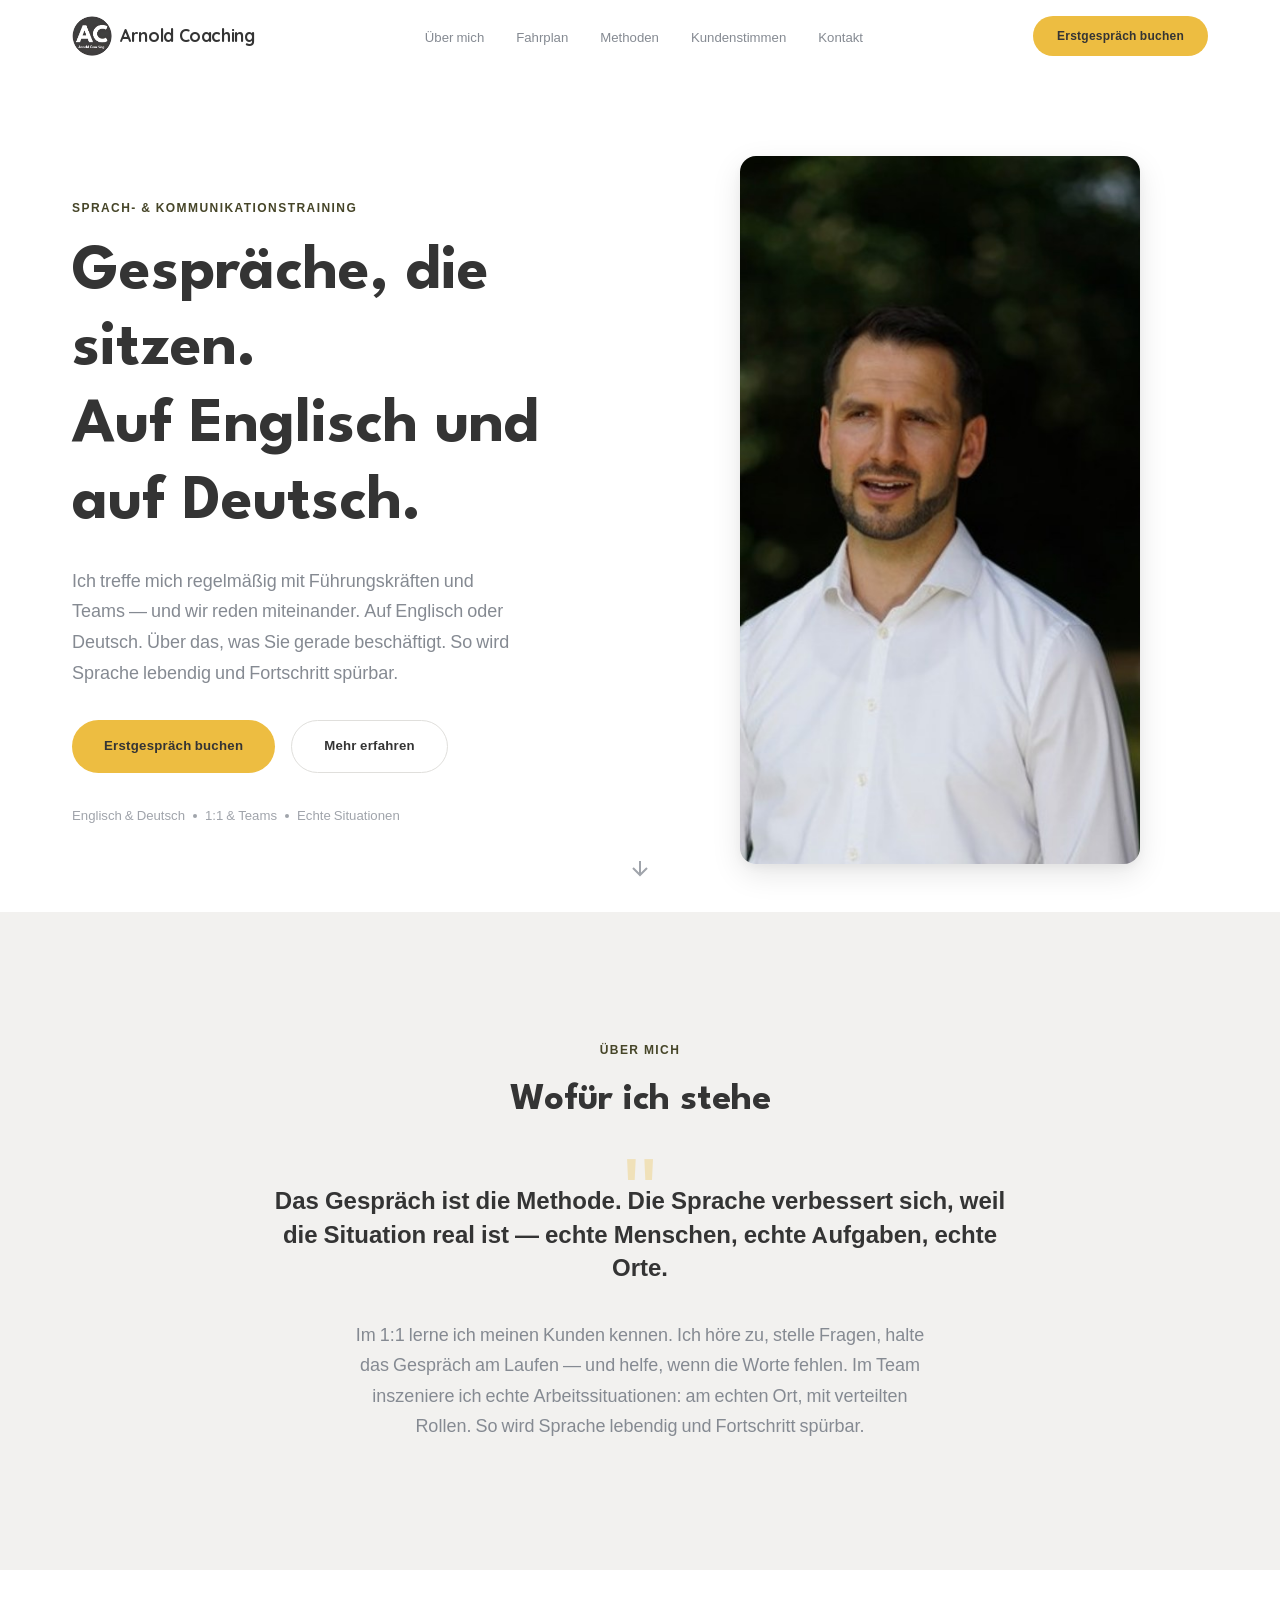
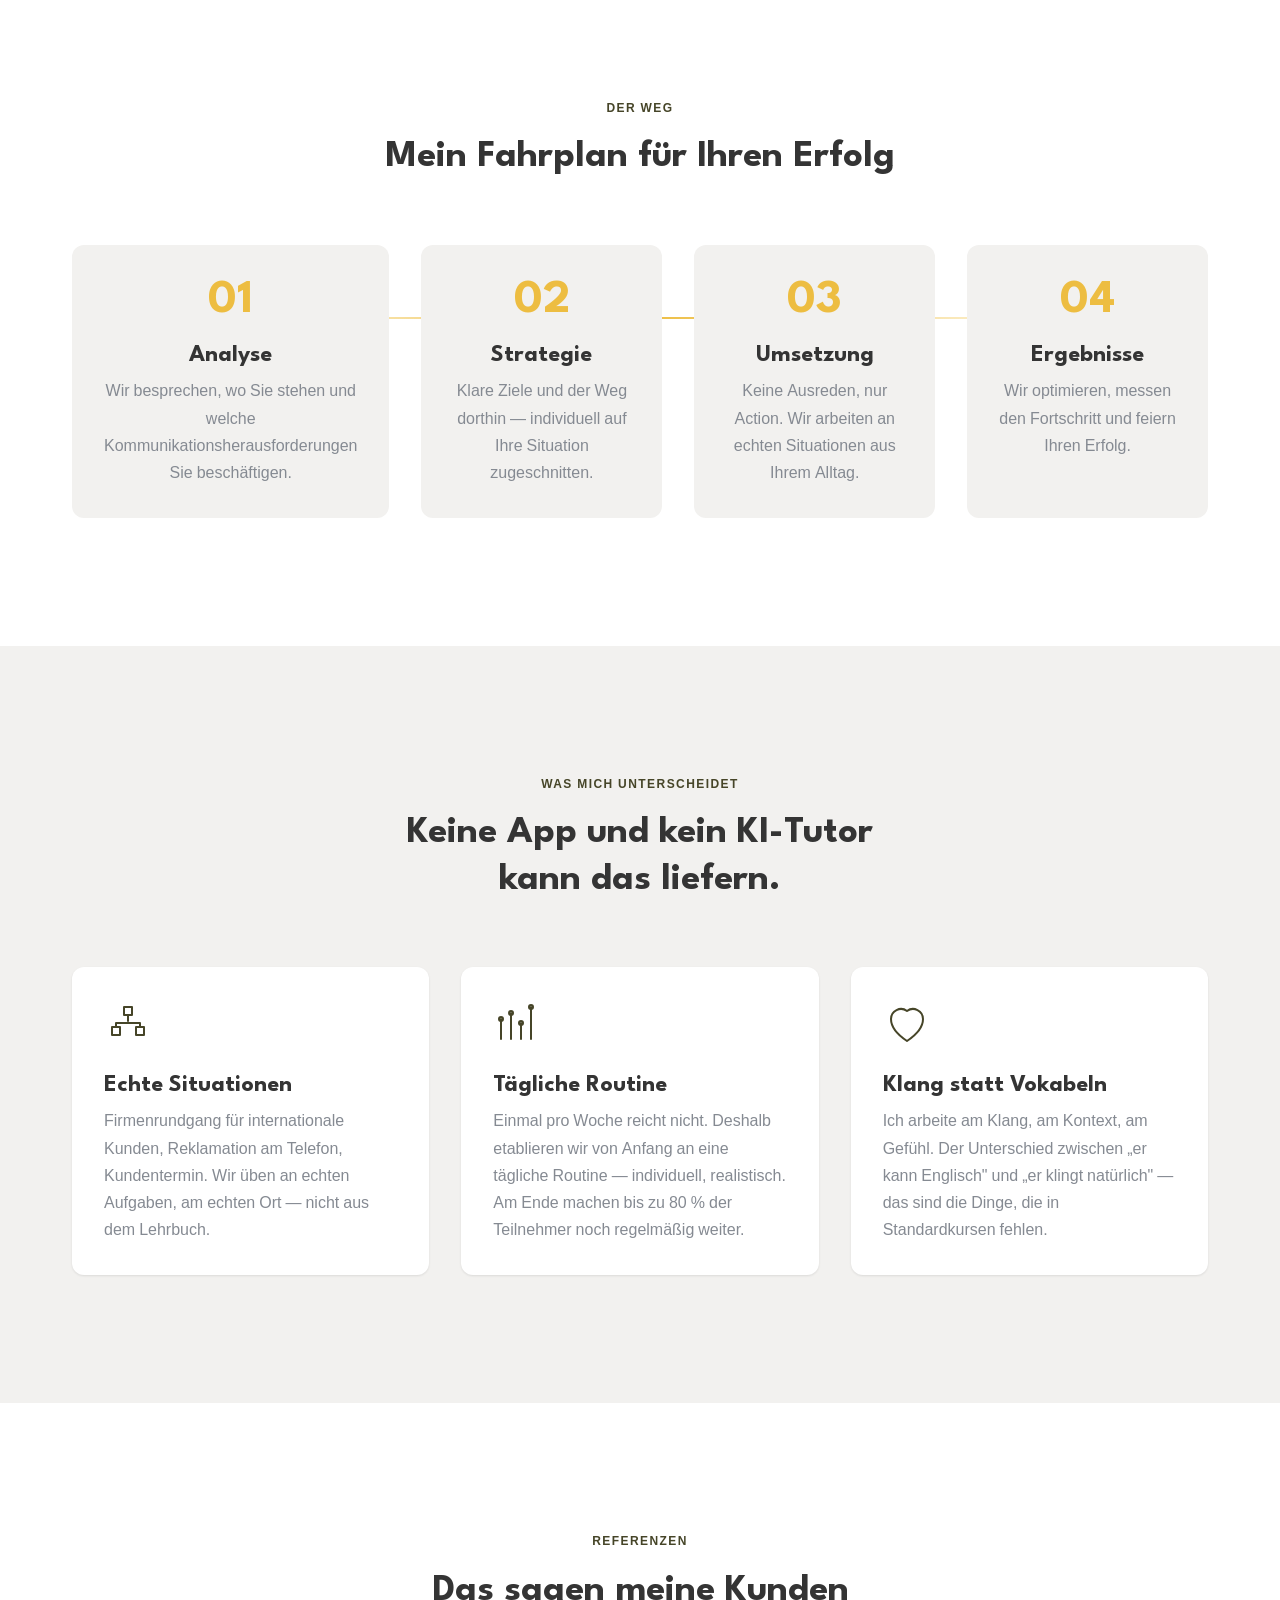
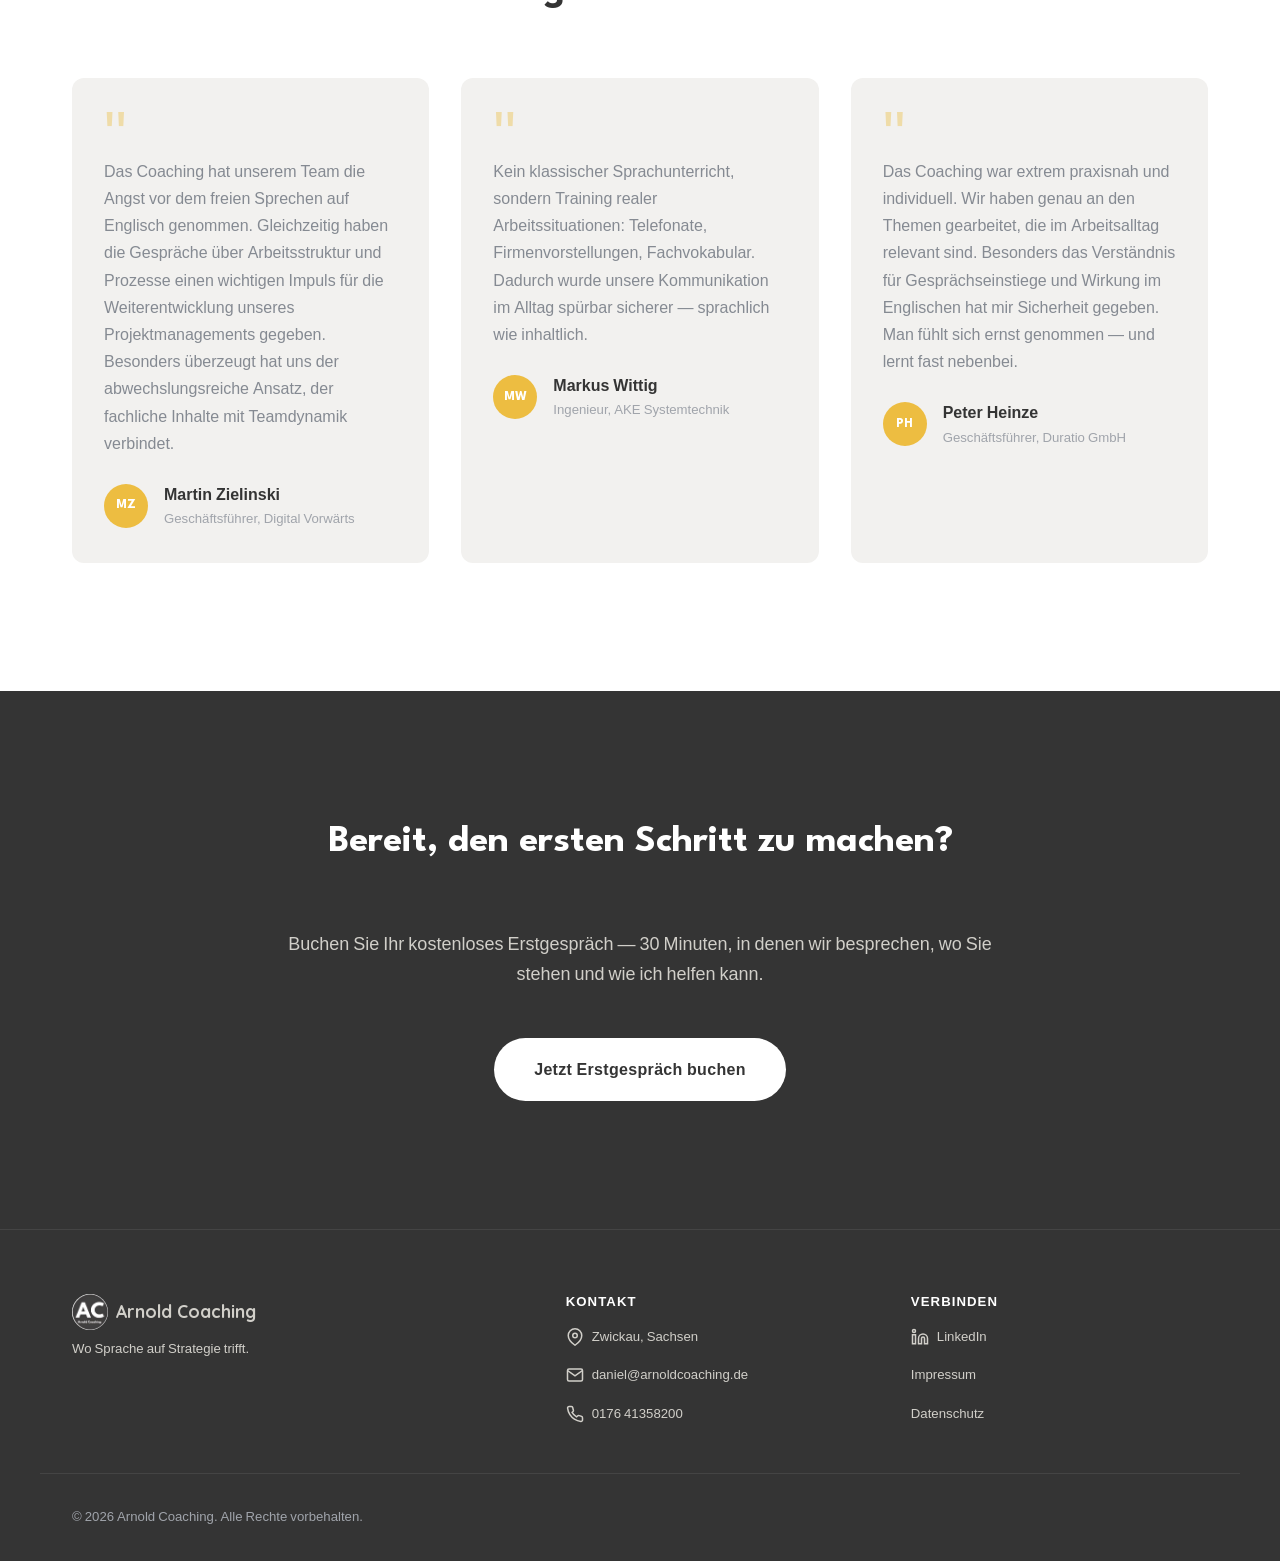
==== index.html @ 7dc81d6b "CTA-Link aktualisiert: 20-Minuten Erstgespräch Co-Authored-By: Claude Opus 4.6 <noreply@anthropic.co" ====
<!DOCTYPE html>
<html lang="de">
<head>
  <meta charset="UTF-8">
  <meta name="viewport" content="width=device-width, initial-scale=1.0">
  <title>Arnold Coaching | Sprach- und Kommunikationstraining | Zwickau</title>
  <meta name="description" content="Sprach- und Kommunikationstraining für Führungskräfte und Teams. Daniel Arnold arbeitet mit Ihnen an echten Situationen — auf Englisch und Deutsch. Zwickau.">
  <meta name="robots" content="index, follow">
  <link rel="canonical" href="https://arnoldcoaching.de/">

  <!-- Open Graph -->
  <meta property="og:title" content="Arnold Coaching — Gespräche, die sitzen. Auf Englisch und auf Deutsch.">
  <meta property="og:description" content="Sprach- und Kommunikationstraining für Führungskräfte und Teams mit Daniel Arnold. Echte Situationen, echte Ergebnisse.">
  <meta property="og:url" content="https://arnoldcoaching.de/">
  <meta property="og:type" content="website">
  <meta property="og:locale" content="de_DE">

  <!-- Favicon -->
  <link rel="icon" href="data:image/svg+xml,<svg xmlns='http://www.w3.org/2000/svg' viewBox='0 0 100 100'><text y='.9em' font-size='90'>💬</text></svg>">

  <!-- Stylesheets -->
  <link rel="stylesheet" href="css/variables.css">
  <link rel="stylesheet" href="css/reset.css">
  <link rel="stylesheet" href="css/base.css">
  <link rel="stylesheet" href="css/layout.css">
  <link rel="stylesheet" href="css/components.css">
  <link rel="stylesheet" href="css/sections.css">
  <link rel="stylesheet" href="css/animations.css">
  <link rel="stylesheet" href="css/responsive.css">

  <!-- Structured Data -->
  <script type="application/ld+json">
  {
    "@context": "https://schema.org",
    "@type": "ProfessionalService",
    "name": "Arnold Coaching",
    "description": "Sprach- und Kommunikationstraining für Führungskräfte und Teams",
    "url": "https://arnoldcoaching.de",
    "telephone": "+4917641358200",
    "email": "daniel@arnoldcoaching.de",
    "address": {
      "@type": "PostalAddress",
      "addressLocality": "Zwickau",
      "addressRegion": "Sachsen",
      "addressCountry": "DE"
    },
    "founder": {
      "@type": "Person",
      "name": "Daniel Arnold",
      "jobTitle": "Sprach- und Kommunikationstrainer"
    }
  }
  </script>
</head>
<body>

  <!-- ========== NAVIGATION ========== -->
  <header class="nav" id="nav">
    <div class="container nav__inner">
      <a href="#" class="nav__logo">
        <img src="assets/images/logo-arnold-coaching.jpg" alt="Arnold Coaching" width="40" height="40">
        <span>Arnold Coaching</span>
      </a>
      <nav class="nav__menu" id="navMenu" aria-label="Hauptnavigation">
        <ul class="nav__list">
          <li><a href="#ueber-mich" class="nav__link">Über mich</a></li>
          <li><a href="#fahrplan" class="nav__link">Fahrplan</a></li>
          <li><a href="#methoden" class="nav__link">Methoden</a></li>
          <li><a href="#stimmen" class="nav__link">Kundenstimmen</a></li>
          <li><a href="#kontakt" class="nav__link">Kontakt</a></li>
        </ul>
      </nav>
      <a href="https://app.reclaim.ai/m/daniel-arnold/daniel-20-minutes" class="btn btn--primary btn--sm nav__cta" target="_blank" rel="noopener">Erstgespräch buchen</a>
      <button class="nav__hamburger" id="navToggle" aria-label="Menü öffnen" aria-expanded="false">
        <span></span>
        <span></span>
        <span></span>
      </button>
    </div>
  </header>

  <!-- Mobile Overlay -->
  <div class="nav__overlay" id="navOverlay"></div>

  <main>

    <!-- ========== HERO ========== -->
    <section class="hero" id="hero">
      <div class="container hero__grid">
        <div class="hero__content" data-reveal>
          <span class="label">Sprach- & Kommunikationstraining</span>
          <h1>Gespräche, die sitzen.<br>Auf Englisch und auf Deutsch.</h1>
          <p class="hero__subtitle">Ich treffe mich regelmäßig mit Führungskräften und Teams — und wir reden miteinander. Auf Englisch oder Deutsch. Über das, was Sie gerade beschäftigt. So wird Sprache lebendig und Fortschritt spürbar.</p>
          <div class="hero__actions">
            <a href="https://app.reclaim.ai/m/daniel-arnold/daniel-20-minutes" class="btn btn--primary" target="_blank" rel="noopener">Erstgespräch buchen</a>
            <a href="#ueber-mich" class="btn btn--ghost">Mehr erfahren</a>
          </div>
          <div class="hero__trust">
            <span>Englisch & Deutsch</span>
            <span class="hero__trust-dot"></span>
            <span>1:1 & Teams</span>
            <span class="hero__trust-dot"></span>
            <span>Echte Situationen</span>
          </div>
        </div>
        <div class="hero__image" data-reveal data-reveal-delay="200">
          <img src="assets/images/daniel-arnold.jpg" alt="Daniel Arnold — Sprach- und Kommunikationstrainer" class="hero__photo" width="450" height="797" loading="eager">
        </div>
      </div>
      <div class="hero__scroll-hint" aria-hidden="true">
        <svg width="24" height="24" viewBox="0 0 24 24" fill="none" stroke="currentColor" stroke-width="2">
          <path d="M12 5v14M5 12l7 7 7-7"/>
        </svg>
      </div>
    </section>

    <!-- ========== ÜBER MICH ========== -->
    <section class="about section--warm" id="ueber-mich">
      <div class="container about__inner">
        <span class="label" data-reveal>Über mich</span>
        <h2 class="about__title" data-reveal>Wofür ich stehe</h2>
        <blockquote class="about__quote" data-reveal>
          <p>Das Gespräch ist die Methode. Die Sprache verbessert sich, weil die Situation real ist — echte Menschen, echte Aufgaben, echte Orte.</p>
        </blockquote>
        <p class="about__text" data-reveal>
          Im 1:1 lerne ich meinen Kunden kennen. Ich höre zu, stelle Fragen, halte das Gespräch am Laufen — und helfe, wenn die Worte fehlen. Im Team inszeniere ich echte Arbeitssituationen: am echten Ort, mit verteilten Rollen. So wird Sprache lebendig und Fortschritt spürbar.
        </p>
      </div>
    </section>

    <!-- ========== FAHRPLAN ========== -->
    <section class="fahrplan" id="fahrplan">
      <div class="container">
        <span class="label" data-reveal>Der Weg</span>
        <h2 data-reveal>Mein Fahrplan für Ihren Erfolg</h2>
        <div class="stepper">
          <div class="stepper__step" data-reveal data-reveal-delay="0">
            <span class="stepper__number">01</span>
            <h3 class="stepper__title">Analyse</h3>
            <p>Wir besprechen, wo Sie stehen und welche Kommunikationsherausforderungen Sie beschäftigen.</p>
          </div>
          <div class="stepper__step" data-reveal data-reveal-delay="150">
            <span class="stepper__number">02</span>
            <h3 class="stepper__title">Strategie</h3>
            <p>Klare Ziele und der Weg dorthin — individuell auf Ihre Situation zugeschnitten.</p>
          </div>
          <div class="stepper__step" data-reveal data-reveal-delay="300">
            <span class="stepper__number">03</span>
            <h3 class="stepper__title">Umsetzung</h3>
            <p>Keine Ausreden, nur Action. Wir arbeiten an echten Situationen aus Ihrem Alltag.</p>
          </div>
          <div class="stepper__step" data-reveal data-reveal-delay="450">
            <span class="stepper__number">04</span>
            <h3 class="stepper__title">Ergebnisse</h3>
            <p>Wir optimieren, messen den Fortschritt und feiern Ihren Erfolg.</p>
          </div>
        </div>
      </div>
    </section>

    <!-- ========== USPs / METHODEN ========== -->
    <section class="methods section--warm" id="methoden">
      <div class="container">
        <span class="label" data-reveal>Was mich unterscheidet</span>
        <h2 data-reveal>Keine App und kein KI-Tutor<br>kann das liefern.</h2>
        <div class="cards">
          <div class="card" data-reveal data-reveal-delay="0">
            <div class="card__icon">
              <svg viewBox="0 0 48 48" fill="none" stroke="currentColor" stroke-width="2" stroke-linecap="round" stroke-linejoin="round">
                <path d="M20 8h8v8h-8z"/>
                <path d="M8 28h8v8H8z"/>
                <path d="M32 28h8v8h-8z"/>
                <path d="M24 16v6"/>
                <path d="M12 28v-4h24v4"/>
              </svg>
            </div>
            <h3>Echte Situationen</h3>
            <p>Firmenrundgang für internationale Kunden, Reklamation am Telefon, Kundentermin. Wir üben an echten Aufgaben, am echten Ort — nicht aus dem Lehrbuch.</p>
          </div>
          <div class="card" data-reveal data-reveal-delay="150">
            <div class="card__icon">
              <svg viewBox="0 0 48 48" fill="none" stroke="currentColor" stroke-width="2" stroke-linecap="round" stroke-linejoin="round">
                <path d="M8 40V20"/>
                <path d="M18 40V14"/>
                <path d="M28 40V24"/>
                <path d="M38 40V8"/>
                <circle cx="8" cy="20" r="2"/>
                <circle cx="18" cy="14" r="2"/>
                <circle cx="28" cy="24" r="2"/>
                <circle cx="38" cy="8" r="2"/>
              </svg>
            </div>
            <h3>Tägliche Routine</h3>
            <p>Einmal pro Woche reicht nicht. Deshalb etablieren wir von Anfang an eine tägliche Routine — individuell, realistisch. Am Ende machen bis zu 80 % der Teilnehmer noch regelmäßig weiter.</p>
          </div>
          <div class="card" data-reveal data-reveal-delay="300">
            <div class="card__icon">
              <svg viewBox="0 0 48 48" fill="none" stroke="currentColor" stroke-width="2" stroke-linecap="round" stroke-linejoin="round">
                <path d="M24 42c-6-4-16-12-16-22a10 10 0 0 1 16-8 10 10 0 0 1 16 8c0 10-10 18-16 22z"/>
              </svg>
            </div>
            <h3>Klang statt Vokabeln</h3>
            <p>Ich arbeite am Klang, am Kontext, am Gefühl. Der Unterschied zwischen „er kann Englisch" und „er klingt natürlich" — das sind die Dinge, die in Standardkursen fehlen.</p>
          </div>
        </div>
      </div>
    </section>

    <!-- ========== TESTIMONIALS ========== -->
    <section class="testimonials" id="stimmen">
      <div class="container">
        <span class="label" data-reveal>Referenzen</span>
        <h2 data-reveal>Das sagen meine Kunden</h2>
        <div class="testimonials__grid">
          <div class="testimonial" data-reveal data-reveal-delay="0">
            <div class="testimonial__quote" aria-hidden="true">"</div>
            <p class="testimonial__text">Das Coaching hat unserem Team die Angst vor dem freien Sprechen auf Englisch genommen. Gleichzeitig haben die Gespräche über Arbeitsstruktur und Prozesse einen wichtigen Impuls für die Weiterentwicklung unseres Projektmanagements gegeben. Besonders überzeugt hat uns der abwechslungsreiche Ansatz, der fachliche Inhalte mit Teamdynamik verbindet.</p>
            <div class="testimonial__author">
              <div class="testimonial__avatar">MZ</div>
              <div>
                <strong class="testimonial__name">Martin Zielinski</strong>
                <span class="testimonial__role">Geschäftsführer, Digital Vorwärts</span>
              </div>
            </div>
          </div>
          <div class="testimonial" data-reveal data-reveal-delay="150">
            <div class="testimonial__quote" aria-hidden="true">"</div>
            <p class="testimonial__text">Kein klassischer Sprachunterricht, sondern Training realer Arbeitssituationen: Telefonate, Firmenvorstellungen, Fachvokabular. Dadurch wurde unsere Kommunikation im Alltag spürbar sicherer — sprachlich wie inhaltlich.</p>
            <div class="testimonial__author">
              <div class="testimonial__avatar">MW</div>
              <div>
                <strong class="testimonial__name">Markus Wittig</strong>
                <span class="testimonial__role">Ingenieur, AKE Systemtechnik</span>
              </div>
            </div>
          </div>
          <div class="testimonial" data-reveal data-reveal-delay="300">
            <div class="testimonial__quote" aria-hidden="true">"</div>
            <p class="testimonial__text">Das Coaching war extrem praxisnah und individuell. Wir haben genau an den Themen gearbeitet, die im Arbeitsalltag relevant sind. Besonders das Verständnis für Gesprächseinstiege und Wirkung im Englischen hat mir Sicherheit gegeben. Man fühlt sich ernst genommen — und lernt fast nebenbei.</p>
            <div class="testimonial__author">
              <div class="testimonial__avatar">PH</div>
              <div>
                <strong class="testimonial__name">Peter Heinze</strong>
                <span class="testimonial__role">Geschäftsführer, Duratio GmbH</span>
              </div>
            </div>
          </div>
        </div>
      </div>
    </section>

    <!-- ========== FINAL CTA ========== -->
    <section class="cta-section" id="kontakt">
      <div class="container cta-section__inner">
        <h2 class="cta-section__title" data-reveal>Bereit, den ersten Schritt zu machen?</h2>
        <p class="cta-section__text" data-reveal>Buchen Sie Ihr kostenloses Erstgespräch — 30 Minuten, in denen wir besprechen, wo Sie stehen und wie ich helfen kann.</p>
        <a href="https://app.reclaim.ai/m/daniel-arnold/daniel-20-minutes" class="btn btn--white btn--lg" target="_blank" rel="noopener" data-reveal>Jetzt Erstgespräch buchen</a>
      </div>
    </section>

  </main>

  <!-- ========== FOOTER ========== -->
  <footer class="footer">
    <div class="container footer__grid">
      <div class="footer__brand">
        <a href="#" class="footer__logo">
          <img src="assets/images/logo-arnold-coaching.jpg" alt="Arnold Coaching" width="36" height="36">
          <span>Arnold Coaching</span>
        </a>
        <p class="footer__tagline">Wo Sprache auf Strategie trifft.</p>
      </div>
      <div class="footer__contact">
        <h4 class="footer__heading">Kontakt</h4>
        <ul class="footer__list">
          <li class="footer__item">
            <svg class="footer__icon" viewBox="0 0 24 24" fill="none" stroke="currentColor" stroke-width="2"><path d="M21 10c0 7-9 13-9 13s-9-6-9-13a9 9 0 0 1 18 0z"/><circle cx="12" cy="10" r="3"/></svg>
            Zwickau, Sachsen
          </li>
          <li class="footer__item">
            <svg class="footer__icon" viewBox="0 0 24 24" fill="none" stroke="currentColor" stroke-width="2"><path d="M4 4h16c1.1 0 2 .9 2 2v12c0 1.1-.9 2-2 2H4c-1.1 0-2-.9-2-2V6c0-1.1.9-2 2-2z"/><polyline points="22,6 12,13 2,6"/></svg>
            <a href="mailto:daniel@arnoldcoaching.de">daniel@arnoldcoaching.de</a>
          </li>
          <li class="footer__item">
            <svg class="footer__icon" viewBox="0 0 24 24" fill="none" stroke="currentColor" stroke-width="2"><path d="M22 16.92v3a2 2 0 0 1-2.18 2 19.79 19.79 0 0 1-8.63-3.07 19.5 19.5 0 0 1-6-6 19.79 19.79 0 0 1-3.07-8.67A2 2 0 0 1 4.11 2h3a2 2 0 0 1 2 1.72 12.84 12.84 0 0 0 .7 2.81 2 2 0 0 1-.45 2.11L8.09 9.91a16 16 0 0 0 6 6l1.27-1.27a2 2 0 0 1 2.11-.45 12.84 12.84 0 0 0 2.81.7A2 2 0 0 1 22 16.92z"/></svg>
            <a href="tel:+4917641358200">0176 41358200</a>
          </li>
        </ul>
      </div>
      <div class="footer__links">
        <h4 class="footer__heading">Verbinden</h4>
        <ul class="footer__list">
          <li class="footer__item">
            <svg class="footer__icon" viewBox="0 0 24 24" fill="none" stroke="currentColor" stroke-width="2"><path d="M16 8a6 6 0 0 1 6 6v7h-4v-7a2 2 0 0 0-2-2 2 2 0 0 0-2 2v7h-4v-7a6 6 0 0 1 6-6z"/><rect x="2" y="9" width="4" height="12"/><circle cx="4" cy="4" r="2"/></svg>
            <a href="https://linkedin.com/in/daniel-arnold-6a980792" target="_blank" rel="noopener">LinkedIn</a>
          </li>
          <li class="footer__item">
            <a href="impressum.html">Impressum</a>
          </li>
          <li class="footer__item">
            <a href="datenschutz.html">Datenschutz</a>
          </li>
        </ul>
      </div>
    </div>
    <div class="container footer__bottom">
      <p>&copy; 2026 Arnold Coaching. Alle Rechte vorbehalten.</p>
    </div>
  </footer>

  <!-- Scripts -->
  <script src="js/scroll-animations.js" defer></script>
  <script src="js/mobile-nav.js" defer></script>
  <script src="js/main.js" defer></script>

</body>
</html>
---- css/variables.css ----
/* ========================================
   Design Tokens — Arnold Coaching
   ======================================== */

:root {
  /* Colors — Brand Kit */
  --color-primary: #edbd41;          /* Senfgelb — Primärakzent */
  --color-primary-hover: #d4a82e;    /* Senfgelb dunkel — Hover */
  --color-primary-light: #fdf3d7;    /* Senfgelb hell — Subtle BG */

  --color-accent-green: #464528;     /* Dunkelgrün — Sekundär-Akzent */
  --color-accent-red: #cc0000;       /* Kirschrot — CTA sparsam */

  --color-bg-white: #ffffff;
  --color-bg-warm: #f2f1ef;          /* Hellgrau / Off-White */
  --color-bg-dark: #343434;          /* Dunkelgrau */
  --color-bg-dark-alt: #403d3f;      /* Anthrazit */

  --color-text-primary: #343434;     /* Dunkelgrau */
  --color-text-secondary: #858a92;   /* Grau */
  --color-text-light: #a0a4ab;
  --color-text-on-dark: #ffffff;
  --color-text-on-dark-muted: #d1cfc9;

  --color-border: #e0dfdc;
  --color-border-light: #f2f1ef;

  /* Typography — Fluid Scale */
  --fs-hero: clamp(2.5rem, 5vw, 4.5rem);
  --fs-h2: clamp(1.75rem, 3vw, 2.75rem);
  --fs-h3: clamp(1.25rem, 2vw, 1.5rem);
  --fs-body: clamp(1rem, 1.1vw, 1.125rem);
  --fs-body-lg: clamp(1.125rem, 1.3vw, 1.25rem);
  --fs-small: clamp(0.825rem, 1vw, 0.9rem);
  --fs-label: clamp(0.75rem, 0.9vw, 0.825rem);

  --ff-heading: 'League Spartan', sans-serif;   /* Überschriften */
  --ff-title: 'Quicksand', sans-serif;          /* Logo / Titel-Akzent */
  --ff-body: 'Poppins', sans-serif;             /* Fließtext */

  --fw-regular: 400;
  --fw-medium: 500;
  --fw-semibold: 600;
  --fw-bold: 700;

  --lh-heading: 1.2;
  --lh-body: 1.7;
  --lh-tight: 1.4;

  /* Spacing — 8px base */
  --space-2xs: 0.25rem;   /* 4px */
  --space-xs: 0.5rem;     /* 8px */
  --space-sm: 1rem;       /* 16px */
  --space-md: 1.5rem;     /* 24px */
  --space-lg: 2rem;       /* 32px */
  --space-xl: 3rem;       /* 48px */
  --space-2xl: 4rem;      /* 64px */
  --space-3xl: 6rem;      /* 96px */
  --space-4xl: 8rem;      /* 128px */

  /* Layout */
  --container-max: 1200px;
  --container-narrow: 800px;
  --container-padding: var(--space-sm);
  --section-padding: var(--space-3xl);
  --text-max-width: 65ch;

  /* Borders & Radius */
  --radius-sm: 6px;
  --radius-md: 12px;
  --radius-lg: 16px;
  --radius-full: 9999px;

  /* Shadows */
  --shadow-sm: 0 1px 3px rgba(0, 0, 0, 0.06), 0 1px 2px rgba(0, 0, 0, 0.04);
  --shadow-md: 0 4px 12px rgba(0, 0, 0, 0.08), 0 2px 4px rgba(0, 0, 0, 0.04);
  --shadow-lg: 0 10px 30px rgba(0, 0, 0, 0.1), 0 4px 8px rgba(0, 0, 0, 0.04);
  --shadow-hover: 0 14px 36px rgba(0, 0, 0, 0.12), 0 6px 12px rgba(0, 0, 0, 0.06);

  /* Transitions */
  --transition-fast: 150ms ease;
  --transition-base: 300ms ease;
  --transition-slow: 600ms ease-out;

  /* Z-Index Scale */
  --z-nav: 100;
  --z-overlay: 200;
  --z-modal: 300;
}
---- css/base.css ----
/* ========================================
   Base Styles — Typography & Globals
   ======================================== */

/* Local Font Faces */

/* League Spartan — Headings */
@font-face {
  font-family: 'League Spartan';
  src: url('../assets/fonts/LeagueSpartan-SemiBold.woff2') format('woff2');
  font-weight: 600;
  font-style: normal;
  font-display: swap;
}

@font-face {
  font-family: 'League Spartan';
  src: url('../assets/fonts/LeagueSpartan-Bold.woff2') format('woff2');
  font-weight: 700;
  font-style: normal;
  font-display: swap;
}

/* Quicksand — Logo / Title Accent */
@font-face {
  font-family: 'Quicksand';
  src: url('../assets/fonts/Quicksand-Bold.woff2') format('woff2');
  font-weight: 700;
  font-style: normal;
  font-display: swap;
}

/* Poppins — Body Text */
@font-face {
  font-family: 'Poppins';
  src: url('../assets/fonts/Poppins-SemiBold.woff2') format('woff2');
  font-weight: 600;
  font-style: normal;
  font-display: swap;
}

@font-face {
  font-family: 'Poppins';
  src: url('../assets/fonts/Poppins-Bold.woff2') format('woff2');
  font-weight: 700;
  font-style: normal;
  font-display: swap;
}

/* Body */
body {
  font-family: var(--ff-body);
  font-size: var(--fs-body);
  font-weight: var(--fw-regular);
  color: var(--color-text-primary);
  background-color: var(--color-bg-white);
}

/* Headings */
h1, h2, h3, h4, h5, h6 {
  font-family: var(--ff-heading);
  font-weight: var(--fw-bold);
  line-height: var(--lh-heading);
  color: var(--color-text-primary);
}

h1 { font-size: var(--fs-hero); }
h2 { font-size: var(--fs-h2); }
h3 { font-size: var(--fs-h3); }

/* Paragraphs */
p {
  max-width: var(--text-max-width);
  color: var(--color-text-secondary);
  line-height: var(--lh-body);
}

/* Links */
a {
  transition: color var(--transition-fast);
}

a:hover {
  color: var(--color-primary);
}

/* Selection */
::selection {
  background-color: var(--color-primary-light);
  color: var(--color-text-primary);
}

/* Focus visible */
:focus-visible {
  outline: 2px solid var(--color-primary);
  outline-offset: 2px;
  border-radius: var(--radius-sm);
}

/* Screen reader only */
.sr-only {
  position: absolute;
  width: 1px;
  height: 1px;
  padding: 0;
  margin: -1px;
  overflow: hidden;
  clip: rect(0, 0, 0, 0);
  white-space: nowrap;
  border-width: 0;
}
---- css/layout.css ----
/* ========================================
   Layout — Container & Grid
   ======================================== */

.container {
  width: 100%;
  max-width: var(--container-max);
  margin-inline: auto;
  padding-inline: var(--container-padding);
}

.container--narrow {
  max-width: var(--container-narrow);
}

/* Section spacing */
section {
  padding-block: var(--section-padding);
}

.section--warm {
  background-color: var(--color-bg-warm);
}

/* Section header pattern */
section > .container > .label {
  display: block;
  margin-bottom: var(--space-sm);
}

section > .container > h2 {
  margin-bottom: var(--space-2xl);
}
---- css/components.css ----
/* ========================================
   Components — Buttons, Cards, Labels
   ======================================== */

/* ---------- Labels ---------- */
.label {
  display: inline-block;
  font-family: var(--ff-body);
  font-size: var(--fs-label);
  font-weight: var(--fw-semibold);
  letter-spacing: 0.12em;
  text-transform: uppercase;
  color: var(--color-accent-green);
}

/* ---------- Buttons ---------- */
.btn {
  display: inline-flex;
  align-items: center;
  justify-content: center;
  gap: var(--space-xs);
  padding: 0.875rem 2rem;
  font-family: var(--ff-body);
  font-size: var(--fs-small);
  font-weight: var(--fw-semibold);
  letter-spacing: 0.02em;
  border-radius: var(--radius-full);
  transition: all var(--transition-base);
  white-space: nowrap;
  cursor: pointer;
}

.btn--primary {
  background-color: var(--color-primary);
  color: var(--color-text-primary);
}

.btn--primary:hover {
  background-color: var(--color-primary-hover);
  color: var(--color-text-primary);
  transform: translateY(-2px);
  box-shadow: var(--shadow-md);
}

.btn--ghost {
  background-color: transparent;
  color: var(--color-text-primary);
  border: 1.5px solid var(--color-border);
}

.btn--ghost:hover {
  border-color: var(--color-text-primary);
  color: var(--color-text-primary);
  transform: translateY(-2px);
}

.btn--white {
  background-color: var(--color-bg-white);
  color: var(--color-bg-dark);
}

.btn--white:hover {
  background-color: var(--color-bg-warm);
  color: var(--color-bg-dark);
  transform: translateY(-2px);
  box-shadow: var(--shadow-lg);
}

.btn--sm {
  padding: 0.625rem 1.5rem;
  font-size: var(--fs-label);
}

.btn--lg {
  padding: 1.125rem 2.5rem;
  font-size: var(--fs-body);
}

/* ---------- Cards ---------- */
.card {
  background-color: var(--color-bg-white);
  border-radius: var(--radius-md);
  padding: var(--space-lg);
  box-shadow: var(--shadow-sm);
  transition: all var(--transition-base);
}

.card:hover {
  transform: translateY(-4px);
  box-shadow: var(--shadow-hover);
}

.card__icon {
  width: 48px;
  height: 48px;
  margin-bottom: var(--space-md);
  color: var(--color-accent-green);
}

.card__icon svg {
  width: 100%;
  height: 100%;
}

.card h3 {
  margin-bottom: var(--space-xs);
  font-size: var(--fs-h3);
}

.card p {
  font-size: var(--fs-body);
  color: var(--color-text-secondary);
}
---- css/sections.css ----
/* ========================================
   Sections — All page sections
   ======================================== */

/* ========== NAVIGATION ========== */
.nav {
  position: fixed;
  top: 0;
  left: 0;
  right: 0;
  z-index: var(--z-nav);
  padding: var(--space-sm) 0;
  transition: all var(--transition-base);
}

.nav--scrolled {
  background-color: rgba(255, 255, 255, 0.85);
  backdrop-filter: blur(12px);
  -webkit-backdrop-filter: blur(12px);
  box-shadow: var(--shadow-sm);
}

.nav__inner {
  display: flex;
  align-items: center;
  justify-content: space-between;
  gap: var(--space-lg);
}

.nav__logo {
  display: flex;
  align-items: center;
  gap: var(--space-xs);
  font-family: var(--ff-title);
  font-size: 1.1rem;
  font-weight: var(--fw-bold);
  color: var(--color-text-primary);
  letter-spacing: -0.02em;
}

.nav__logo img {
  width: 40px;
  height: 40px;
  border-radius: 50%;
  object-fit: cover;
}

.nav__logo span {
  font-weight: var(--fw-bold);
  color: var(--color-text-primary);
}

.nav__logo:hover {
  color: var(--color-text-primary);
}

.nav__menu {
  display: none;
}

.nav__list {
  display: flex;
  align-items: center;
  gap: var(--space-lg);
}

.nav__link {
  font-size: var(--fs-small);
  font-weight: var(--fw-medium);
  color: var(--color-text-secondary);
  transition: color var(--transition-fast);
  position: relative;
}

.nav__link::after {
  content: '';
  position: absolute;
  bottom: -4px;
  left: 0;
  width: 0;
  height: 2px;
  background-color: var(--color-primary);
  transition: width var(--transition-base);
}

.nav__link:hover,
.nav__link--active {
  color: var(--color-text-primary);
}

.nav__link:hover::after,
.nav__link--active::after {
  width: 100%;
}

.nav__cta {
  display: none;
}

/* Hamburger */
.nav__hamburger {
  display: flex;
  flex-direction: column;
  justify-content: center;
  gap: 5px;
  width: 32px;
  height: 32px;
  padding: 4px;
}

.nav__hamburger span {
  display: block;
  width: 100%;
  height: 2px;
  background-color: var(--color-text-primary);
  border-radius: 2px;
  transition: all var(--transition-base);
  transform-origin: center;
}

.nav__hamburger--open span:nth-child(1) {
  transform: translateY(7px) rotate(45deg);
}

.nav__hamburger--open span:nth-child(2) {
  opacity: 0;
}

.nav__hamburger--open span:nth-child(3) {
  transform: translateY(-7px) rotate(-45deg);
}

/* Mobile overlay */
.nav__overlay {
  position: fixed;
  inset: 0;
  background-color: rgba(0, 0, 0, 0.5);
  z-index: calc(var(--z-nav) - 1);
  opacity: 0;
  pointer-events: none;
  transition: opacity var(--transition-base);
}

.nav__overlay--visible {
  opacity: 1;
  pointer-events: all;
}

/* ========== HERO ========== */
.hero {
  min-height: 100vh;
  display: flex;
  flex-direction: column;
  justify-content: center;
  padding-top: calc(var(--space-3xl) + 60px);
  padding-bottom: var(--space-xl);
  position: relative;
}

.hero__grid {
  display: grid;
  gap: var(--space-2xl);
  align-items: center;
}

.hero__content .label {
  margin-bottom: var(--space-sm);
}

.hero__content h1 {
  margin-bottom: var(--space-md);
}

.hero__subtitle {
  font-size: var(--fs-body-lg);
  margin-bottom: var(--space-lg);
  max-width: 50ch;
}

.hero__actions {
  display: flex;
  flex-wrap: wrap;
  gap: var(--space-sm);
  margin-bottom: var(--space-lg);
}

.hero__trust {
  display: flex;
  flex-wrap: wrap;
  align-items: center;
  gap: var(--space-xs);
  font-size: var(--fs-small);
  color: var(--color-text-light);
}

.hero__trust-dot {
  width: 4px;
  height: 4px;
  border-radius: 50%;
  background-color: var(--color-text-light);
}

.hero__photo {
  max-width: 400px;
  width: 100%;
  height: auto;
  margin-inline: auto;
  border-radius: var(--radius-lg);
  object-fit: cover;
  box-shadow: var(--shadow-lg);
}

.hero__scroll-hint {
  position: absolute;
  bottom: var(--space-lg);
  left: 50%;
  transform: translateX(-50%);
  color: var(--color-text-light);
  animation: bounce 2s ease-in-out infinite;
}

@keyframes bounce {
  0%, 20%, 50%, 80%, 100% { transform: translateX(-50%) translateY(0); }
  40% { transform: translateX(-50%) translateY(-8px); }
  60% { transform: translateX(-50%) translateY(-4px); }
}

/* ========== ABOUT ========== */
.about__inner {
  text-align: center;
  max-width: var(--container-narrow);
  margin-inline: auto;
}

.about__title {
  margin-bottom: var(--space-xl);
}

.about__quote {
  position: relative;
  margin-bottom: var(--space-lg);
}

.about__quote p {
  font-family: var(--ff-heading);
  font-size: var(--fs-h3);
  font-weight: var(--fw-semibold);
  line-height: var(--lh-tight);
  color: var(--color-text-primary);
  max-width: none;
  margin-inline: auto;
}

.about__quote::before {
  content: '"';
  position: absolute;
  top: -2rem;
  left: 50%;
  transform: translateX(-50%);
  font-family: var(--ff-heading);
  font-size: 6rem;
  line-height: 1;
  color: var(--color-primary);
  opacity: 0.3;
  pointer-events: none;
}

.about__text {
  margin-inline: auto;
  font-size: var(--fs-body-lg);
}

/* ========== FAHRPLAN / STEPPER ========== */
.fahrplan > .container > h2 {
  text-align: center;
}

.fahrplan > .container > .label {
  text-align: center;
  display: block;
}

.stepper {
  display: grid;
  gap: var(--space-lg);
  margin-top: var(--space-xl);
}

.stepper__step {
  position: relative;
  padding: var(--space-lg);
  background-color: var(--color-bg-warm);
  border-radius: var(--radius-md);
  transition: all var(--transition-base);
}

.stepper__step:hover {
  transform: translateY(-2px);
  box-shadow: var(--shadow-md);
}

.stepper__number {
  display: block;
  font-family: var(--ff-heading);
  font-size: 3rem;
  font-weight: var(--fw-bold);
  color: var(--color-primary);
  line-height: 1;
  margin-bottom: var(--space-sm);
}

.stepper__title {
  margin-bottom: var(--space-xs);
}

.stepper__step p {
  font-size: var(--fs-body);
}

/* ========== METHODS / USPs ========== */
.methods > .container > h2 {
  text-align: center;
}

.methods > .container > .label {
  text-align: center;
  display: block;
}

.cards {
  display: grid;
  gap: var(--space-lg);
  margin-top: var(--space-xl);
}

/* ========== TESTIMONIALS ========== */
.testimonials > .container > h2 {
  text-align: center;
}

.testimonials > .container > .label {
  text-align: center;
  display: block;
}

.testimonials__grid {
  display: grid;
  gap: var(--space-lg);
  margin-top: var(--space-xl);
}

.testimonial {
  background-color: var(--color-bg-warm);
  border-radius: var(--radius-md);
  padding: var(--space-lg);
  position: relative;
  transition: all var(--transition-base);
}

.testimonial:hover {
  transform: translateY(-2px);
  box-shadow: var(--shadow-md);
}

.testimonial__quote {
  font-family: var(--ff-heading);
  font-size: 4rem;
  line-height: 1;
  color: var(--color-primary);
  opacity: 0.4;
  margin-bottom: calc(var(--space-sm) * -1);
}

.testimonial__text {
  font-size: var(--fs-body);
  color: var(--color-text-secondary);
  line-height: var(--lh-body);
  margin-bottom: var(--space-md);
  max-width: none;
}

.testimonial__author {
  display: flex;
  align-items: center;
  gap: var(--space-sm);
}

.testimonial__avatar {
  width: 44px;
  height: 44px;
  border-radius: 50%;
  background-color: var(--color-primary);
  color: var(--color-text-on-dark);
  display: flex;
  align-items: center;
  justify-content: center;
  font-family: var(--ff-heading);
  font-size: var(--fs-small);
  font-weight: var(--fw-bold);
  flex-shrink: 0;
}

.testimonial__name {
  display: block;
  font-size: var(--fs-body);
  font-weight: var(--fw-semibold);
  color: var(--color-text-primary);
}

.testimonial__role {
  display: block;
  font-size: var(--fs-small);
  color: var(--color-text-light);
}

/* ========== FINAL CTA ========== */
.cta-section {
  background-color: var(--color-bg-dark);
  text-align: center;
}

.cta-section__inner {
  max-width: var(--container-narrow);
  margin-inline: auto;
}

.cta-section__title {
  color: var(--color-text-on-dark);
  margin-bottom: var(--space-md);
}

.cta-section__text {
  color: var(--color-text-on-dark-muted);
  font-size: var(--fs-body-lg);
  margin-inline: auto;
  margin-bottom: var(--space-xl);
  max-width: none;
}

/* ========== FOOTER ========== */
.footer {
  background-color: var(--color-bg-dark);
  border-top: 1px solid rgba(255, 255, 255, 0.08);
  padding-top: var(--space-2xl);
  padding-bottom: var(--space-lg);
}

.footer__grid {
  display: grid;
  gap: var(--space-xl);
  padding-bottom: var(--space-xl);
  border-bottom: 1px solid rgba(255, 255, 255, 0.08);
}

.footer__logo {
  display: flex;
  align-items: center;
  gap: var(--space-xs);
  font-family: var(--ff-title);
  font-size: 1.1rem;
  font-weight: var(--fw-bold);
  color: var(--color-text-on-dark);
  margin-bottom: var(--space-xs);
}

.footer__logo img {
  width: 36px;
  height: 36px;
  border-radius: 50%;
  object-fit: cover;
}

.footer__logo span {
  font-weight: var(--fw-bold);
  color: var(--color-text-on-dark-muted);
}

.footer__logo:hover {
  color: var(--color-text-on-dark);
}

.footer__tagline {
  color: var(--color-text-on-dark-muted);
  font-size: var(--fs-small);
  max-width: none;
}

.footer__heading {
  font-family: var(--ff-body);
  font-size: var(--fs-small);
  font-weight: var(--fw-semibold);
  color: var(--color-text-on-dark);
  text-transform: uppercase;
  letter-spacing: 0.08em;
  margin-bottom: var(--space-sm);
}

.footer__list {
  display: flex;
  flex-direction: column;
  gap: var(--space-sm);
}

.footer__item {
  display: flex;
  align-items: center;
  gap: var(--space-xs);
  font-size: var(--fs-small);
  color: var(--color-text-on-dark-muted);
}

.footer__item a {
  color: var(--color-text-on-dark-muted);
  transition: color var(--transition-fast);
}

.footer__item a:hover {
  color: var(--color-text-on-dark);
}

.footer__icon {
  width: 18px;
  height: 18px;
  flex-shrink: 0;
  stroke: var(--color-text-on-dark-muted);
}

.footer__bottom {
  padding-top: var(--space-lg);
}

.footer__bottom p {
  font-size: var(--fs-small);
  color: var(--color-text-light);
  max-width: none;
}
---- css/animations.css ----
/* ========================================
   Animations — Scroll Reveals & Transitions
   ======================================== */

/* Scroll reveal base state */
[data-reveal] {
  opacity: 0;
  transform: translateY(30px);
  transition:
    opacity var(--transition-slow),
    transform var(--transition-slow);
}

/* Visible state */
[data-reveal].is-visible {
  opacity: 1;
  transform: translateY(0);
}

/* Staggered delays via data attribute */
[data-reveal-delay="150"] { transition-delay: 150ms; }
[data-reveal-delay="200"] { transition-delay: 200ms; }
[data-reveal-delay="300"] { transition-delay: 300ms; }
[data-reveal-delay="450"] { transition-delay: 450ms; }

/* Reduced motion */
@media (prefers-reduced-motion: reduce) {
  [data-reveal] {
    opacity: 1;
    transform: none;
    transition: none;
  }

  .hero__scroll-hint {
    animation: none;
  }

  *, *::before, *::after {
    animation-duration: 0.01ms !important;
    transition-duration: 0.01ms !important;
    scroll-behavior: auto !important;
  }
}
---- css/responsive.css ----
/* ========================================
   Responsive — Mobile-first Breakpoints
   ======================================== */

/* ========== TABLET (640px+) ========== */
@media (min-width: 640px) {
  :root {
    --container-padding: var(--space-md);
  }

  /* Stepper: 2x2 grid */
  .stepper {
    grid-template-columns: 1fr 1fr;
  }

  /* Cards: 2 columns */
  .cards {
    grid-template-columns: 1fr 1fr;
  }

  /* Testimonials: 2 visible */
  .testimonials__grid {
    grid-template-columns: 1fr 1fr;
  }

  .testimonials__grid .testimonial:last-child {
    grid-column: 1 / -1;
    max-width: 50%;
    justify-self: center;
  }

  /* Footer: 2 columns */
  .footer__grid {
    grid-template-columns: 1fr 1fr;
  }
}

/* ========== DESKTOP (1024px+) ========== */
@media (min-width: 1024px) {
  :root {
    --container-padding: var(--space-lg);
    --section-padding: var(--space-4xl);
  }

  /* Navigation: Full desktop menu */
  .nav__menu {
    display: block;
  }

  .nav__cta {
    display: inline-flex;
  }

  .nav__hamburger {
    display: none;
  }

  /* Hero: 2-column split (when image present) */
  .hero__grid {
    grid-template-columns: 1fr 1fr;
  }

  /* Stepper: 4 columns horizontal */
  .stepper {
    grid-template-columns: repeat(4, 1fr);
    position: relative;
  }

  /* Connecting line between steps */
  .stepper::before {
    content: '';
    position: absolute;
    top: 4.5rem;
    left: calc(12.5% + var(--space-lg));
    right: calc(12.5% + var(--space-lg));
    height: 2px;
    background: linear-gradient(
      to right,
      var(--color-primary-light),
      var(--color-primary),
      var(--color-primary-light)
    );
    z-index: 0;
  }

  .stepper__step {
    text-align: center;
    z-index: 1;
  }

  /* Cards: 3 columns */
  .cards {
    grid-template-columns: repeat(3, 1fr);
  }

  /* Testimonials: 3 columns */
  .testimonials__grid {
    grid-template-columns: repeat(3, 1fr);
  }

  .testimonials__grid .testimonial:last-child {
    grid-column: auto;
    max-width: none;
    justify-self: auto;
  }

  /* Footer: 3 columns */
  .footer__grid {
    grid-template-columns: 1.5fr 1fr 1fr;
  }

  /* Mobile nav overlay: never visible on desktop */
  .nav__overlay {
    display: none;
  }
}

/* ========== LARGE DESKTOP (1280px+) ========== */
@media (min-width: 1280px) {
  .hero__content h1 {
    max-width: 14ch;
  }
}

/* ========== MOBILE NAV MENU (below 1024px) ========== */
@media (max-width: 1023px) {
  .nav__menu {
    position: fixed;
    top: 0;
    right: 0;
    width: min(320px, 85vw);
    height: 100vh;
    background-color: var(--color-bg-white);
    padding: var(--space-3xl) var(--space-lg) var(--space-lg);
    transform: translateX(100%);
    transition: transform var(--transition-base);
    z-index: var(--z-overlay);
    box-shadow: var(--shadow-lg);
  }

  .nav__menu--open {
    display: block;
    transform: translateX(0);
  }

  .nav__list {
    flex-direction: column;
    align-items: flex-start;
    gap: var(--space-md);
  }

  .nav__link {
    font-size: var(--fs-body-lg);
  }
}
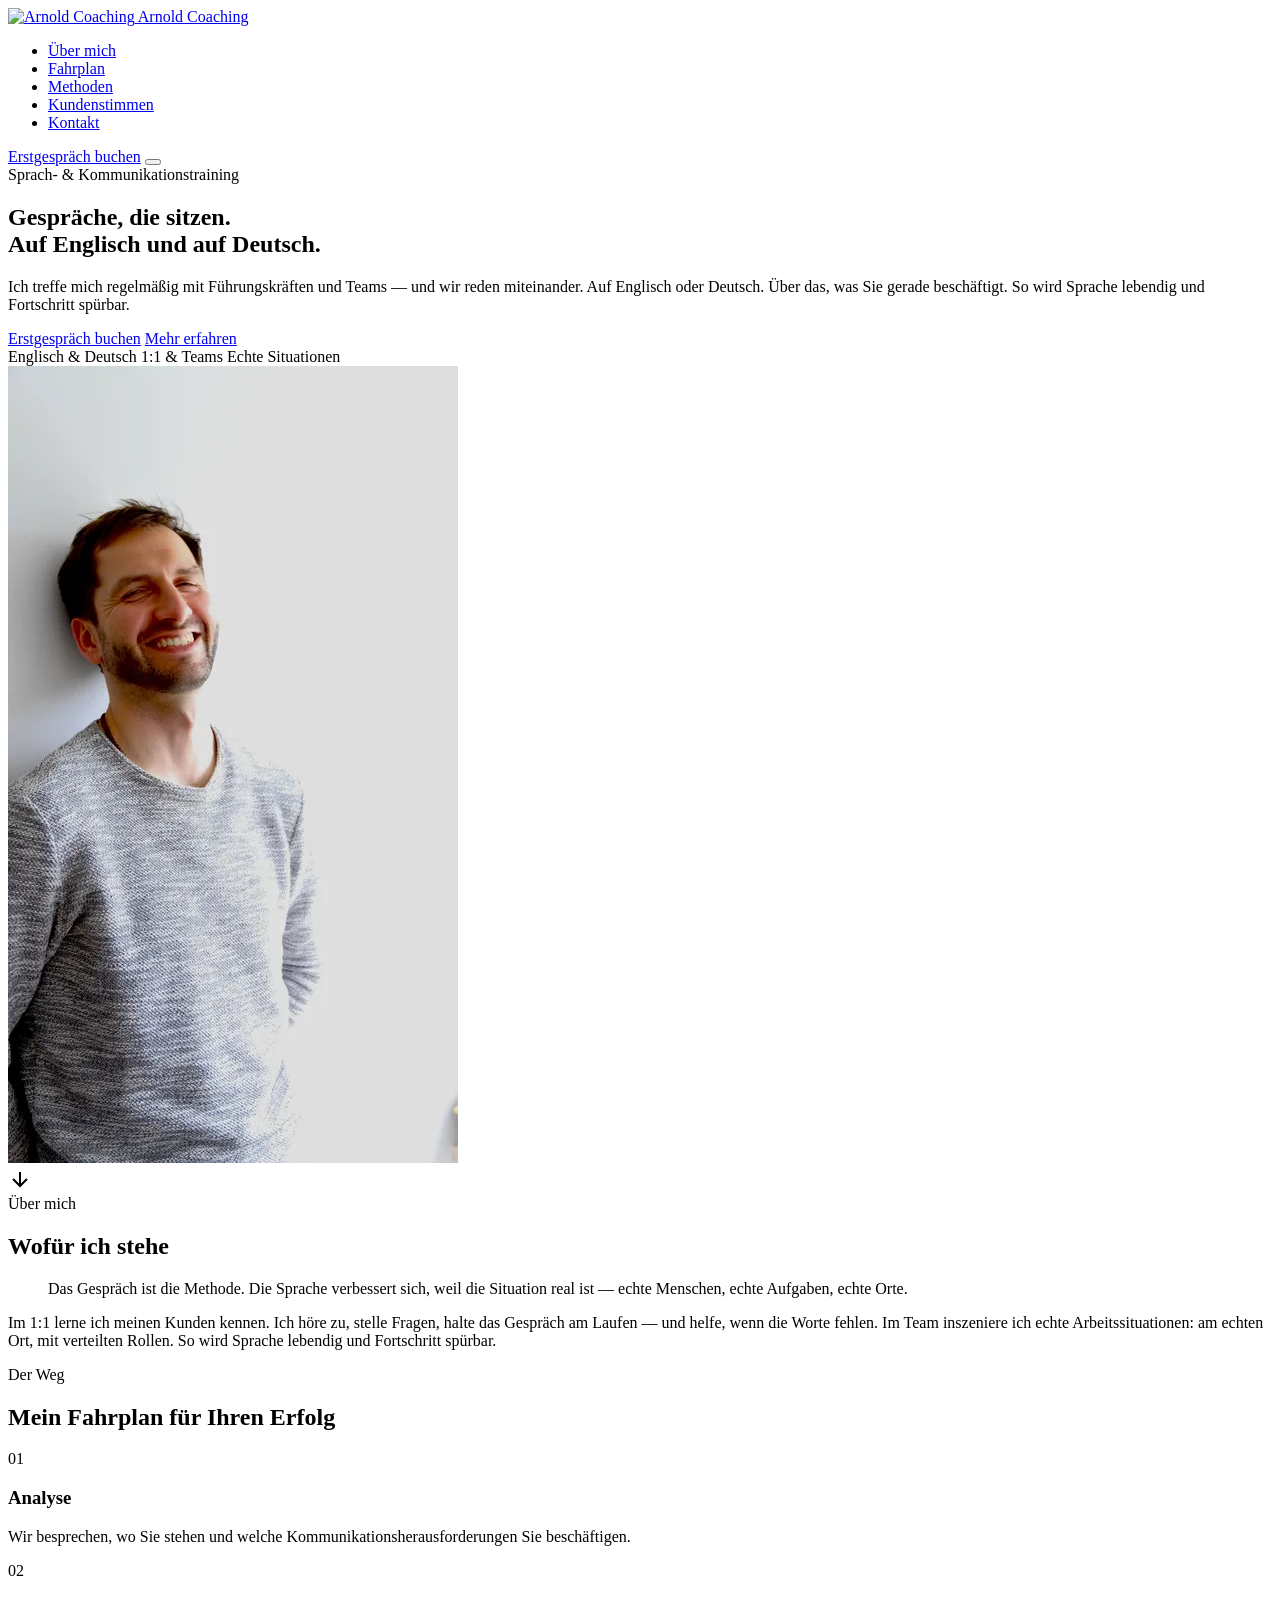
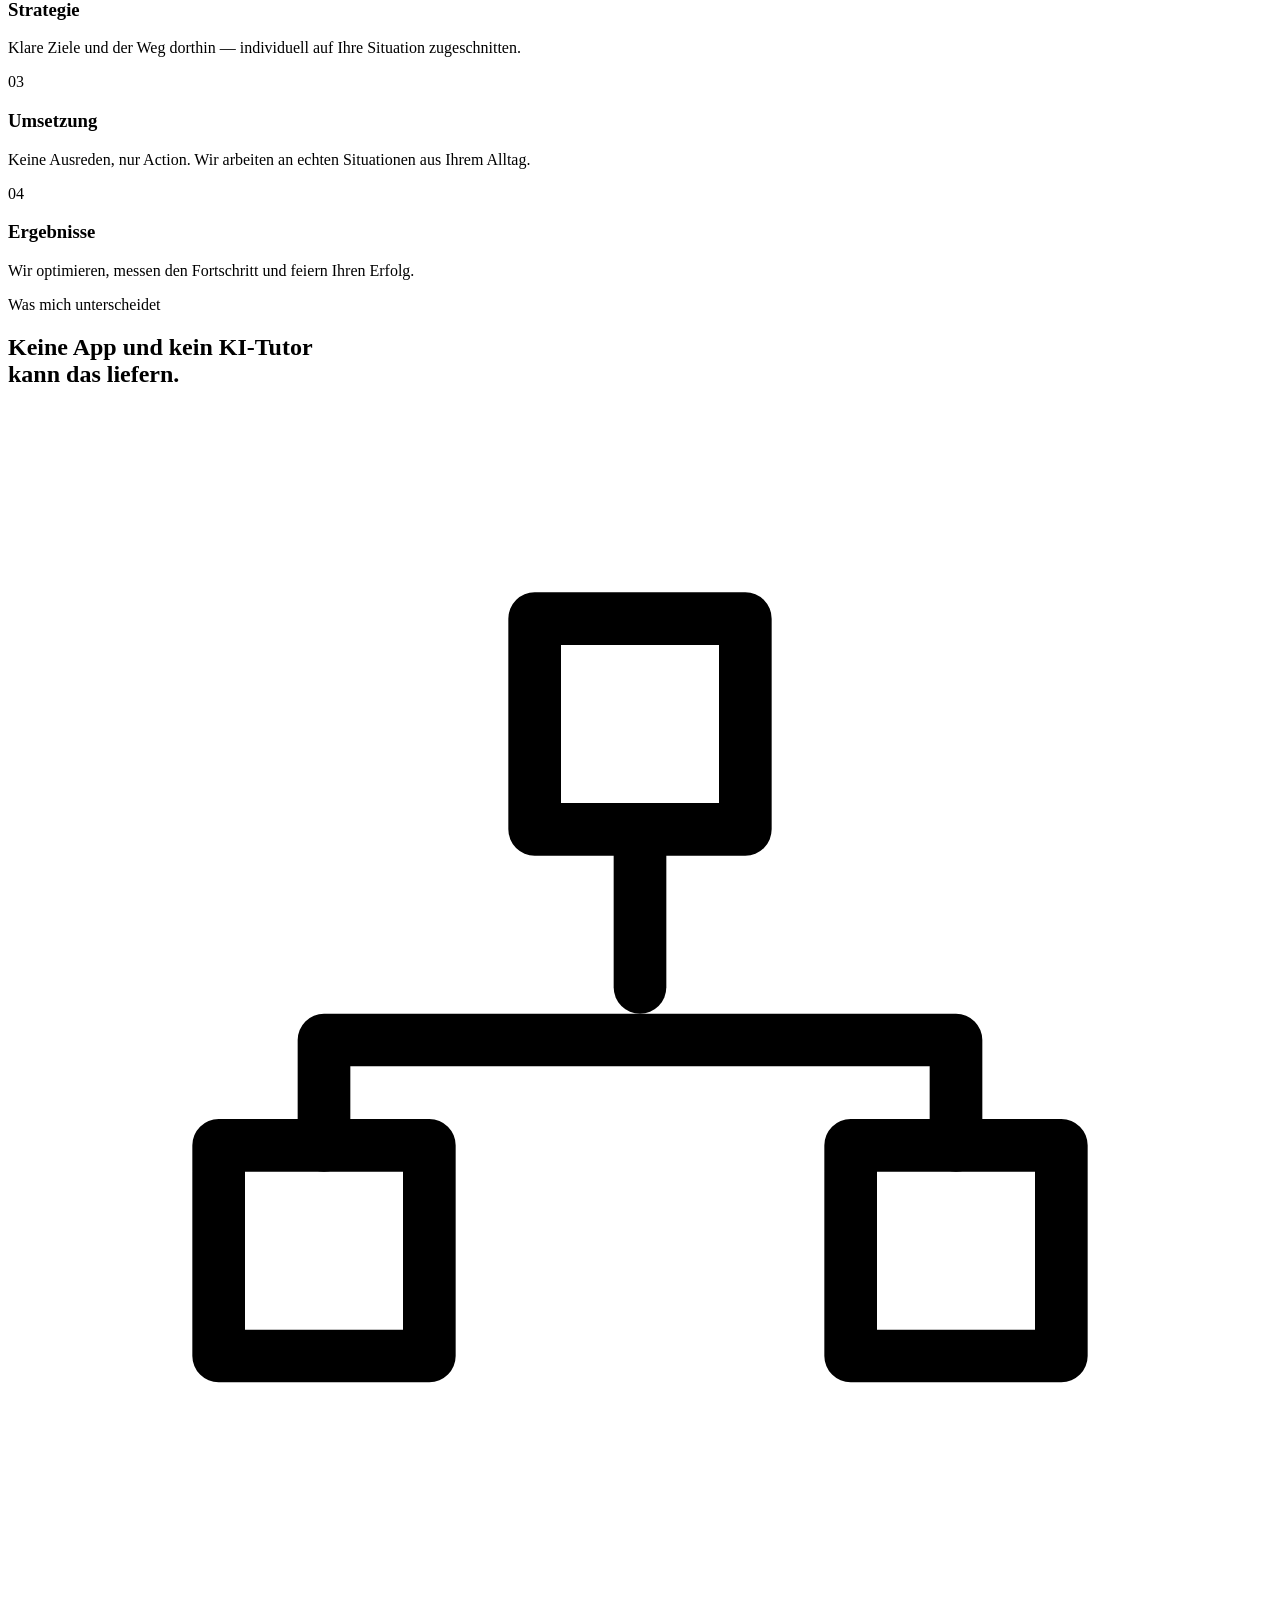
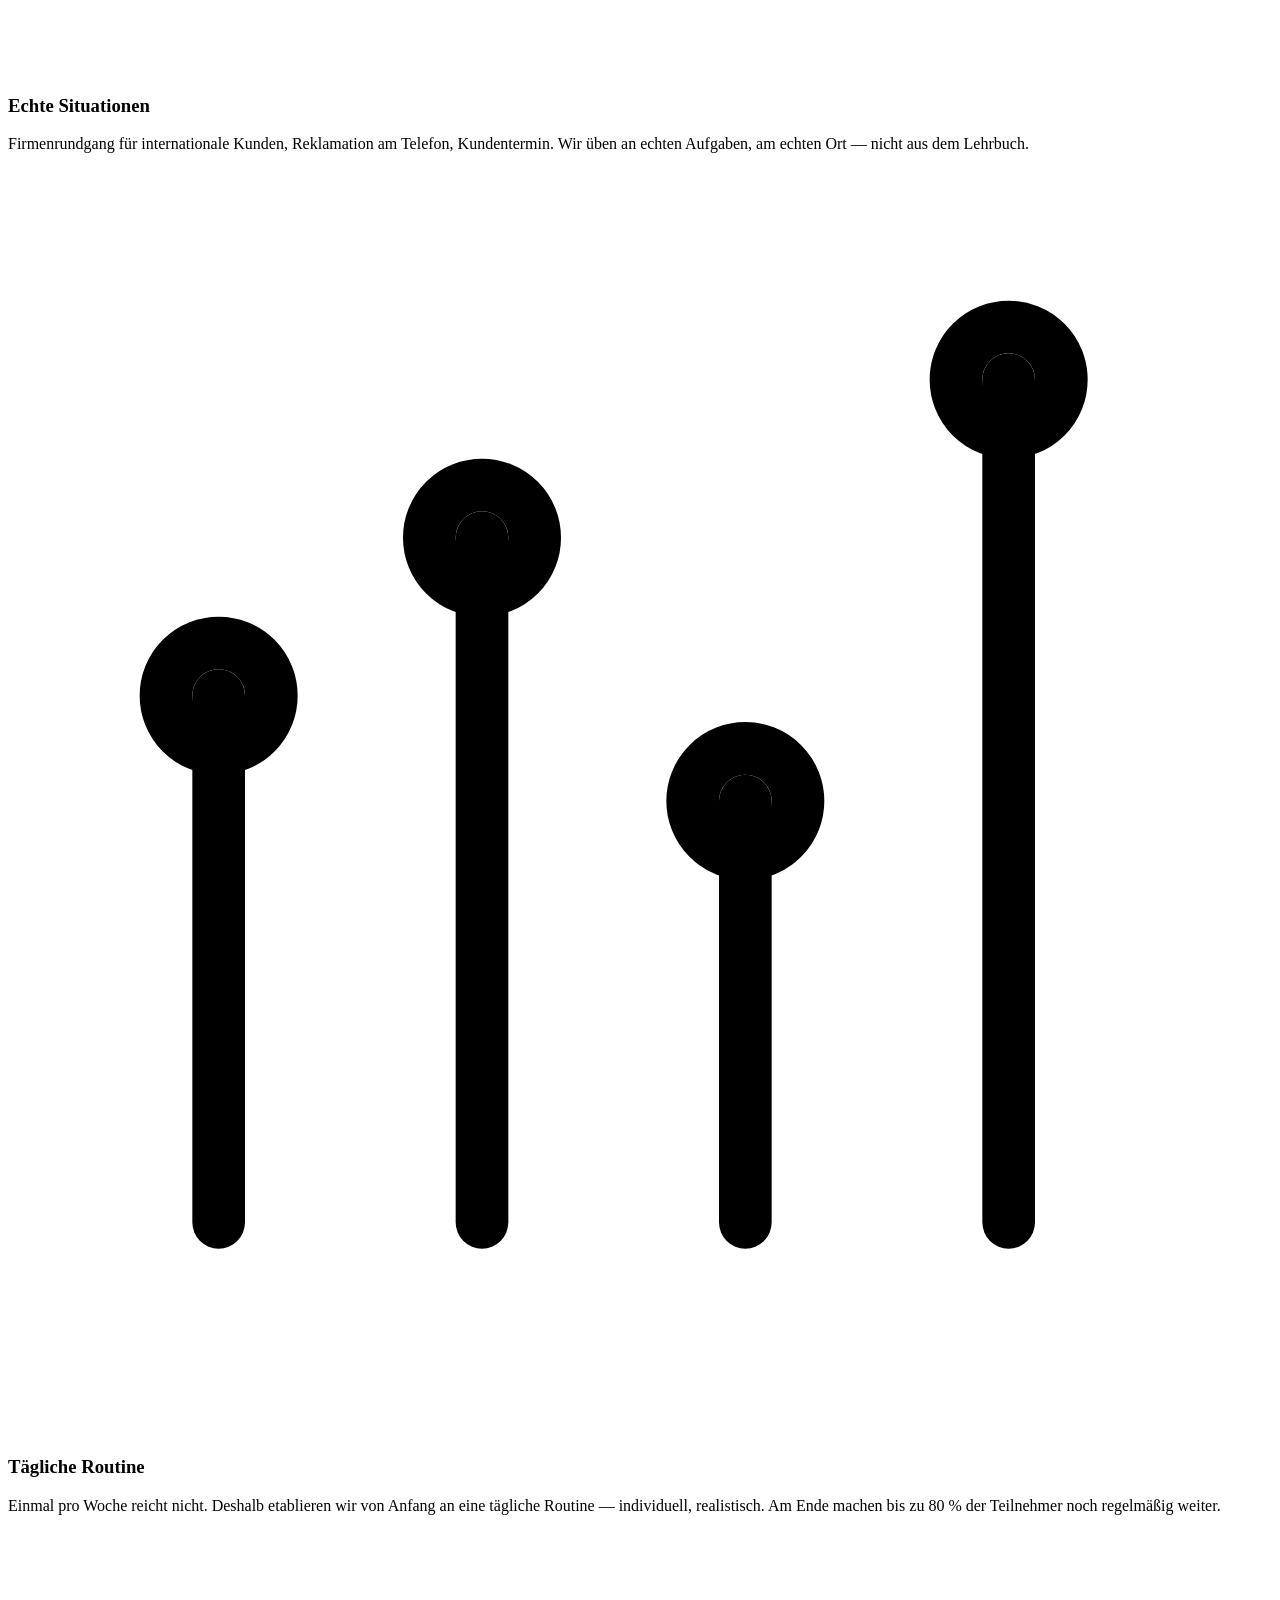
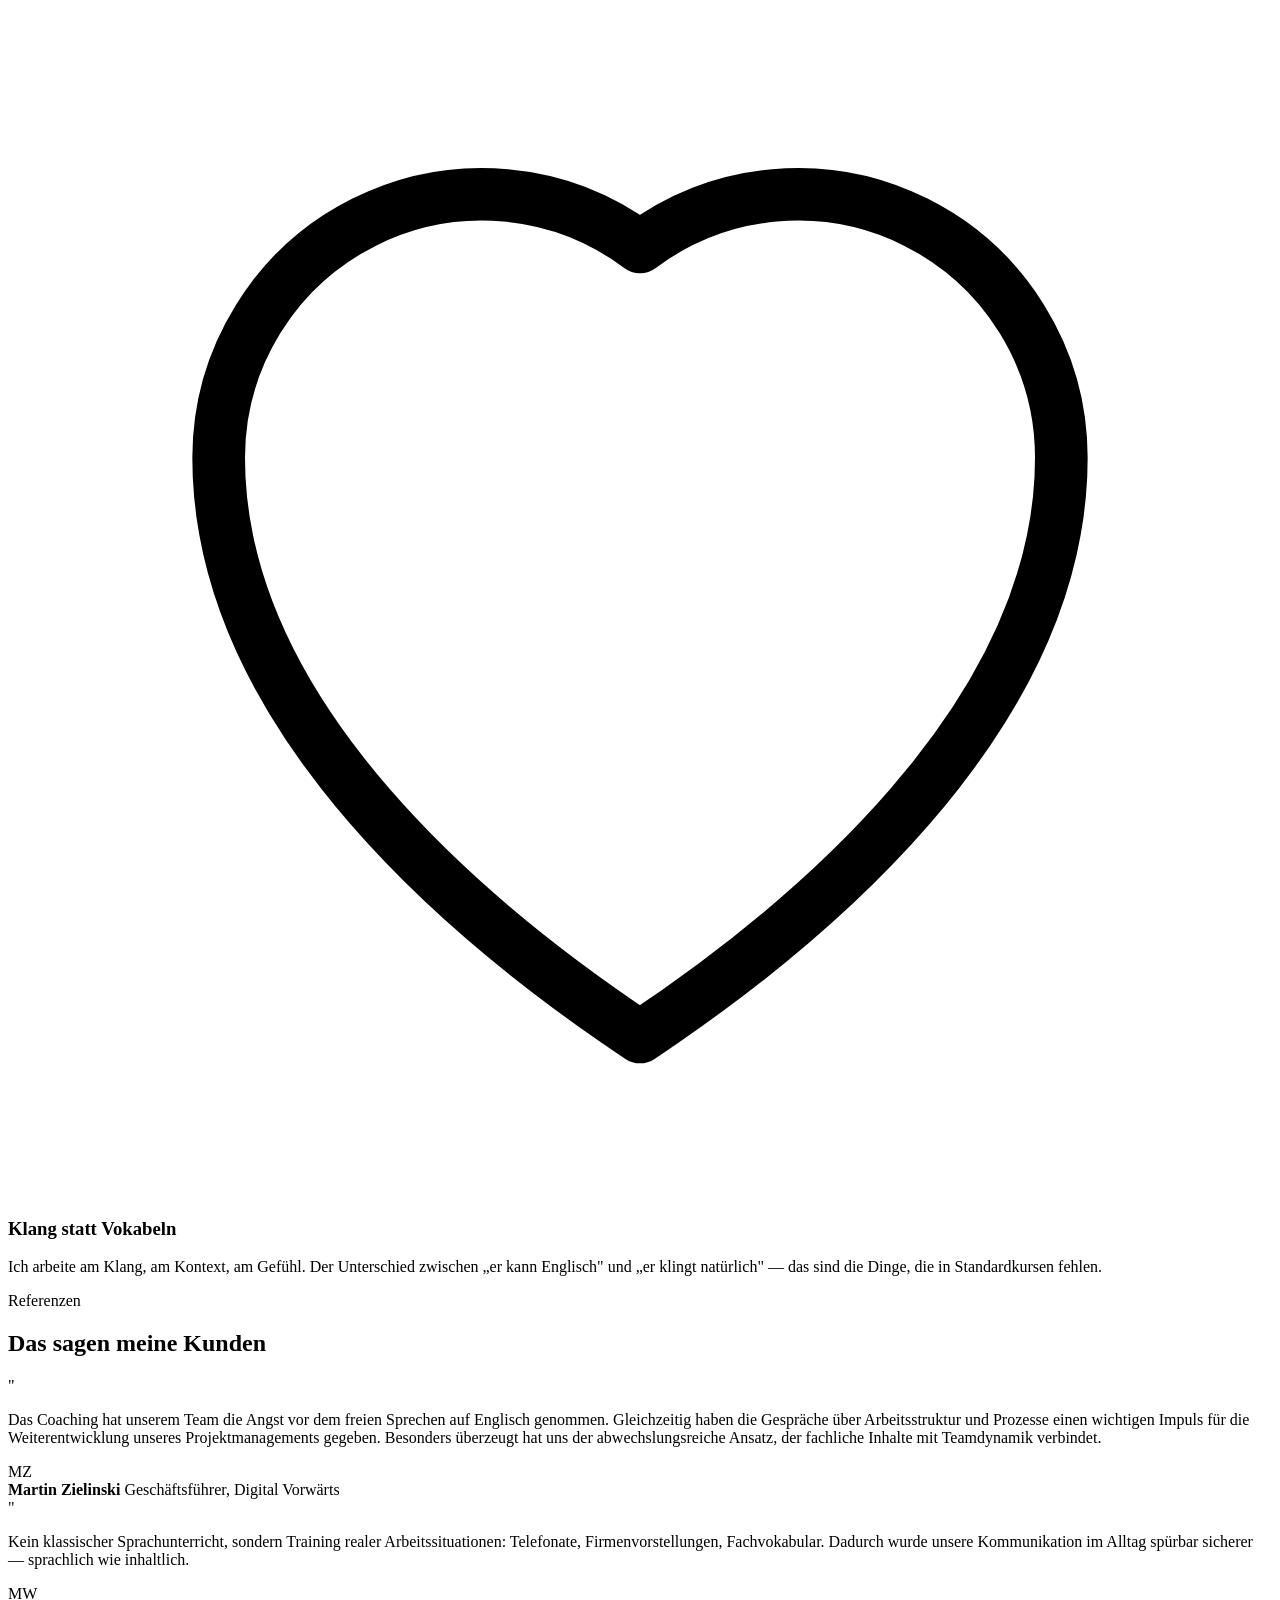
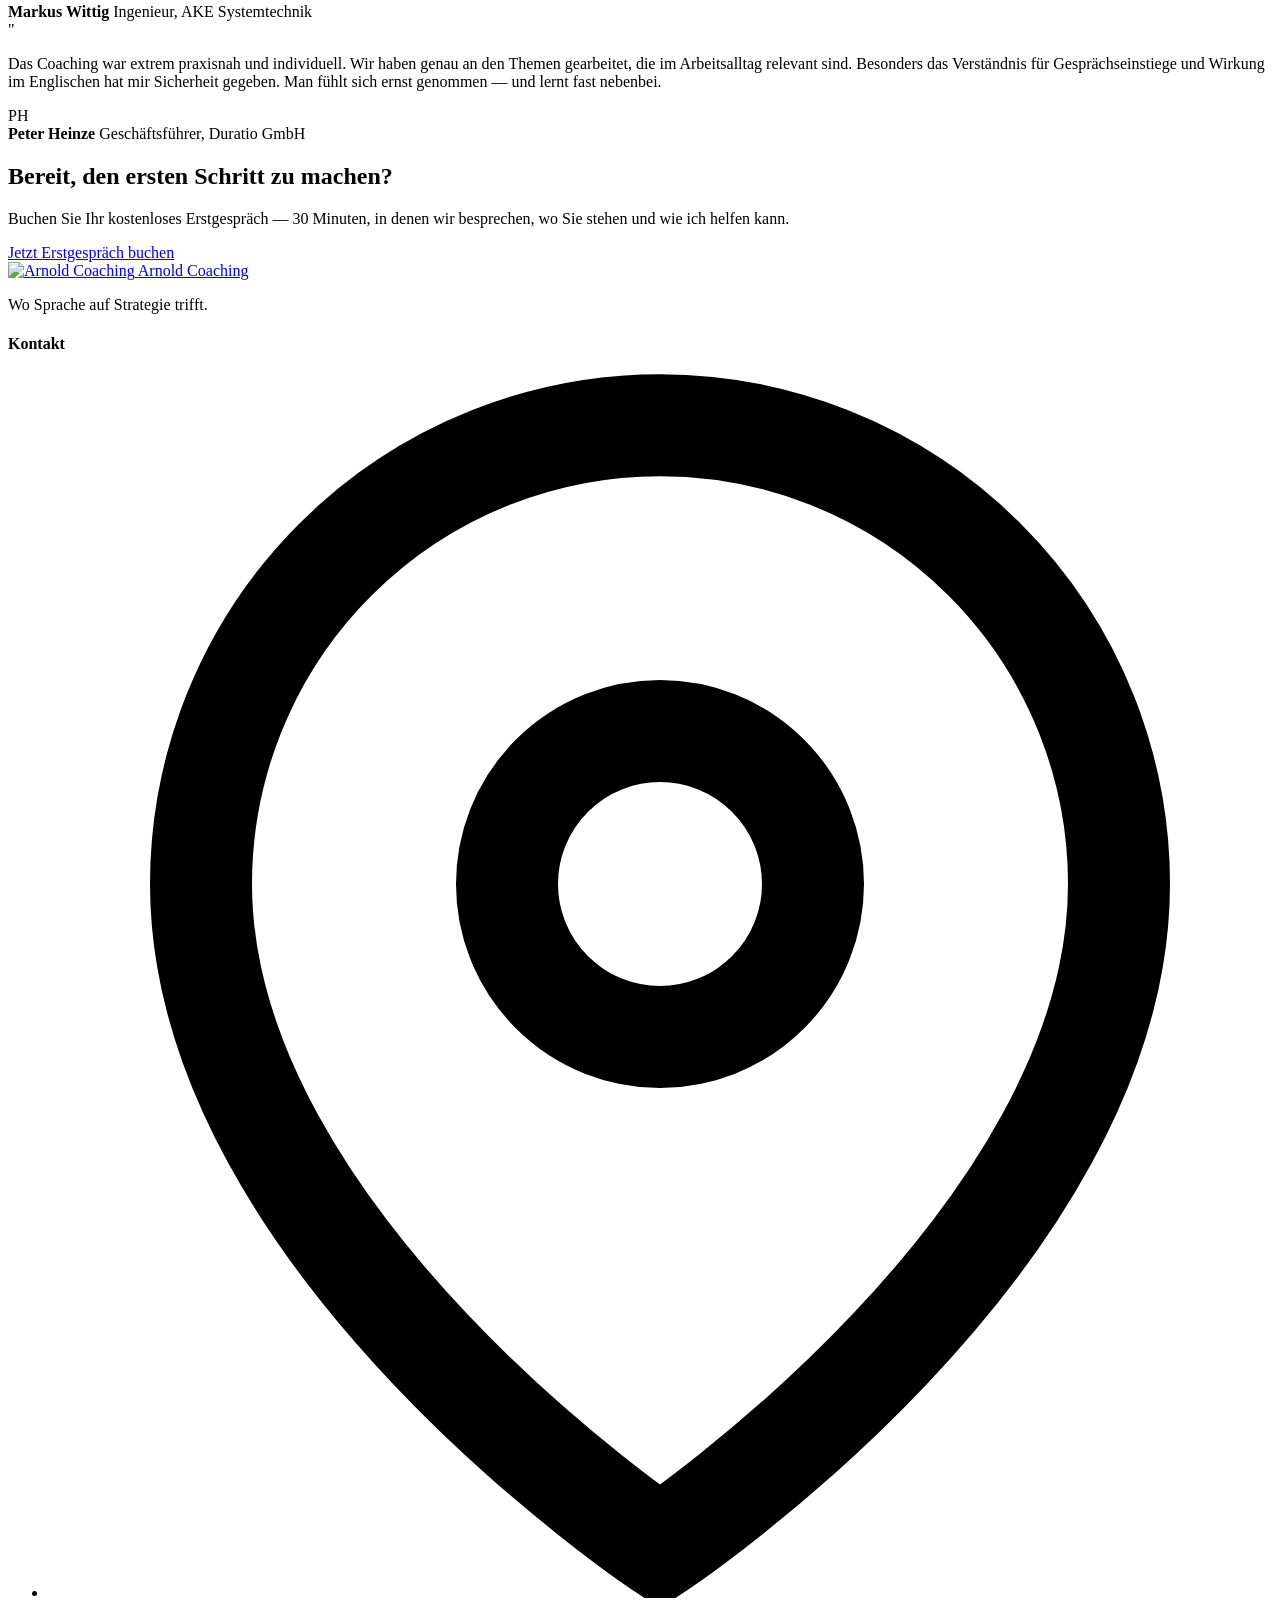
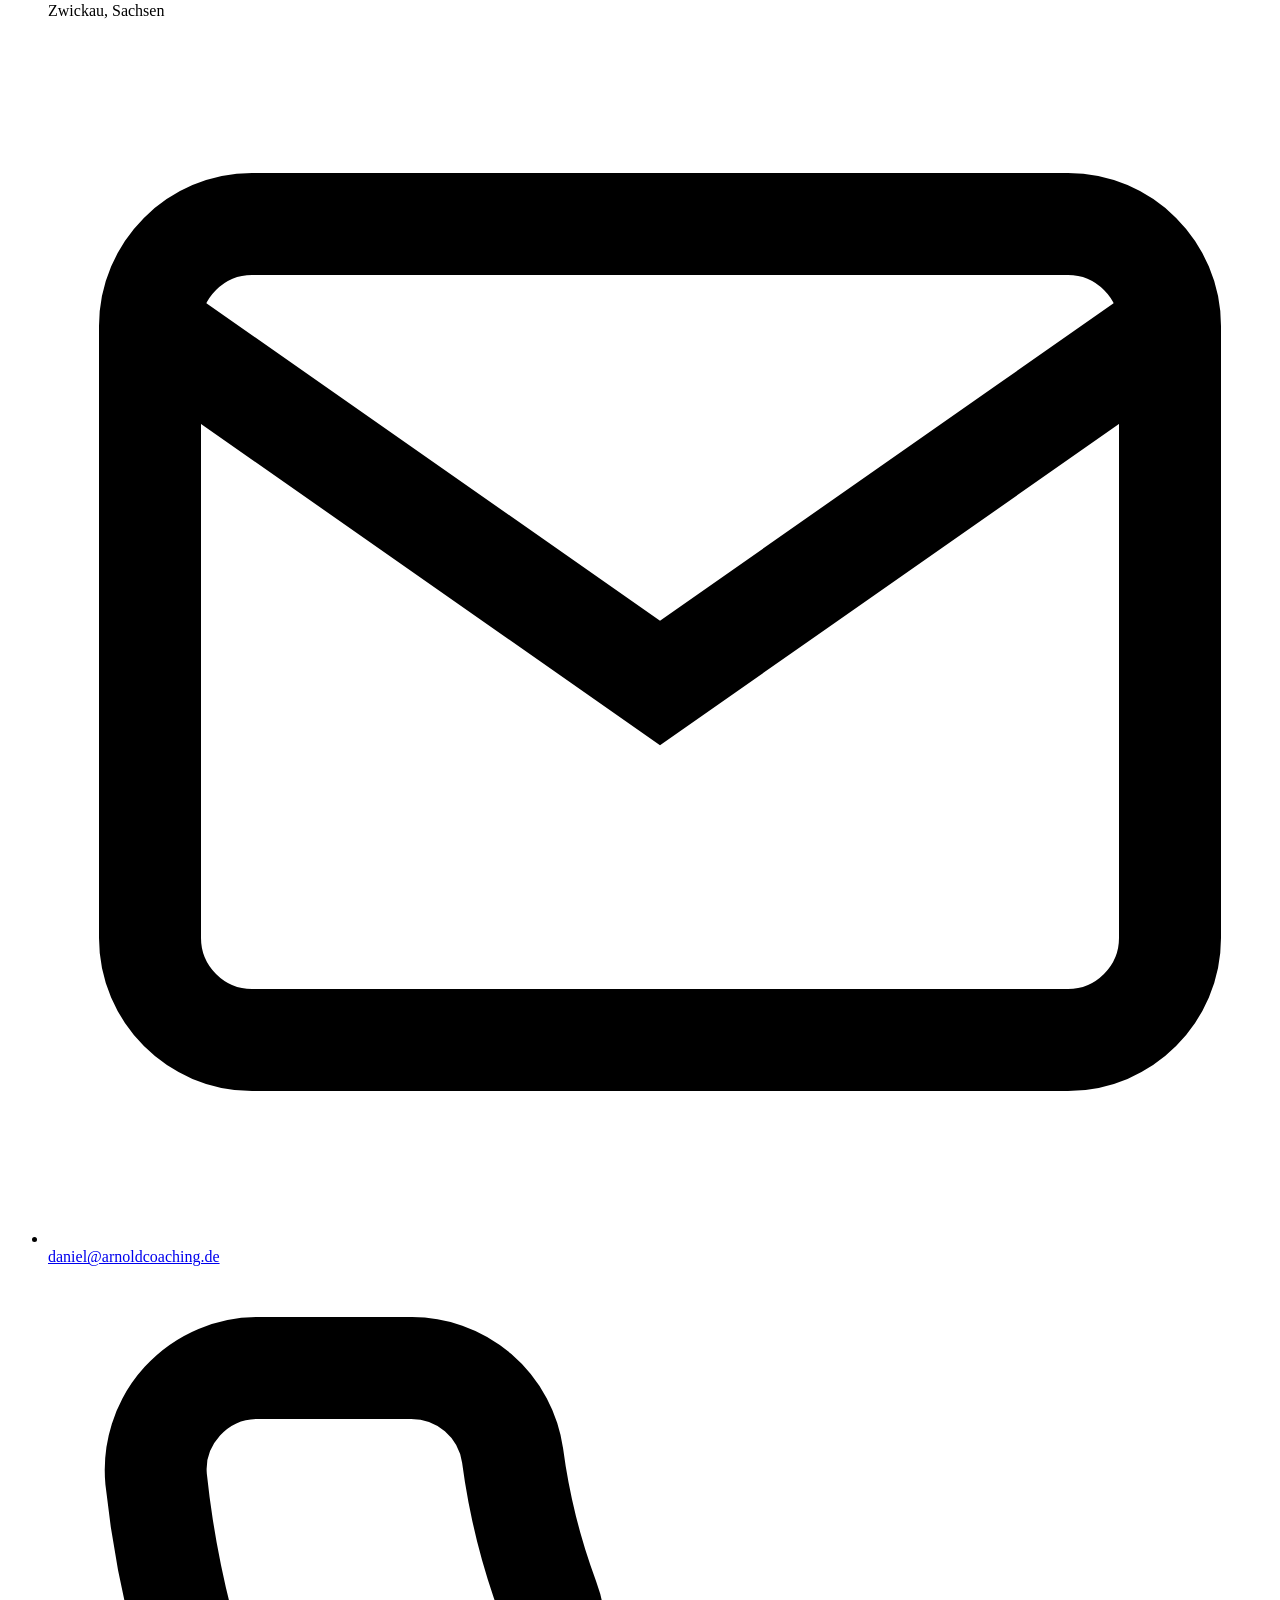
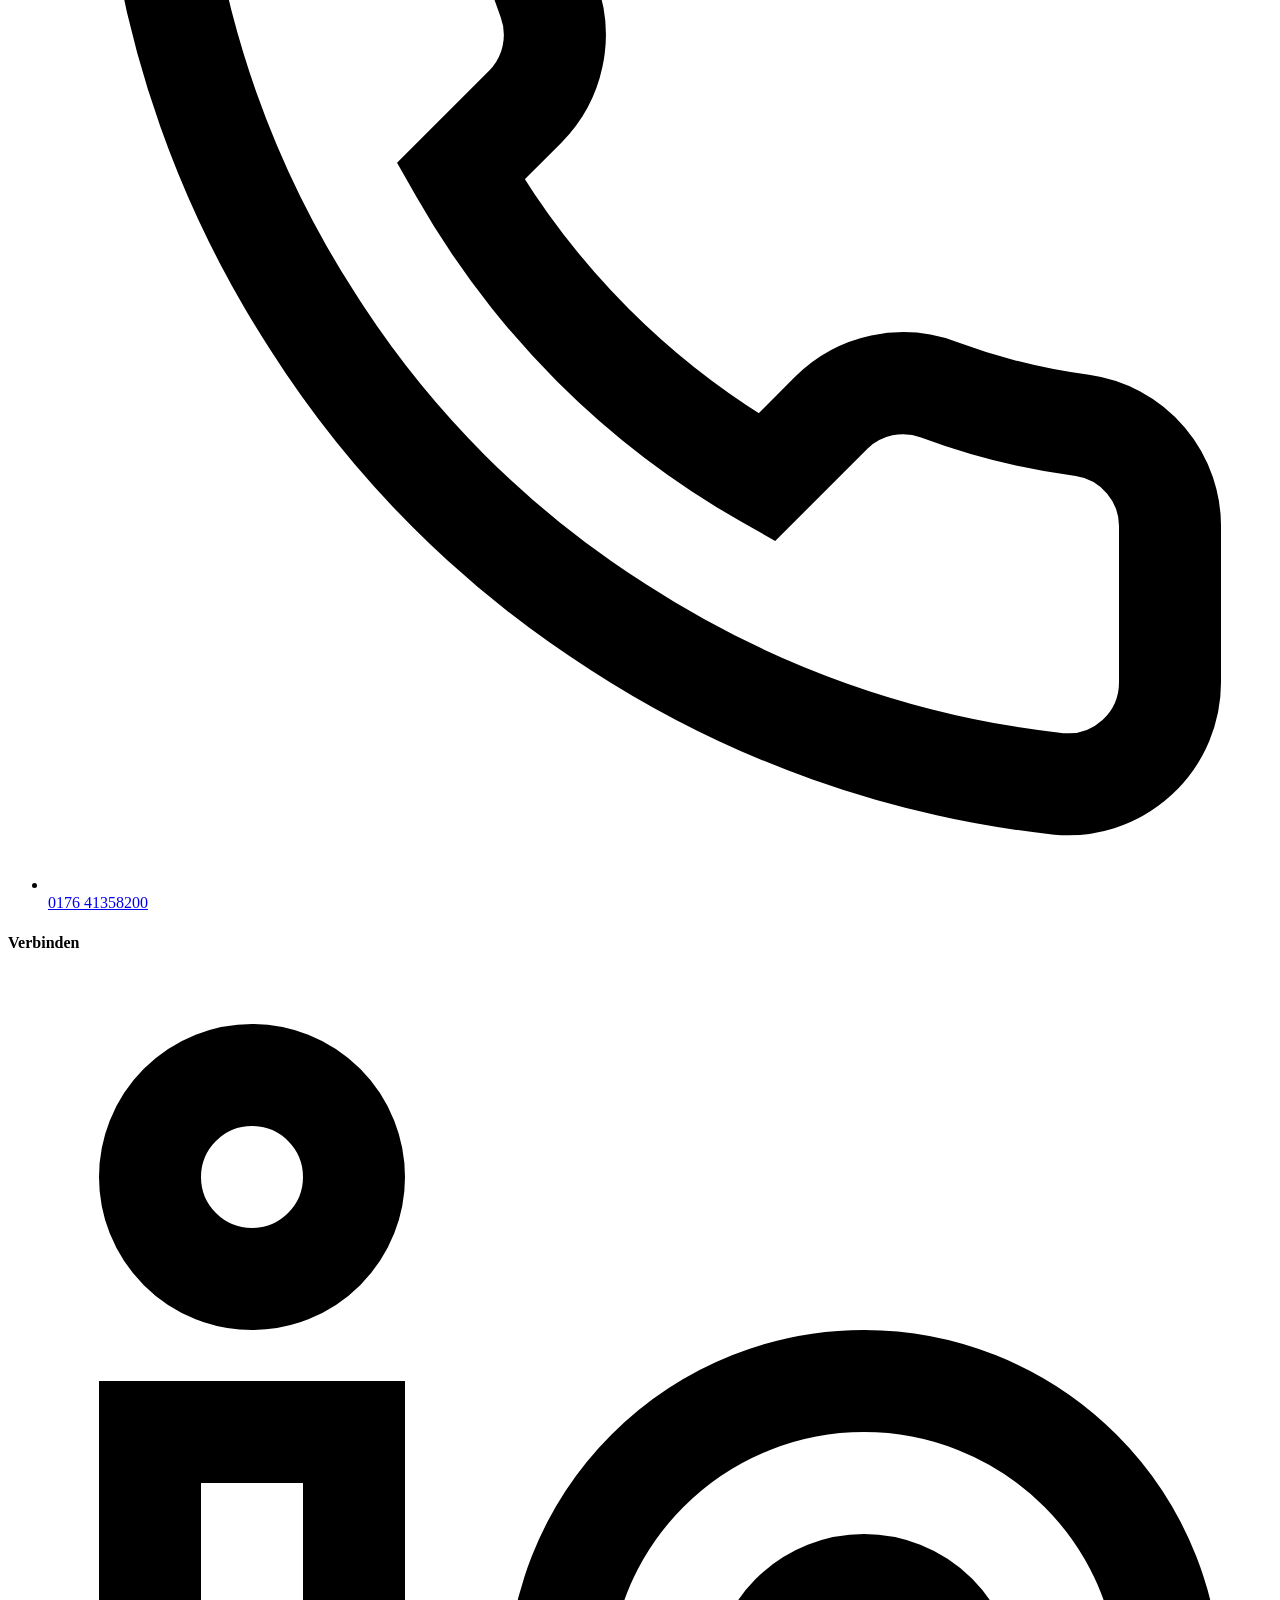
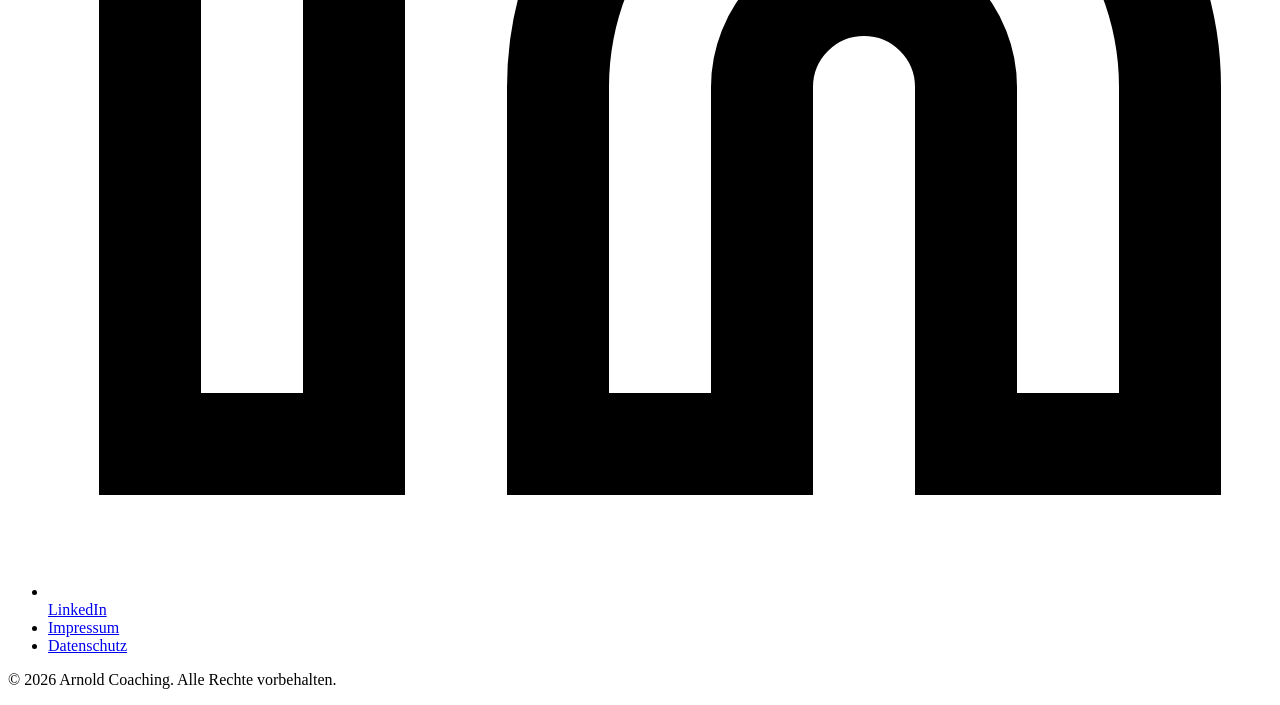
==== commit 7607510b: "feat(website): Buchungslink auf /kennenlern-gespraech (3 CTAs)" ====
--- a/index.html
+++ b/index.html
@@ -16,17 +16,16 @@
   <meta property="og:locale" content="de_DE">
 
   <!-- Favicon -->
-  <link rel="icon" href="data:image/svg+xml,<svg xmlns='http://www.w3.org/2000/svg' viewBox='0 0 100 100'><text y='.9em' font-size='90'>💬</text></svg>">
-
-  <!-- Stylesheets -->
-  <link rel="stylesheet" href="css/variables.css">
-  <link rel="stylesheet" href="css/reset.css">
-  <link rel="stylesheet" href="css/base.css">
-  <link rel="stylesheet" href="css/layout.css">
-  <link rel="stylesheet" href="css/components.css">
-  <link rel="stylesheet" href="css/sections.css">
-  <link rel="stylesheet" href="css/animations.css">
-  <link rel="stylesheet" href="css/responsive.css">
+  <link rel="icon" type="image/png" sizes="32x32" href="/favicon-32x32.png">
+  <link rel="icon" type="image/png" sizes="16x16" href="/favicon-16x16.png">
+  <link rel="apple-touch-icon" sizes="180x180" href="/apple-touch-icon.png">
+
+  <!-- Critical font preloads -->
+  <link rel="preload" href="assets/fonts/LeagueSpartan-Bold.woff2" as="font" type="font/woff2" crossorigin>
+  <link rel="preload" href="assets/fonts/Poppins-SemiBold.woff2" as="font" type="font/woff2" crossorigin>
+
+  <!-- Stylesheet (merged) -->
+  <link rel="stylesheet" href="css/style.css">
 
   <!-- Structured Data -->
   <script type="application/ld+json">
@@ -58,7 +57,10 @@
   <header class="nav" id="nav">
     <div class="container nav__inner">
       <a href="#" class="nav__logo">
-        <img src="assets/images/logo-arnold-coaching.jpg" alt="Arnold Coaching" width="40" height="40">
+        <picture>
+          <source srcset="assets/images/logo-arnold-coaching.webp" type="image/webp">
+          <img src="assets/images/logo-arnold-coaching.jpg" alt="Arnold Coaching" width="40" height="40">
+        </picture>
         <span>Arnold Coaching</span>
       </a>
       <nav class="nav__menu" id="navMenu" aria-label="Hauptnavigation">
@@ -70,7 +72,7 @@
           <li><a href="#kontakt" class="nav__link">Kontakt</a></li>
         </ul>
       </nav>
-      <a href="https://app.reclaim.ai/m/daniel-arnold/daniel-20-minutes" class="btn btn--primary btn--sm nav__cta" target="_blank" rel="noopener">Erstgespräch buchen</a>
+      <a href="https://app.reclaim.ai/m/daniel-arnold/kennenlern-gespraech" class="btn btn--primary btn--sm nav__cta" target="_blank" rel="noopener">Erstgespräch buchen</a>
       <button class="nav__hamburger" id="navToggle" aria-label="Menü öffnen" aria-expanded="false">
         <span></span>
         <span></span>
@@ -92,7 +94,7 @@
           <h1>Gespräche, die sitzen.<br>Auf Englisch und auf Deutsch.</h1>
           <p class="hero__subtitle">Ich treffe mich regelmäßig mit Führungskräften und Teams — und wir reden miteinander. Auf Englisch oder Deutsch. Über das, was Sie gerade beschäftigt. So wird Sprache lebendig und Fortschritt spürbar.</p>
           <div class="hero__actions">
-            <a href="https://app.reclaim.ai/m/daniel-arnold/daniel-20-minutes" class="btn btn--primary" target="_blank" rel="noopener">Erstgespräch buchen</a>
+            <a href="https://app.reclaim.ai/m/daniel-arnold/kennenlern-gespraech" class="btn btn--primary" target="_blank" rel="noopener">Erstgespräch buchen</a>
             <a href="#ueber-mich" class="btn btn--ghost">Mehr erfahren</a>
           </div>
           <div class="hero__trust">
@@ -104,7 +106,10 @@
           </div>
         </div>
         <div class="hero__image" data-reveal data-reveal-delay="200">
-          <img src="assets/images/daniel-arnold.jpg" alt="Daniel Arnold — Sprach- und Kommunikationstrainer" class="hero__photo" width="450" height="797" loading="eager">
+          <picture>
+            <source srcset="assets/images/daniel-arnold.webp" type="image/webp">
+            <img src="assets/images/daniel-arnold.jpg" alt="Daniel Arnold — Sprach- und Kommunikationstrainer" class="hero__photo" width="450" height="797" loading="eager" fetchpriority="high">
+          </picture>
         </div>
       </div>
       <div class="hero__scroll-hint" aria-hidden="true">
@@ -254,7 +259,7 @@
       <div class="container cta-section__inner">
         <h2 class="cta-section__title" data-reveal>Bereit, den ersten Schritt zu machen?</h2>
         <p class="cta-section__text" data-reveal>Buchen Sie Ihr kostenloses Erstgespräch — 30 Minuten, in denen wir besprechen, wo Sie stehen und wie ich helfen kann.</p>
-        <a href="https://app.reclaim.ai/m/daniel-arnold/daniel-20-minutes" class="btn btn--white btn--lg" target="_blank" rel="noopener" data-reveal>Jetzt Erstgespräch buchen</a>
+        <a href="https://app.reclaim.ai/m/daniel-arnold/kennenlern-gespraech" class="btn btn--white btn--lg" target="_blank" rel="noopener" data-reveal>Jetzt Erstgespräch buchen</a>
       </div>
     </section>
 
@@ -265,7 +270,10 @@
     <div class="container footer__grid">
       <div class="footer__brand">
         <a href="#" class="footer__logo">
-          <img src="assets/images/logo-arnold-coaching.jpg" alt="Arnold Coaching" width="36" height="36">
+          <picture>
+            <source srcset="assets/images/logo-arnold-coaching.webp" type="image/webp">
+            <img src="assets/images/logo-arnold-coaching.jpg" alt="Arnold Coaching" width="36" height="36" loading="lazy">
+          </picture>
           <span>Arnold Coaching</span>
         </a>
         <p class="footer__tagline">Wo Sprache auf Strategie trifft.</p>
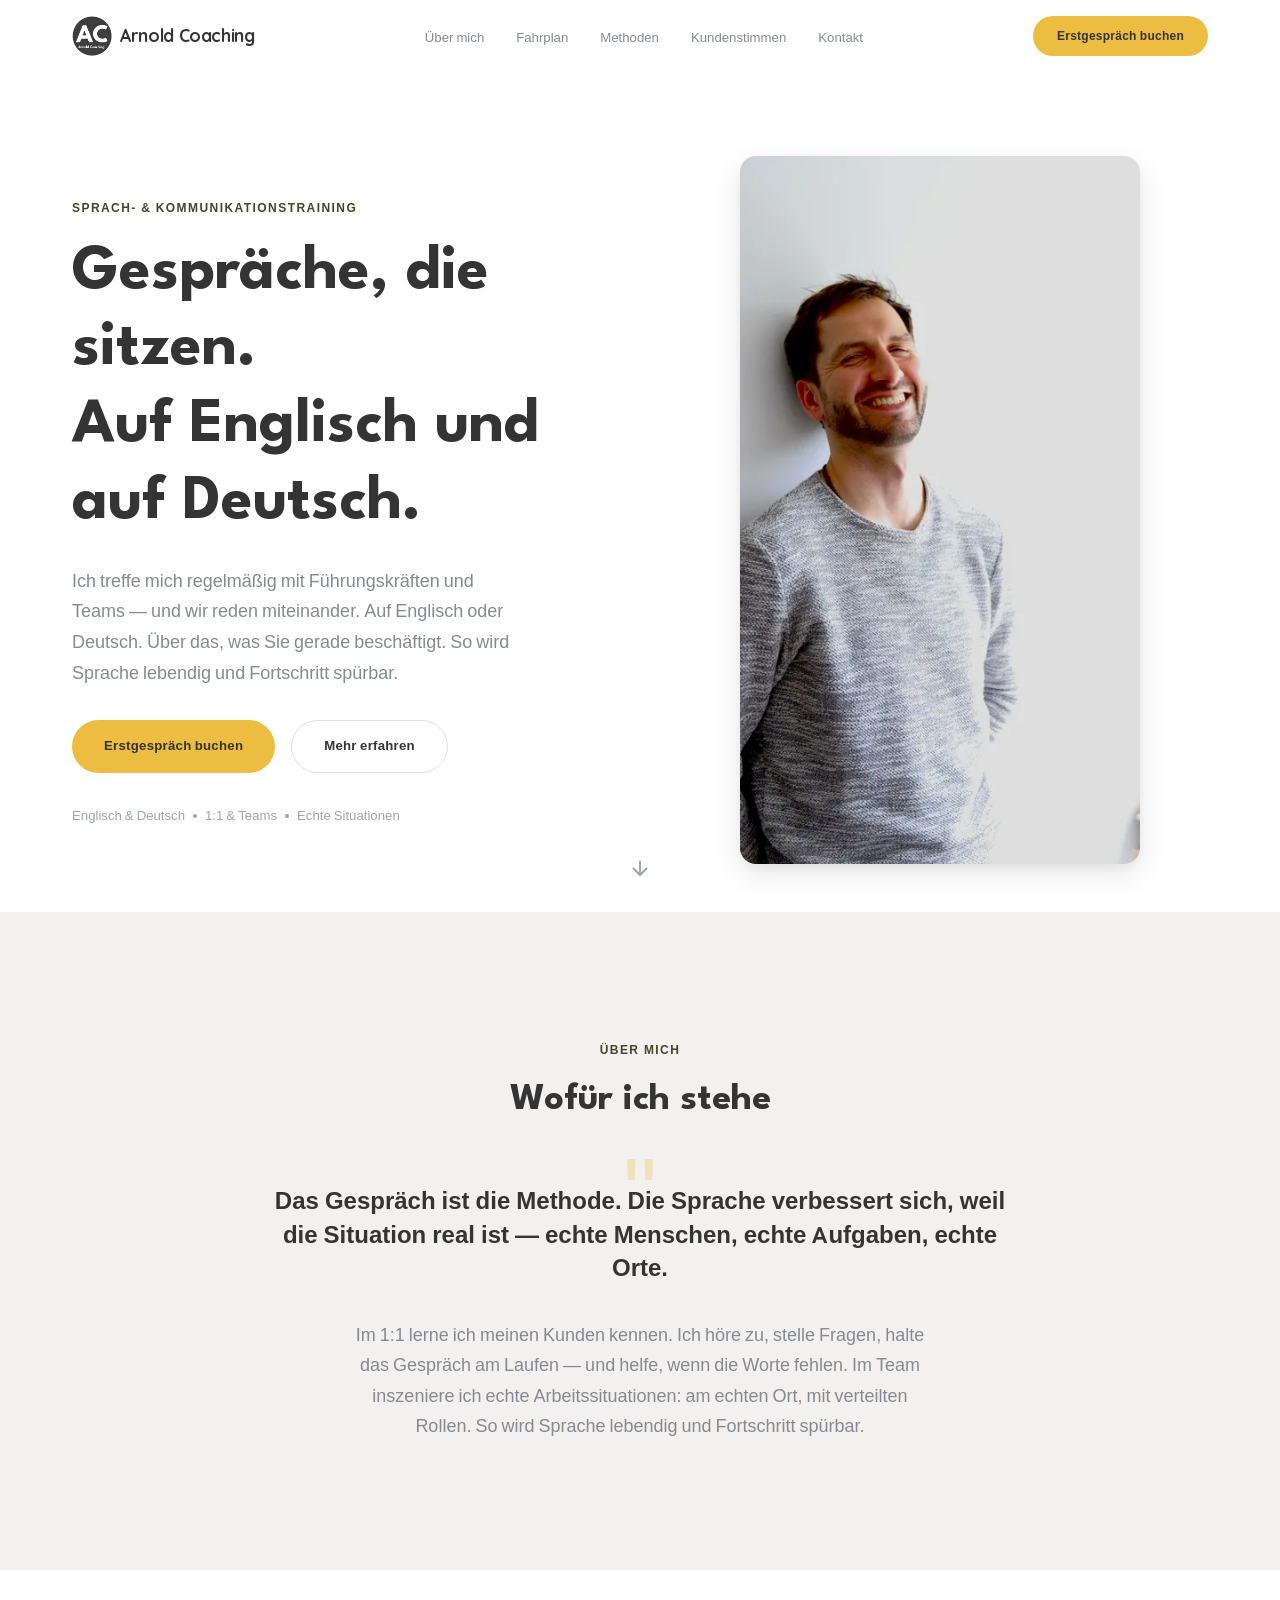
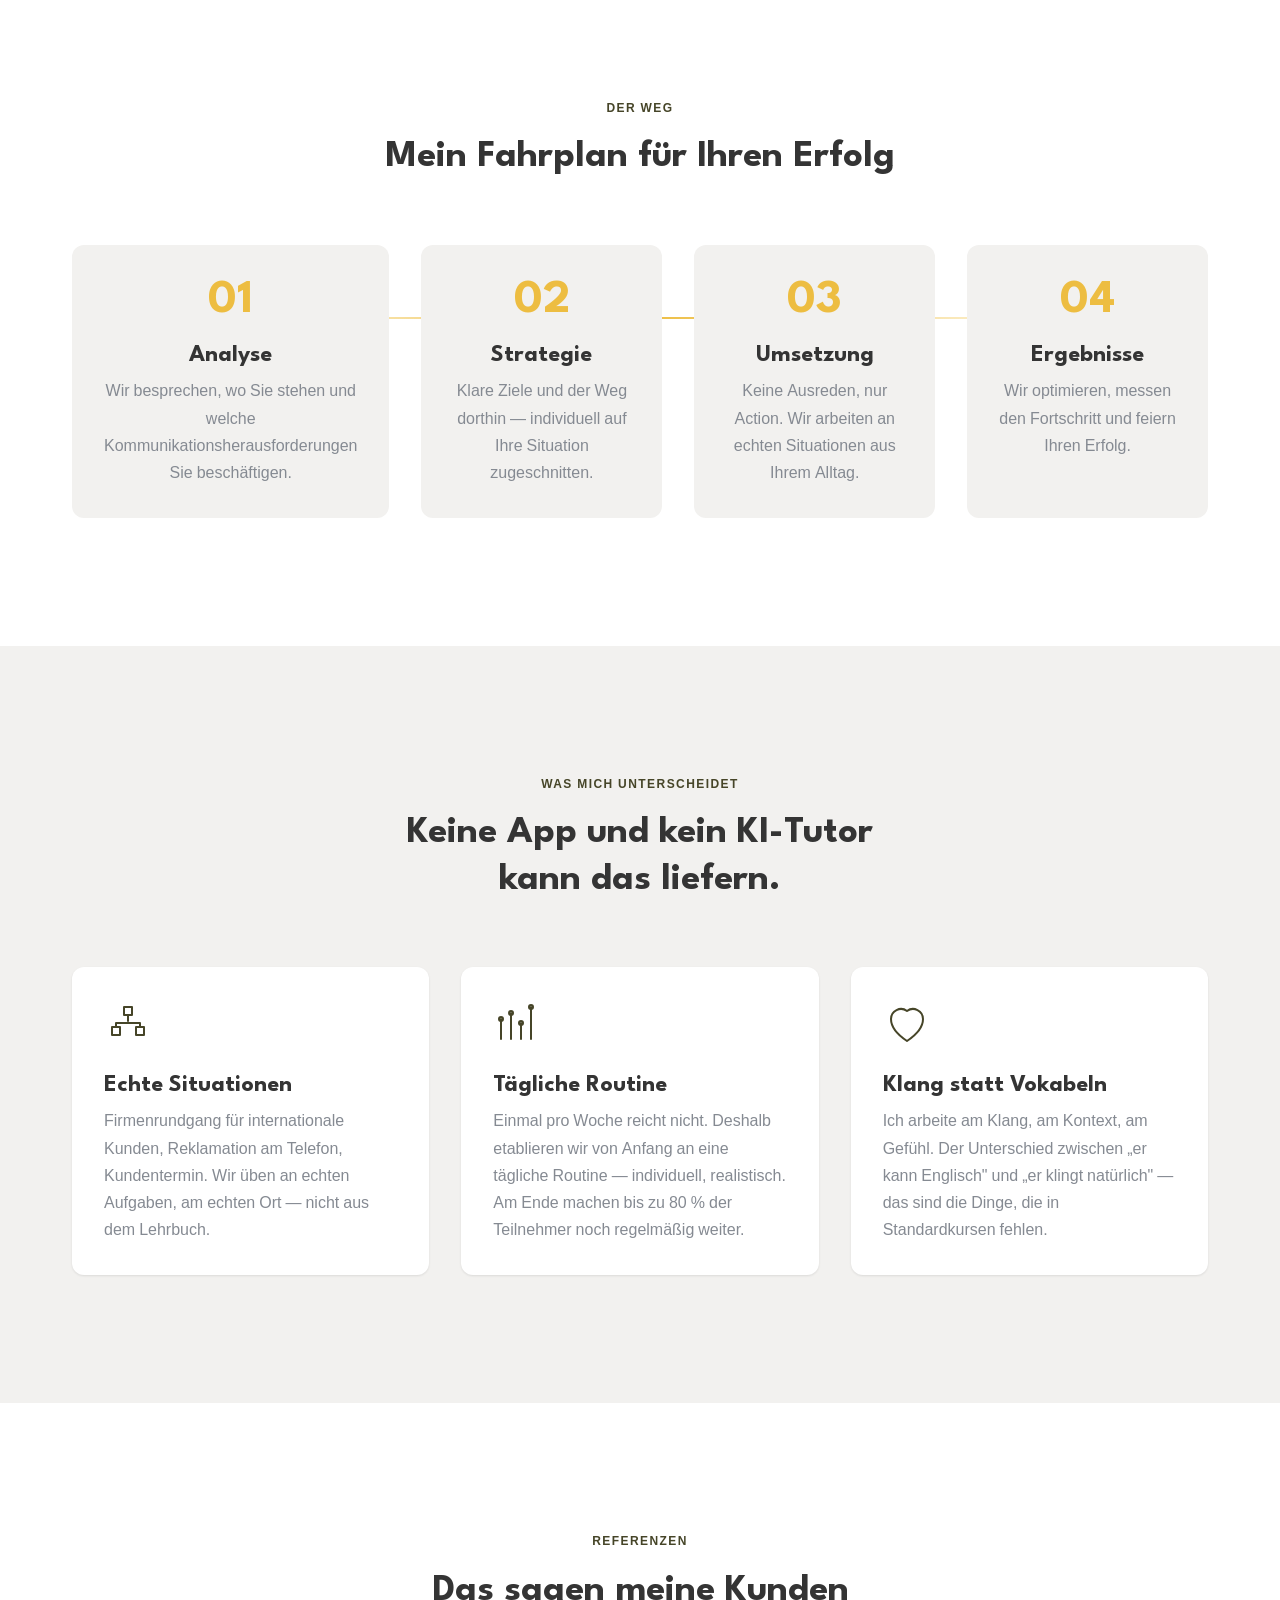
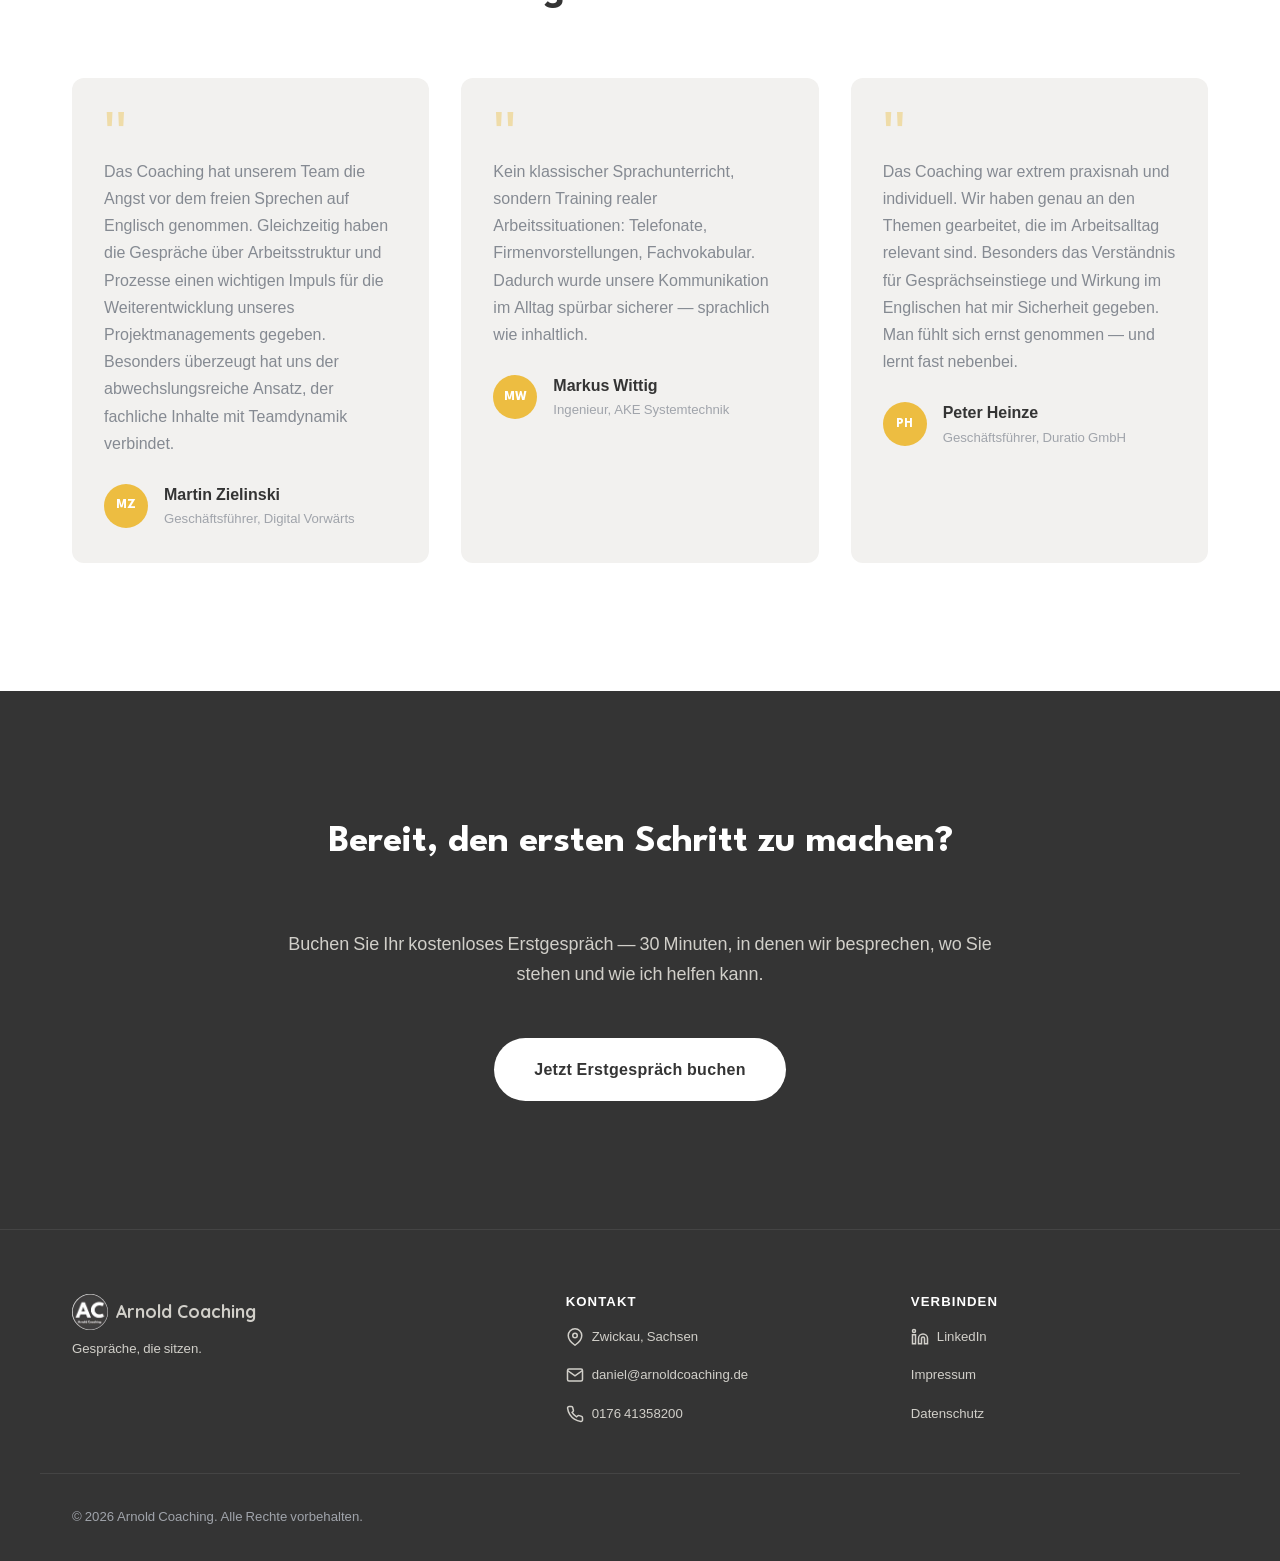
==== commit c4ce1179: "fix(footer): tagline auf offiziellen Stand "Gespräche, die sitzen." Der Footer trug noch die alte Ta" ====
--- a/index.html
+++ b/index.html
@@ -276,7 +276,7 @@
           </picture>
           <span>Arnold Coaching</span>
         </a>
-        <p class="footer__tagline">Wo Sprache auf Strategie trifft.</p>
+        <p class="footer__tagline">Gespräche, die sitzen.</p>
       </div>
       <div class="footer__contact">
         <h4 class="footer__heading">Kontakt</h4>
--- a/css/style.css
+++ b/css/style.css
@@ -0,0 +1,1102 @@
+/* ========================================
+   Arnold Coaching — Compiled Stylesheet
+   Generated: 2026-04-19
+   (Merged from: variables, reset, base,
+    layout, components, sections,
+    animations, responsive)
+   ======================================== */
+
+/* ========================================
+   1. DESIGN TOKENS
+   ======================================== */
+
+:root {
+  /* Colors — Brand Kit */
+  --color-primary: #edbd41;
+  --color-primary-hover: #d4a82e;
+  --color-primary-light: #fdf3d7;
+
+  --color-accent-green: #464528;
+  --color-accent-red: #cc0000;
+
+  --color-bg-white: #ffffff;
+  --color-bg-warm: #f2f1ef;
+  --color-bg-dark: #343434;
+  --color-bg-dark-alt: #403d3f;
+
+  --color-text-primary: #343434;
+  --color-text-secondary: #858a92;
+  --color-text-light: #a0a4ab;
+  --color-text-on-dark: #ffffff;
+  --color-text-on-dark-muted: #d1cfc9;
+
+  --color-border: #e0dfdc;
+  --color-border-light: #f2f1ef;
+
+  /* Typography — Fluid Scale */
+  --fs-hero: clamp(2.5rem, 5vw, 4.5rem);
+  --fs-h2: clamp(1.75rem, 3vw, 2.75rem);
+  --fs-h3: clamp(1.25rem, 2vw, 1.5rem);
+  --fs-body: clamp(1rem, 1.1vw, 1.125rem);
+  --fs-body-lg: clamp(1.125rem, 1.3vw, 1.25rem);
+  --fs-small: clamp(0.825rem, 1vw, 0.9rem);
+  --fs-label: clamp(0.75rem, 0.9vw, 0.825rem);
+
+  --ff-heading: 'League Spartan', sans-serif;
+  --ff-title: 'Quicksand', sans-serif;
+  --ff-body: 'Poppins', sans-serif;
+
+  --fw-regular: 400;
+  --fw-medium: 500;
+  --fw-semibold: 600;
+  --fw-bold: 700;
+
+  --lh-heading: 1.2;
+  --lh-body: 1.7;
+  --lh-tight: 1.4;
+
+  /* Spacing — 8px base */
+  --space-2xs: 0.25rem;
+  --space-xs: 0.5rem;
+  --space-sm: 1rem;
+  --space-md: 1.5rem;
+  --space-lg: 2rem;
+  --space-xl: 3rem;
+  --space-2xl: 4rem;
+  --space-3xl: 6rem;
+  --space-4xl: 8rem;
+
+  /* Layout */
+  --container-max: 1200px;
+  --container-narrow: 800px;
+  --container-padding: var(--space-sm);
+  --section-padding: var(--space-3xl);
+  --text-max-width: 65ch;
+
+  /* Borders & Radius */
+  --radius-sm: 6px;
+  --radius-md: 12px;
+  --radius-lg: 16px;
+  --radius-full: 9999px;
+
+  /* Shadows */
+  --shadow-sm: 0 1px 3px rgba(0,0,0,0.06), 0 1px 2px rgba(0,0,0,0.04);
+  --shadow-md: 0 4px 12px rgba(0,0,0,0.08), 0 2px 4px rgba(0,0,0,0.04);
+  --shadow-lg: 0 10px 30px rgba(0,0,0,0.1), 0 4px 8px rgba(0,0,0,0.04);
+  --shadow-hover: 0 14px 36px rgba(0,0,0,0.12), 0 6px 12px rgba(0,0,0,0.06);
+
+  /* Transitions */
+  --transition-fast: 150ms ease;
+  --transition-base: 300ms ease;
+  --transition-slow: 600ms ease-out;
+
+  /* Z-Index */
+  --z-nav: 100;
+  --z-overlay: 200;
+  --z-modal: 300;
+}
+
+/* ========================================
+   2. RESET
+   ======================================== */
+
+*, *::before, *::after {
+  box-sizing: border-box;
+  margin: 0;
+  padding: 0;
+}
+
+html {
+  scroll-behavior: smooth;
+  -webkit-text-size-adjust: 100%;
+  text-size-adjust: 100%;
+}
+
+body {
+  min-height: 100vh;
+  line-height: var(--lh-body);
+  -webkit-font-smoothing: antialiased;
+  -moz-osx-font-smoothing: grayscale;
+  text-rendering: optimizeLegibility;
+}
+
+img, picture, video, canvas, svg {
+  display: block;
+  max-width: 100%;
+}
+
+input, button, textarea, select {
+  font: inherit;
+  color: inherit;
+}
+
+p, h1, h2, h3, h4, h5, h6 {
+  overflow-wrap: break-word;
+}
+
+a {
+  color: inherit;
+  text-decoration: none;
+}
+
+ul, ol {
+  list-style: none;
+}
+
+button {
+  background: none;
+  border: none;
+  cursor: pointer;
+}
+
+/* ========================================
+   3. FONTS & BASE TYPOGRAPHY
+   ======================================== */
+
+@font-face {
+  font-family: 'League Spartan';
+  src: url('../assets/fonts/LeagueSpartan-SemiBold.woff2') format('woff2');
+  font-weight: 600;
+  font-style: normal;
+  font-display: swap;
+}
+
+@font-face {
+  font-family: 'League Spartan';
+  src: url('../assets/fonts/LeagueSpartan-Bold.woff2') format('woff2');
+  font-weight: 700;
+  font-style: normal;
+  font-display: swap;
+}
+
+@font-face {
+  font-family: 'Quicksand';
+  src: url('../assets/fonts/Quicksand-Bold.woff2') format('woff2');
+  font-weight: 700;
+  font-style: normal;
+  font-display: swap;
+}
+
+@font-face {
+  font-family: 'Poppins';
+  src: url('../assets/fonts/Poppins-SemiBold.woff2') format('woff2');
+  font-weight: 600;
+  font-style: normal;
+  font-display: swap;
+}
+
+@font-face {
+  font-family: 'Poppins';
+  src: url('../assets/fonts/Poppins-Bold.woff2') format('woff2');
+  font-weight: 700;
+  font-style: normal;
+  font-display: swap;
+}
+
+body {
+  font-family: var(--ff-body);
+  font-size: var(--fs-body);
+  font-weight: var(--fw-regular);
+  color: var(--color-text-primary);
+  background-color: var(--color-bg-white);
+}
+
+h1, h2, h3, h4, h5, h6 {
+  font-family: var(--ff-heading);
+  font-weight: var(--fw-bold);
+  line-height: var(--lh-heading);
+  color: var(--color-text-primary);
+}
+
+h1 { font-size: var(--fs-hero); }
+h2 { font-size: var(--fs-h2); }
+h3 { font-size: var(--fs-h3); }
+
+p {
+  max-width: var(--text-max-width);
+  color: var(--color-text-secondary);
+  line-height: var(--lh-body);
+}
+
+a {
+  transition: color var(--transition-fast);
+}
+
+a:hover {
+  color: var(--color-primary);
+}
+
+::selection {
+  background-color: var(--color-primary-light);
+  color: var(--color-text-primary);
+}
+
+:focus-visible {
+  outline: 2px solid var(--color-primary);
+  outline-offset: 2px;
+  border-radius: var(--radius-sm);
+}
+
+.sr-only {
+  position: absolute;
+  width: 1px;
+  height: 1px;
+  padding: 0;
+  margin: -1px;
+  overflow: hidden;
+  clip: rect(0,0,0,0);
+  white-space: nowrap;
+  border-width: 0;
+}
+
+/* ========================================
+   4. LAYOUT
+   ======================================== */
+
+.container {
+  width: 100%;
+  max-width: var(--container-max);
+  margin-inline: auto;
+  padding-inline: var(--container-padding);
+}
+
+.container--narrow {
+  max-width: var(--container-narrow);
+}
+
+section {
+  padding-block: var(--section-padding);
+}
+
+.section--warm {
+  background-color: var(--color-bg-warm);
+}
+
+section > .container > .label {
+  display: block;
+  margin-bottom: var(--space-sm);
+}
+
+section > .container > h2 {
+  margin-bottom: var(--space-2xl);
+}
+
+/* ========================================
+   5. COMPONENTS
+   ======================================== */
+
+/* Labels */
+.label {
+  display: inline-block;
+  font-family: var(--ff-body);
+  font-size: var(--fs-label);
+  font-weight: var(--fw-semibold);
+  letter-spacing: 0.12em;
+  text-transform: uppercase;
+  color: var(--color-accent-green);
+}
+
+/* Buttons */
+.btn {
+  display: inline-flex;
+  align-items: center;
+  justify-content: center;
+  gap: var(--space-xs);
+  padding: 0.875rem 2rem;
+  font-family: var(--ff-body);
+  font-size: var(--fs-small);
+  font-weight: var(--fw-semibold);
+  letter-spacing: 0.02em;
+  border-radius: var(--radius-full);
+  transition: all var(--transition-base);
+  white-space: nowrap;
+  cursor: pointer;
+}
+
+.btn--primary {
+  background-color: var(--color-primary);
+  color: var(--color-text-primary);
+}
+
+.btn--primary:hover {
+  background-color: var(--color-primary-hover);
+  color: var(--color-text-primary);
+  transform: translateY(-2px);
+  box-shadow: var(--shadow-md);
+}
+
+.btn--ghost {
+  background-color: transparent;
+  color: var(--color-text-primary);
+  border: 1.5px solid var(--color-border);
+}
+
+.btn--ghost:hover {
+  border-color: var(--color-text-primary);
+  color: var(--color-text-primary);
+  transform: translateY(-2px);
+}
+
+.btn--white {
+  background-color: var(--color-bg-white);
+  color: var(--color-bg-dark);
+}
+
+.btn--white:hover {
+  background-color: var(--color-bg-warm);
+  color: var(--color-bg-dark);
+  transform: translateY(-2px);
+  box-shadow: var(--shadow-lg);
+}
+
+.btn--sm {
+  padding: 0.625rem 1.5rem;
+  font-size: var(--fs-label);
+}
+
+.btn--lg {
+  padding: 1.125rem 2.5rem;
+  font-size: var(--fs-body);
+}
+
+/* Cards */
+.card {
+  background-color: var(--color-bg-white);
+  border-radius: var(--radius-md);
+  padding: var(--space-lg);
+  box-shadow: var(--shadow-sm);
+  transition: all var(--transition-base);
+}
+
+.card:hover {
+  transform: translateY(-4px);
+  box-shadow: var(--shadow-hover);
+}
+
+.card__icon {
+  width: 48px;
+  height: 48px;
+  margin-bottom: var(--space-md);
+  color: var(--color-accent-green);
+}
+
+.card__icon svg {
+  width: 100%;
+  height: 100%;
+}
+
+.card h3 {
+  margin-bottom: var(--space-xs);
+  font-size: var(--fs-h3);
+}
+
+.card p {
+  font-size: var(--fs-body);
+  color: var(--color-text-secondary);
+}
+
+/* ========================================
+   6. SECTIONS
+   ======================================== */
+
+/* Navigation */
+.nav {
+  position: fixed;
+  top: 0;
+  left: 0;
+  right: 0;
+  z-index: var(--z-nav);
+  padding: var(--space-sm) 0;
+  transition: all var(--transition-base);
+}
+
+.nav--scrolled {
+  background-color: rgba(255,255,255,0.85);
+  backdrop-filter: blur(12px);
+  -webkit-backdrop-filter: blur(12px);
+  box-shadow: var(--shadow-sm);
+}
+
+.nav__inner {
+  display: flex;
+  align-items: center;
+  justify-content: space-between;
+  gap: var(--space-lg);
+}
+
+.nav__logo {
+  display: flex;
+  align-items: center;
+  gap: var(--space-xs);
+  font-family: var(--ff-title);
+  font-size: 1.1rem;
+  font-weight: var(--fw-bold);
+  color: var(--color-text-primary);
+  letter-spacing: -0.02em;
+}
+
+.nav__logo img {
+  width: 40px;
+  height: 40px;
+  border-radius: 50%;
+  object-fit: cover;
+}
+
+.nav__logo span {
+  font-weight: var(--fw-bold);
+  color: var(--color-text-primary);
+}
+
+.nav__logo:hover {
+  color: var(--color-text-primary);
+}
+
+.nav__menu {
+  display: none;
+}
+
+.nav__list {
+  display: flex;
+  align-items: center;
+  gap: var(--space-lg);
+}
+
+.nav__link {
+  font-size: var(--fs-small);
+  font-weight: var(--fw-medium);
+  color: var(--color-text-secondary);
+  transition: color var(--transition-fast);
+  position: relative;
+}
+
+.nav__link::after {
+  content: '';
+  position: absolute;
+  bottom: -4px;
+  left: 0;
+  width: 0;
+  height: 2px;
+  background-color: var(--color-primary);
+  transition: width var(--transition-base);
+}
+
+.nav__link:hover,
+.nav__link--active {
+  color: var(--color-text-primary);
+}
+
+.nav__link:hover::after,
+.nav__link--active::after {
+  width: 100%;
+}
+
+.nav__cta {
+  display: none;
+}
+
+.nav__hamburger {
+  display: flex;
+  flex-direction: column;
+  justify-content: center;
+  gap: 5px;
+  width: 32px;
+  height: 32px;
+  padding: 4px;
+}
+
+.nav__hamburger span {
+  display: block;
+  width: 100%;
+  height: 2px;
+  background-color: var(--color-text-primary);
+  border-radius: 2px;
+  transition: all var(--transition-base);
+  transform-origin: center;
+}
+
+.nav__hamburger--open span:nth-child(1) {
+  transform: translateY(7px) rotate(45deg);
+}
+
+.nav__hamburger--open span:nth-child(2) {
+  opacity: 0;
+}
+
+.nav__hamburger--open span:nth-child(3) {
+  transform: translateY(-7px) rotate(-45deg);
+}
+
+.nav__overlay {
+  position: fixed;
+  inset: 0;
+  background-color: rgba(0,0,0,0.5);
+  z-index: calc(var(--z-nav) - 1);
+  opacity: 0;
+  pointer-events: none;
+  transition: opacity var(--transition-base);
+}
+
+.nav__overlay--visible {
+  opacity: 1;
+  pointer-events: all;
+}
+
+/* Hero */
+.hero {
+  min-height: 100vh;
+  display: flex;
+  flex-direction: column;
+  justify-content: center;
+  padding-top: calc(var(--space-3xl) + 60px);
+  padding-bottom: var(--space-xl);
+  position: relative;
+}
+
+.hero__grid {
+  display: grid;
+  gap: var(--space-2xl);
+  align-items: center;
+}
+
+.hero__content .label {
+  margin-bottom: var(--space-sm);
+}
+
+.hero__content h1 {
+  margin-bottom: var(--space-md);
+}
+
+.hero__subtitle {
+  font-size: var(--fs-body-lg);
+  margin-bottom: var(--space-lg);
+  max-width: 50ch;
+}
+
+.hero__actions {
+  display: flex;
+  flex-wrap: wrap;
+  gap: var(--space-sm);
+  margin-bottom: var(--space-lg);
+}
+
+.hero__trust {
+  display: flex;
+  flex-wrap: wrap;
+  align-items: center;
+  gap: var(--space-xs);
+  font-size: var(--fs-small);
+  color: var(--color-text-light);
+}
+
+.hero__trust-dot {
+  width: 4px;
+  height: 4px;
+  border-radius: 50%;
+  background-color: var(--color-text-light);
+}
+
+.hero__photo {
+  max-width: 400px;
+  width: 100%;
+  height: auto;
+  margin-inline: auto;
+  border-radius: var(--radius-lg);
+  object-fit: cover;
+  box-shadow: var(--shadow-lg);
+}
+
+.hero__scroll-hint {
+  position: absolute;
+  bottom: var(--space-lg);
+  left: 50%;
+  transform: translateX(-50%);
+  color: var(--color-text-light);
+  animation: bounce 2s ease-in-out infinite;
+}
+
+@keyframes bounce {
+  0%, 20%, 50%, 80%, 100% { transform: translateX(-50%) translateY(0); }
+  40% { transform: translateX(-50%) translateY(-8px); }
+  60% { transform: translateX(-50%) translateY(-4px); }
+}
+
+/* About */
+.about__inner {
+  text-align: center;
+  max-width: var(--container-narrow);
+  margin-inline: auto;
+}
+
+.about__title {
+  margin-bottom: var(--space-xl);
+}
+
+.about__quote {
+  position: relative;
+  margin-bottom: var(--space-lg);
+}
+
+.about__quote p {
+  font-family: var(--ff-heading);
+  font-size: var(--fs-h3);
+  font-weight: var(--fw-semibold);
+  line-height: var(--lh-tight);
+  color: var(--color-text-primary);
+  max-width: none;
+  margin-inline: auto;
+}
+
+.about__quote::before {
+  content: '"';
+  position: absolute;
+  top: -2rem;
+  left: 50%;
+  transform: translateX(-50%);
+  font-family: var(--ff-heading);
+  font-size: 6rem;
+  line-height: 1;
+  color: var(--color-primary);
+  opacity: 0.3;
+  pointer-events: none;
+}
+
+.about__text {
+  margin-inline: auto;
+  font-size: var(--fs-body-lg);
+}
+
+/* Fahrplan / Stepper */
+.fahrplan > .container > h2,
+.fahrplan > .container > .label {
+  text-align: center;
+  display: block;
+}
+
+.stepper {
+  display: grid;
+  gap: var(--space-lg);
+  margin-top: var(--space-xl);
+}
+
+.stepper__step {
+  position: relative;
+  padding: var(--space-lg);
+  background-color: var(--color-bg-warm);
+  border-radius: var(--radius-md);
+  transition: all var(--transition-base);
+}
+
+.stepper__step:hover {
+  transform: translateY(-2px);
+  box-shadow: var(--shadow-md);
+}
+
+.stepper__number {
+  display: block;
+  font-family: var(--ff-heading);
+  font-size: 3rem;
+  font-weight: var(--fw-bold);
+  color: var(--color-primary);
+  line-height: 1;
+  margin-bottom: var(--space-sm);
+}
+
+.stepper__title {
+  margin-bottom: var(--space-xs);
+}
+
+.stepper__step p {
+  font-size: var(--fs-body);
+}
+
+/* Methods / USPs */
+.methods > .container > h2,
+.methods > .container > .label {
+  text-align: center;
+  display: block;
+}
+
+.cards {
+  display: grid;
+  gap: var(--space-lg);
+  margin-top: var(--space-xl);
+}
+
+/* Testimonials */
+.testimonials > .container > h2,
+.testimonials > .container > .label {
+  text-align: center;
+  display: block;
+}
+
+.testimonials__grid {
+  display: grid;
+  gap: var(--space-lg);
+  margin-top: var(--space-xl);
+}
+
+.testimonial {
+  background-color: var(--color-bg-warm);
+  border-radius: var(--radius-md);
+  padding: var(--space-lg);
+  position: relative;
+  transition: all var(--transition-base);
+}
+
+.testimonial:hover {
+  transform: translateY(-2px);
+  box-shadow: var(--shadow-md);
+}
+
+.testimonial__quote {
+  font-family: var(--ff-heading);
+  font-size: 4rem;
+  line-height: 1;
+  color: var(--color-primary);
+  opacity: 0.4;
+  margin-bottom: calc(var(--space-sm) * -1);
+}
+
+.testimonial__text {
+  font-size: var(--fs-body);
+  color: var(--color-text-secondary);
+  line-height: var(--lh-body);
+  margin-bottom: var(--space-md);
+  max-width: none;
+}
+
+.testimonial__author {
+  display: flex;
+  align-items: center;
+  gap: var(--space-sm);
+}
+
+.testimonial__avatar {
+  width: 44px;
+  height: 44px;
+  border-radius: 50%;
+  background-color: var(--color-primary);
+  color: var(--color-text-on-dark);
+  display: flex;
+  align-items: center;
+  justify-content: center;
+  font-family: var(--ff-heading);
+  font-size: var(--fs-small);
+  font-weight: var(--fw-bold);
+  flex-shrink: 0;
+}
+
+.testimonial__name {
+  display: block;
+  font-size: var(--fs-body);
+  font-weight: var(--fw-semibold);
+  color: var(--color-text-primary);
+}
+
+.testimonial__role {
+  display: block;
+  font-size: var(--fs-small);
+  color: var(--color-text-light);
+}
+
+/* CTA Section */
+.cta-section {
+  background-color: var(--color-bg-dark);
+  text-align: center;
+}
+
+.cta-section__inner {
+  max-width: var(--container-narrow);
+  margin-inline: auto;
+}
+
+.cta-section__title {
+  color: var(--color-text-on-dark);
+  margin-bottom: var(--space-md);
+}
+
+.cta-section__text {
+  color: var(--color-text-on-dark-muted);
+  font-size: var(--fs-body-lg);
+  margin-inline: auto;
+  margin-bottom: var(--space-xl);
+  max-width: none;
+}
+
+/* Footer */
+.footer {
+  background-color: var(--color-bg-dark);
+  border-top: 1px solid rgba(255,255,255,0.08);
+  padding-top: var(--space-2xl);
+  padding-bottom: var(--space-lg);
+}
+
+.footer__grid {
+  display: grid;
+  gap: var(--space-xl);
+  padding-bottom: var(--space-xl);
+  border-bottom: 1px solid rgba(255,255,255,0.08);
+}
+
+.footer__logo {
+  display: flex;
+  align-items: center;
+  gap: var(--space-xs);
+  font-family: var(--ff-title);
+  font-size: 1.1rem;
+  font-weight: var(--fw-bold);
+  color: var(--color-text-on-dark);
+  margin-bottom: var(--space-xs);
+}
+
+.footer__logo img {
+  width: 36px;
+  height: 36px;
+  border-radius: 50%;
+  object-fit: cover;
+}
+
+.footer__logo span {
+  font-weight: var(--fw-bold);
+  color: var(--color-text-on-dark-muted);
+}
+
+.footer__logo:hover {
+  color: var(--color-text-on-dark);
+}
+
+.footer__tagline {
+  color: var(--color-text-on-dark-muted);
+  font-size: var(--fs-small);
+  max-width: none;
+}
+
+.footer__heading {
+  font-family: var(--ff-body);
+  font-size: var(--fs-small);
+  font-weight: var(--fw-semibold);
+  color: var(--color-text-on-dark);
+  text-transform: uppercase;
+  letter-spacing: 0.08em;
+  margin-bottom: var(--space-sm);
+}
+
+.footer__list {
+  display: flex;
+  flex-direction: column;
+  gap: var(--space-sm);
+}
+
+.footer__item {
+  display: flex;
+  align-items: center;
+  gap: var(--space-xs);
+  font-size: var(--fs-small);
+  color: var(--color-text-on-dark-muted);
+}
+
+.footer__item a {
+  color: var(--color-text-on-dark-muted);
+  transition: color var(--transition-fast);
+}
+
+.footer__item a:hover {
+  color: var(--color-text-on-dark);
+}
+
+.footer__icon {
+  width: 18px;
+  height: 18px;
+  flex-shrink: 0;
+  stroke: var(--color-text-on-dark-muted);
+}
+
+.footer__bottom {
+  padding-top: var(--space-lg);
+}
+
+.footer__bottom p {
+  font-size: var(--fs-small);
+  color: var(--color-text-light);
+  max-width: none;
+}
+
+/* ========================================
+   7. ANIMATIONS
+   ======================================== */
+
+[data-reveal] {
+  opacity: 0;
+  transform: translateY(30px);
+  transition:
+    opacity var(--transition-slow),
+    transform var(--transition-slow);
+}
+
+[data-reveal].is-visible {
+  opacity: 1;
+  transform: translateY(0);
+}
+
+[data-reveal-delay="150"] { transition-delay: 150ms; }
+[data-reveal-delay="200"] { transition-delay: 200ms; }
+[data-reveal-delay="300"] { transition-delay: 300ms; }
+[data-reveal-delay="450"] { transition-delay: 450ms; }
+
+@media (prefers-reduced-motion: reduce) {
+  [data-reveal] {
+    opacity: 1;
+    transform: none;
+    transition: none;
+  }
+
+  .hero__scroll-hint {
+    animation: none;
+  }
+
+  *, *::before, *::after {
+    animation-duration: 0.01ms !important;
+    transition-duration: 0.01ms !important;
+    scroll-behavior: auto !important;
+  }
+}
+
+/* ========================================
+   8. RESPONSIVE
+   ======================================== */
+
+@media (min-width: 640px) {
+  :root {
+    --container-padding: var(--space-md);
+  }
+
+  .stepper {
+    grid-template-columns: 1fr 1fr;
+  }
+
+  .cards {
+    grid-template-columns: 1fr 1fr;
+  }
+
+  .testimonials__grid {
+    grid-template-columns: 1fr 1fr;
+  }
+
+  .testimonials__grid .testimonial:last-child {
+    grid-column: 1 / -1;
+    max-width: 50%;
+    justify-self: center;
+  }
+
+  .footer__grid {
+    grid-template-columns: 1fr 1fr;
+  }
+}
+
+@media (min-width: 1024px) {
+  :root {
+    --container-padding: var(--space-lg);
+    --section-padding: var(--space-4xl);
+  }
+
+  .nav__menu {
+    display: block;
+  }
+
+  .nav__cta {
+    display: inline-flex;
+  }
+
+  .nav__hamburger {
+    display: none;
+  }
+
+  .hero__grid {
+    grid-template-columns: 1fr 1fr;
+  }
+
+  .stepper {
+    grid-template-columns: repeat(4, 1fr);
+    position: relative;
+  }
+
+  .stepper::before {
+    content: '';
+    position: absolute;
+    top: 4.5rem;
+    left: calc(12.5% + var(--space-lg));
+    right: calc(12.5% + var(--space-lg));
+    height: 2px;
+    background: linear-gradient(
+      to right,
+      var(--color-primary-light),
+      var(--color-primary),
+      var(--color-primary-light)
+    );
+    z-index: 0;
+  }
+
+  .stepper__step {
+    text-align: center;
+    z-index: 1;
+  }
+
+  .cards {
+    grid-template-columns: repeat(3, 1fr);
+  }
+
+  .testimonials__grid {
+    grid-template-columns: repeat(3, 1fr);
+  }
+
+  .testimonials__grid .testimonial:last-child {
+    grid-column: auto;
+    max-width: none;
+    justify-self: auto;
+  }
+
+  .footer__grid {
+    grid-template-columns: 1.5fr 1fr 1fr;
+  }
+
+  .nav__overlay {
+    display: none;
+  }
+}
+
+@media (min-width: 1280px) {
+  .hero__content h1 {
+    max-width: 14ch;
+  }
+}
+
+@media (max-width: 1023px) {
+  .nav__menu {
+    position: fixed;
+    top: 0;
+    right: 0;
+    width: min(320px, 85vw);
+    height: 100vh;
+    background-color: var(--color-bg-white);
+    padding: var(--space-3xl) var(--space-lg) var(--space-lg);
+    transform: translateX(100%);
+    transition: transform var(--transition-base);
+    z-index: var(--z-overlay);
+    box-shadow: var(--shadow-lg);
+  }
+
+  .nav__menu--open {
+    display: block;
+    transform: translateX(0);
+  }
+
+  .nav__list {
+    flex-direction: column;
+    align-items: flex-start;
+    gap: var(--space-md);
+  }
+
+  .nav__link {
+    font-size: var(--fs-body-lg);
+  }
+}
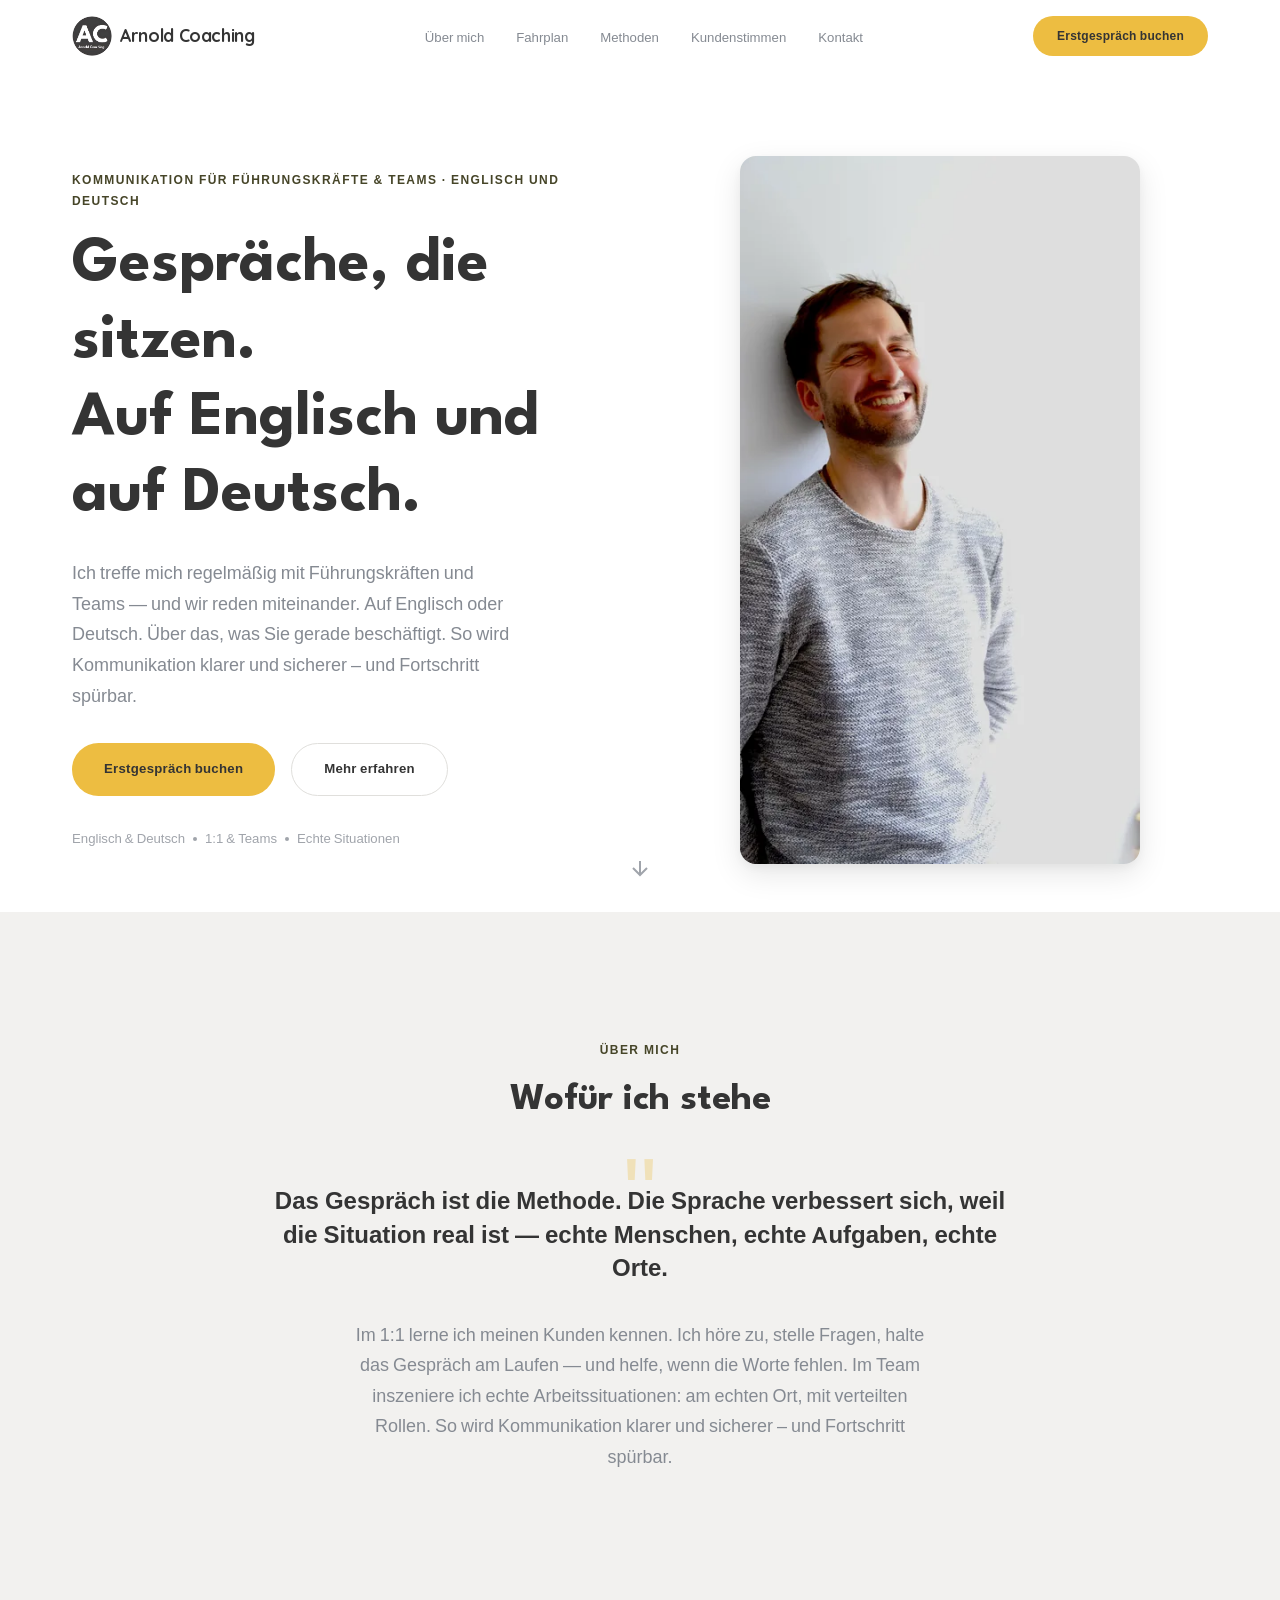
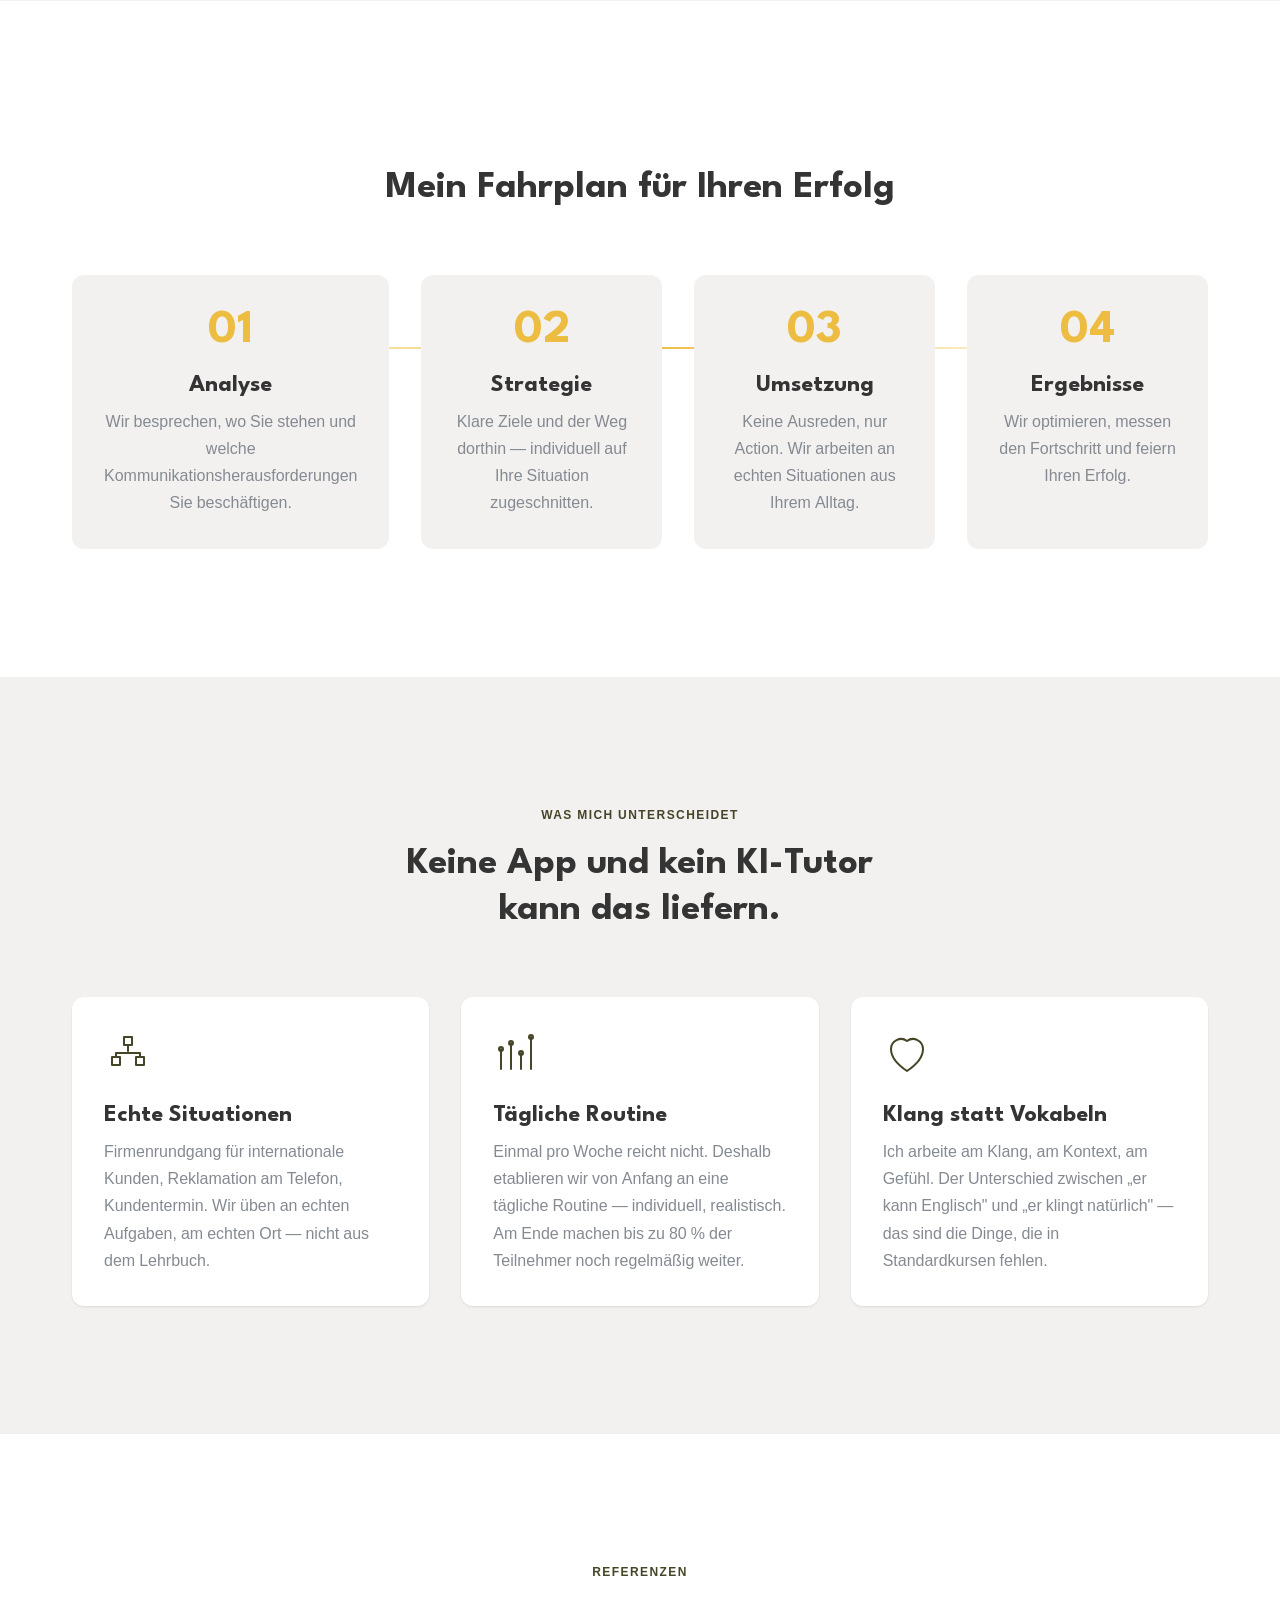
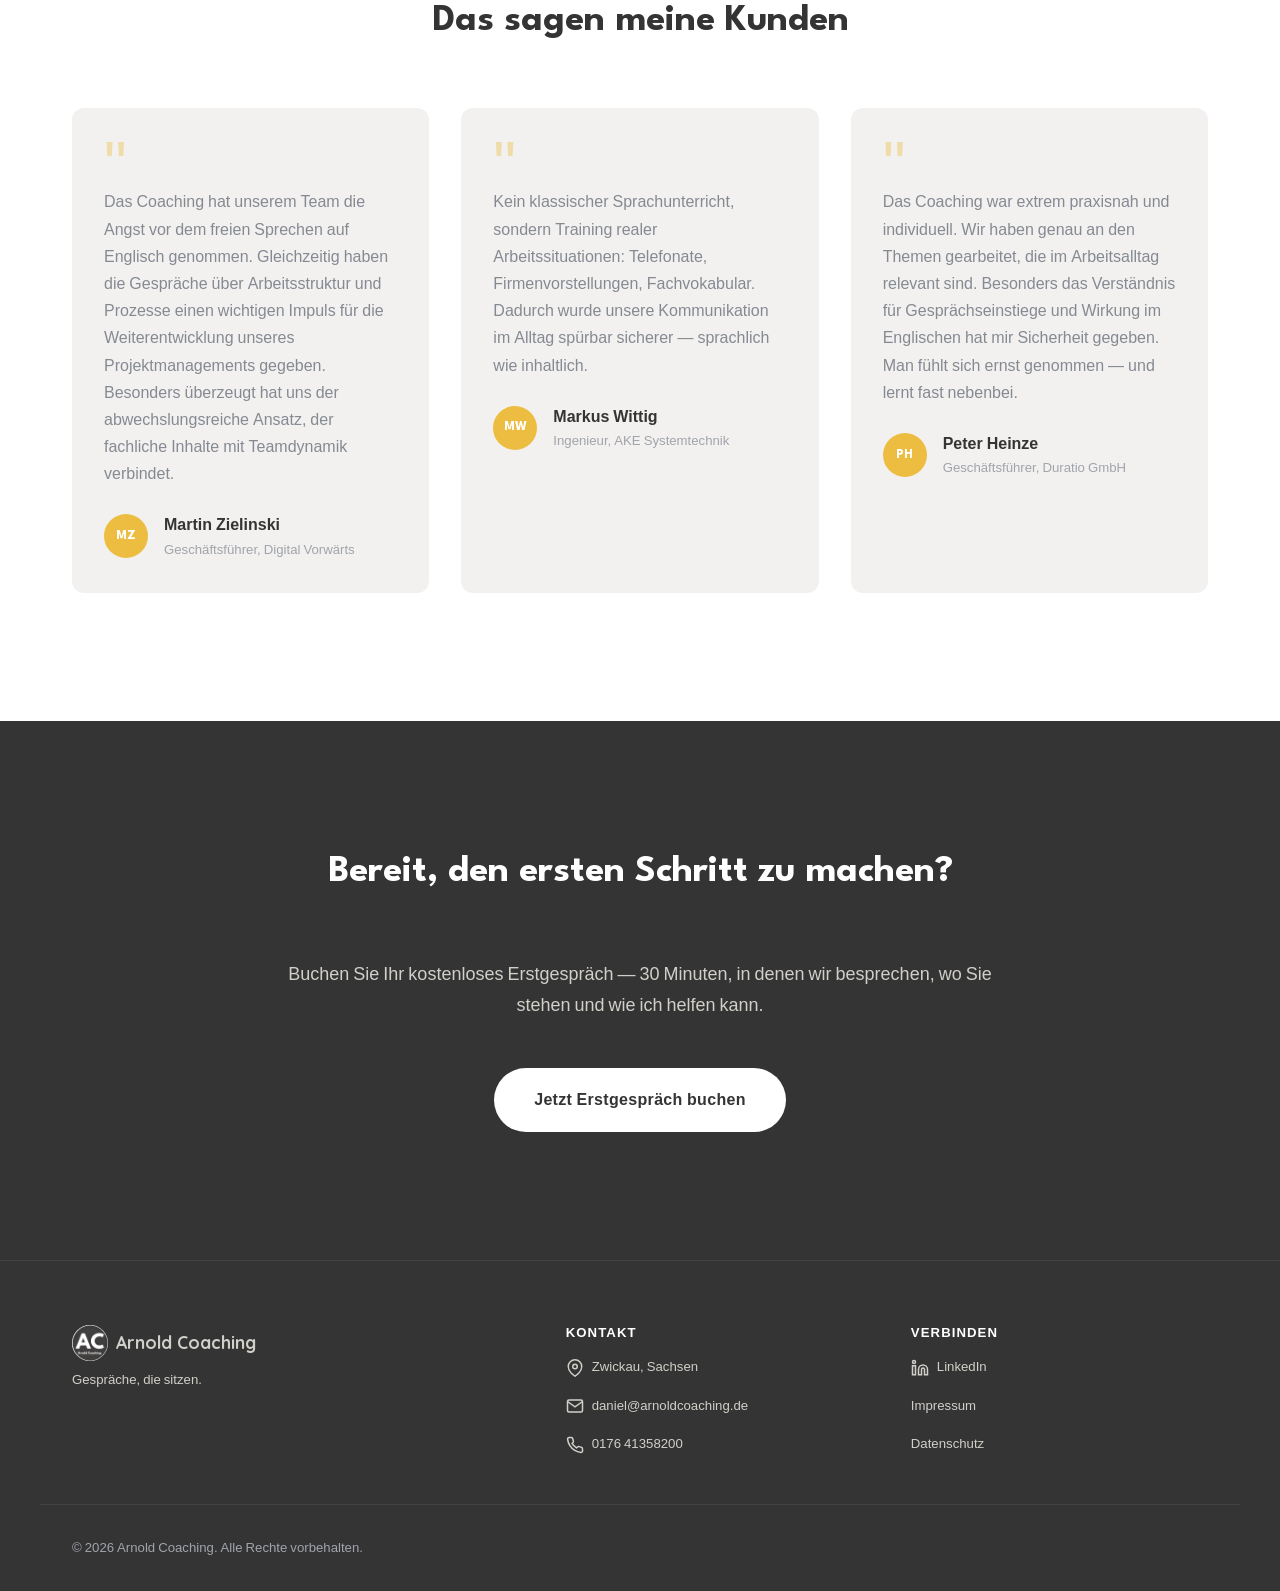
==== commit 2b24433c: "Refine positioning and remove language-school signals" ====
--- a/index.html
+++ b/index.html
@@ -3,14 +3,14 @@
 <head>
   <meta charset="UTF-8">
   <meta name="viewport" content="width=device-width, initial-scale=1.0">
-  <title>Arnold Coaching | Sprach- und Kommunikationstraining | Zwickau</title>
-  <meta name="description" content="Sprach- und Kommunikationstraining für Führungskräfte und Teams. Daniel Arnold arbeitet mit Ihnen an echten Situationen — auf Englisch und Deutsch. Zwickau.">
+  <title>Arnold Coaching Zwickau | Kommunikation für Teams & Führungskräfte – Englisch und Deutsch</title>
+  <meta name="description" content="Kommunikationscoaching für Teams und Führungskräfte: klarer und sicherer in echten beruflichen Situationen — Englisch und Deutsch, Zwickau und online.">
   <meta name="robots" content="index, follow">
   <link rel="canonical" href="https://arnoldcoaching.de/">
 
   <!-- Open Graph -->
   <meta property="og:title" content="Arnold Coaching — Gespräche, die sitzen. Auf Englisch und auf Deutsch.">
-  <meta property="og:description" content="Sprach- und Kommunikationstraining für Führungskräfte und Teams mit Daniel Arnold. Echte Situationen, echte Ergebnisse.">
+  <meta property="og:description" content="Kommunikationscoaching für Teams und Führungskräfte — auf Englisch und Deutsch. Echte Situationen, klare Gespräche, spürbarer Fortschritt.">
   <meta property="og:url" content="https://arnoldcoaching.de/">
   <meta property="og:type" content="website">
   <meta property="og:locale" content="de_DE">
@@ -33,7 +33,7 @@
     "@context": "https://schema.org",
     "@type": "ProfessionalService",
     "name": "Arnold Coaching",
-    "description": "Sprach- und Kommunikationstraining für Führungskräfte und Teams",
+    "description": "Kommunikationscoaching für Teams und Führungskräfte in echten beruflichen Situationen — auf Englisch und Deutsch, in Zwickau und online.",
     "url": "https://arnoldcoaching.de",
     "telephone": "+4917641358200",
     "email": "daniel@arnoldcoaching.de",
@@ -46,7 +46,7 @@
     "founder": {
       "@type": "Person",
       "name": "Daniel Arnold",
-      "jobTitle": "Sprach- und Kommunikationstrainer"
+      "jobTitle": "Kommunikationscoach für Führungskräfte und Teams"
     }
   }
   </script>
@@ -90,9 +90,9 @@
     <section class="hero" id="hero">
       <div class="container hero__grid">
         <div class="hero__content" data-reveal>
-          <span class="label">Sprach- & Kommunikationstraining</span>
+          <span class="label">Kommunikation für Führungskräfte & Teams · Englisch und Deutsch</span>
           <h1>Gespräche, die sitzen.<br>Auf Englisch und auf Deutsch.</h1>
-          <p class="hero__subtitle">Ich treffe mich regelmäßig mit Führungskräften und Teams — und wir reden miteinander. Auf Englisch oder Deutsch. Über das, was Sie gerade beschäftigt. So wird Sprache lebendig und Fortschritt spürbar.</p>
+          <p class="hero__subtitle">Ich treffe mich regelmäßig mit Führungskräften und Teams — und wir reden miteinander. Auf Englisch oder Deutsch. Über das, was Sie gerade beschäftigt. So wird Kommunikation klarer und sicherer – und Fortschritt spürbar.</p>
           <div class="hero__actions">
             <a href="https://app.reclaim.ai/m/daniel-arnold/kennenlern-gespraech" class="btn btn--primary" target="_blank" rel="noopener">Erstgespräch buchen</a>
             <a href="#ueber-mich" class="btn btn--ghost">Mehr erfahren</a>
@@ -108,7 +108,7 @@
         <div class="hero__image" data-reveal data-reveal-delay="200">
           <picture>
             <source srcset="assets/images/daniel-arnold.webp" type="image/webp">
-            <img src="assets/images/daniel-arnold.jpg" alt="Daniel Arnold — Sprach- und Kommunikationstrainer" class="hero__photo" width="450" height="797" loading="eager" fetchpriority="high">
+            <img src="assets/images/daniel-arnold.jpg" alt="Porträt von Daniel Arnold" class="hero__photo" width="450" height="797" loading="eager" fetchpriority="high">
           </picture>
         </div>
       </div>
@@ -128,7 +128,7 @@
           <p>Das Gespräch ist die Methode. Die Sprache verbessert sich, weil die Situation real ist — echte Menschen, echte Aufgaben, echte Orte.</p>
         </blockquote>
         <p class="about__text" data-reveal>
-          Im 1:1 lerne ich meinen Kunden kennen. Ich höre zu, stelle Fragen, halte das Gespräch am Laufen — und helfe, wenn die Worte fehlen. Im Team inszeniere ich echte Arbeitssituationen: am echten Ort, mit verteilten Rollen. So wird Sprache lebendig und Fortschritt spürbar.
+          Im 1:1 lerne ich meinen Kunden kennen. Ich höre zu, stelle Fragen, halte das Gespräch am Laufen — und helfe, wenn die Worte fehlen. Im Team inszeniere ich echte Arbeitssituationen: am echten Ort, mit verteilten Rollen. So wird Kommunikation klarer und sicherer – und Fortschritt spürbar.
         </p>
       </div>
     </section>
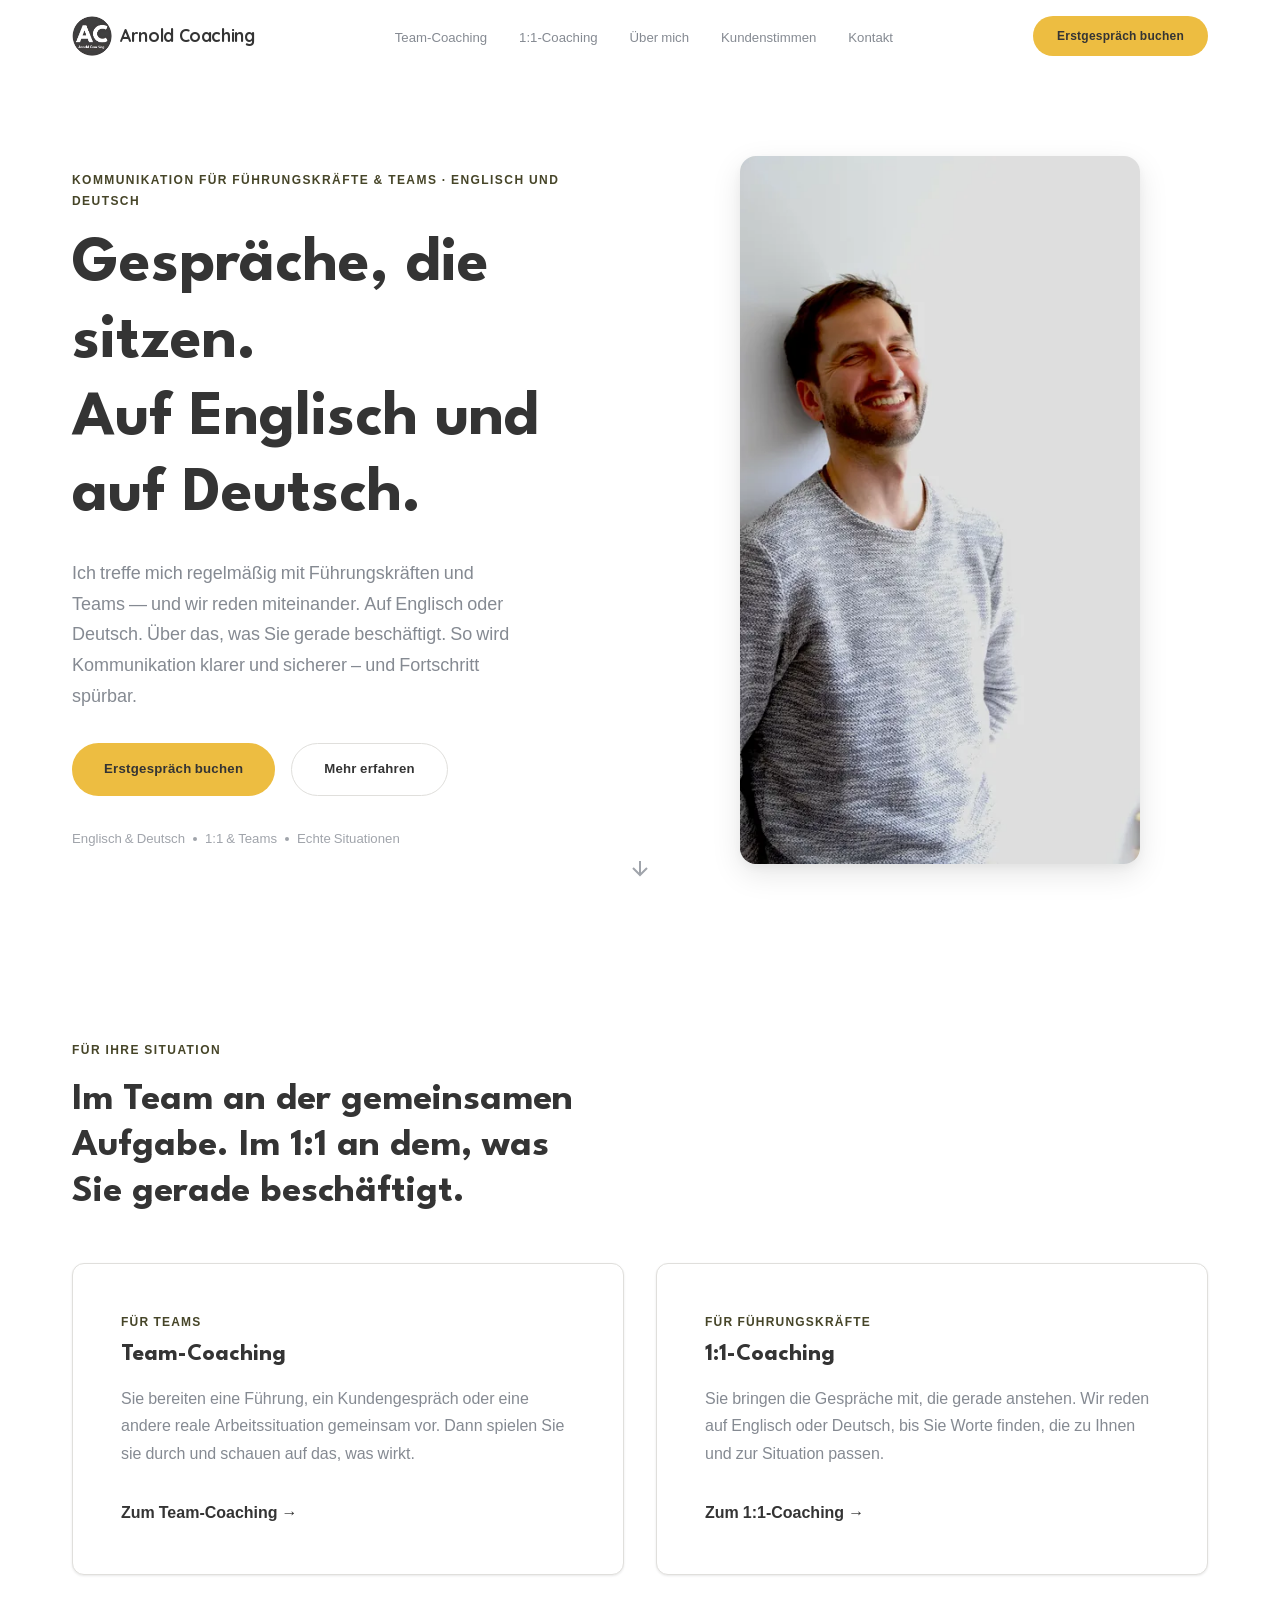
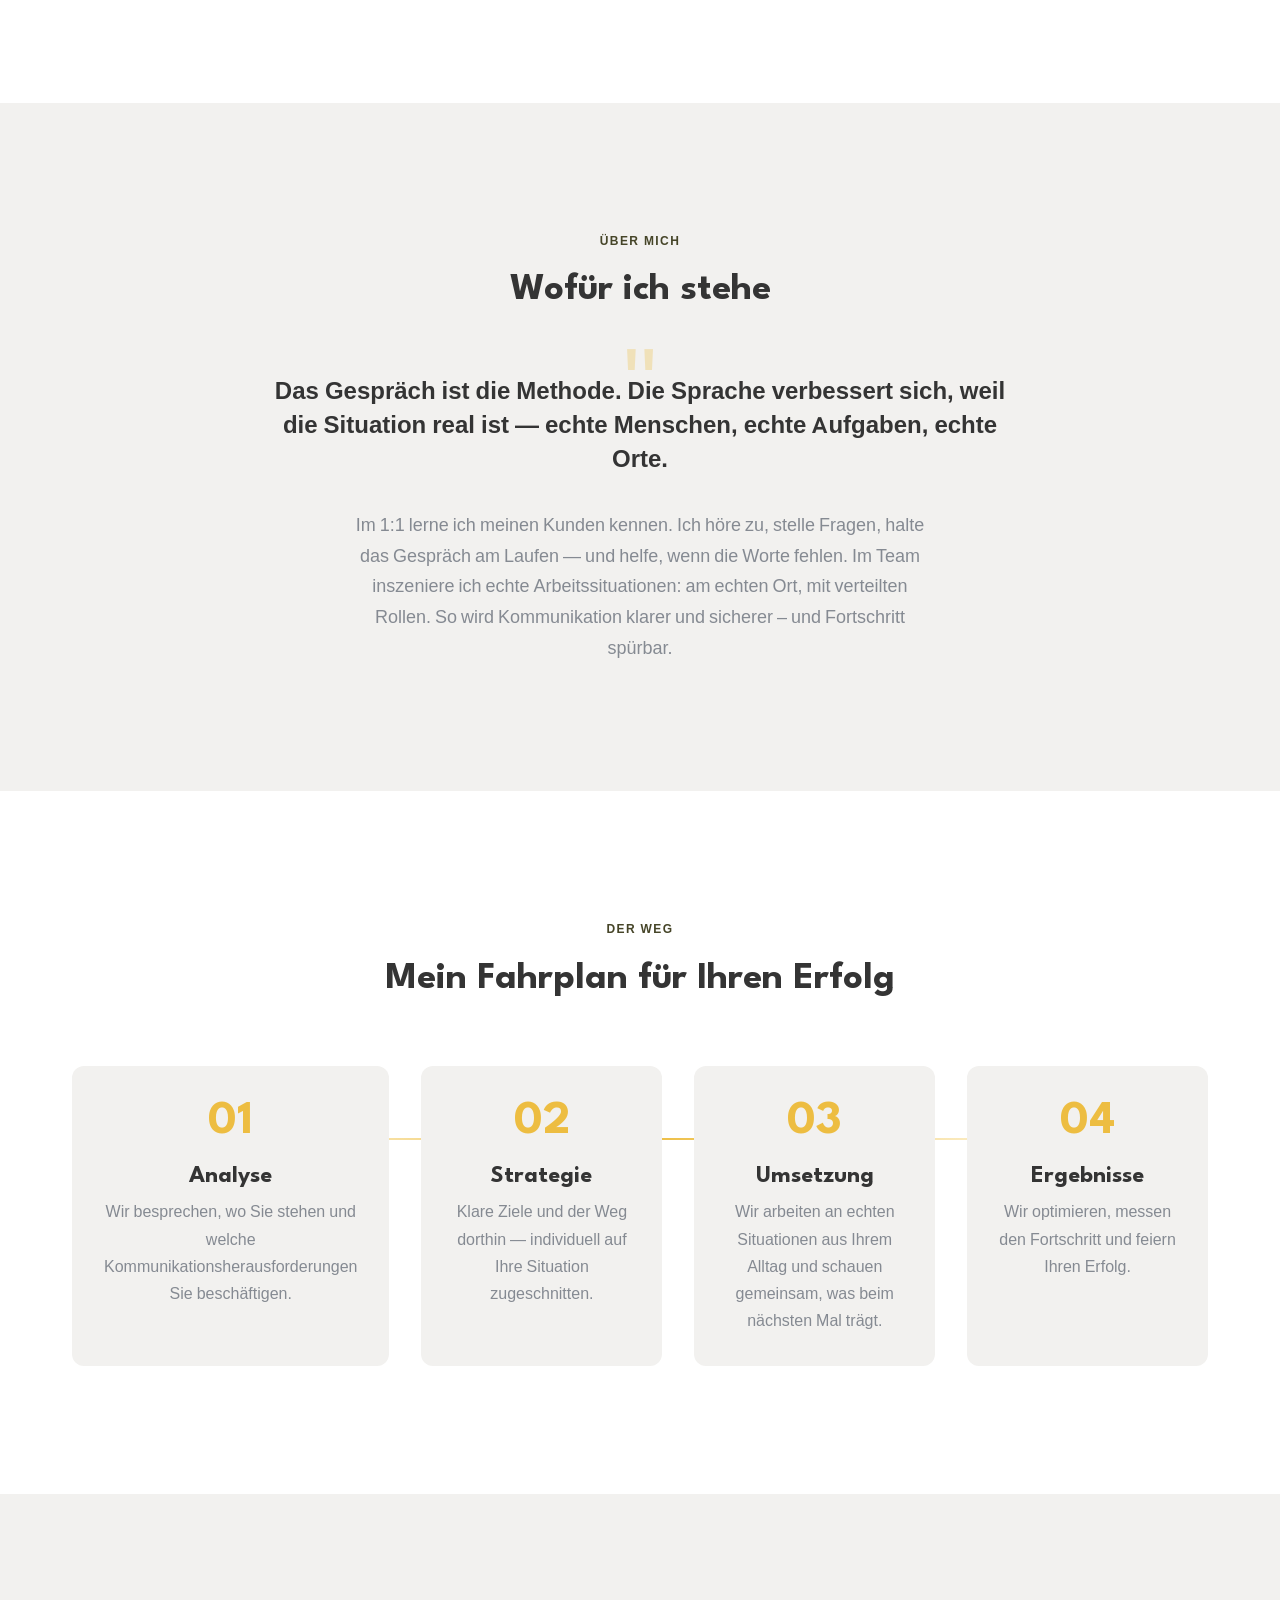
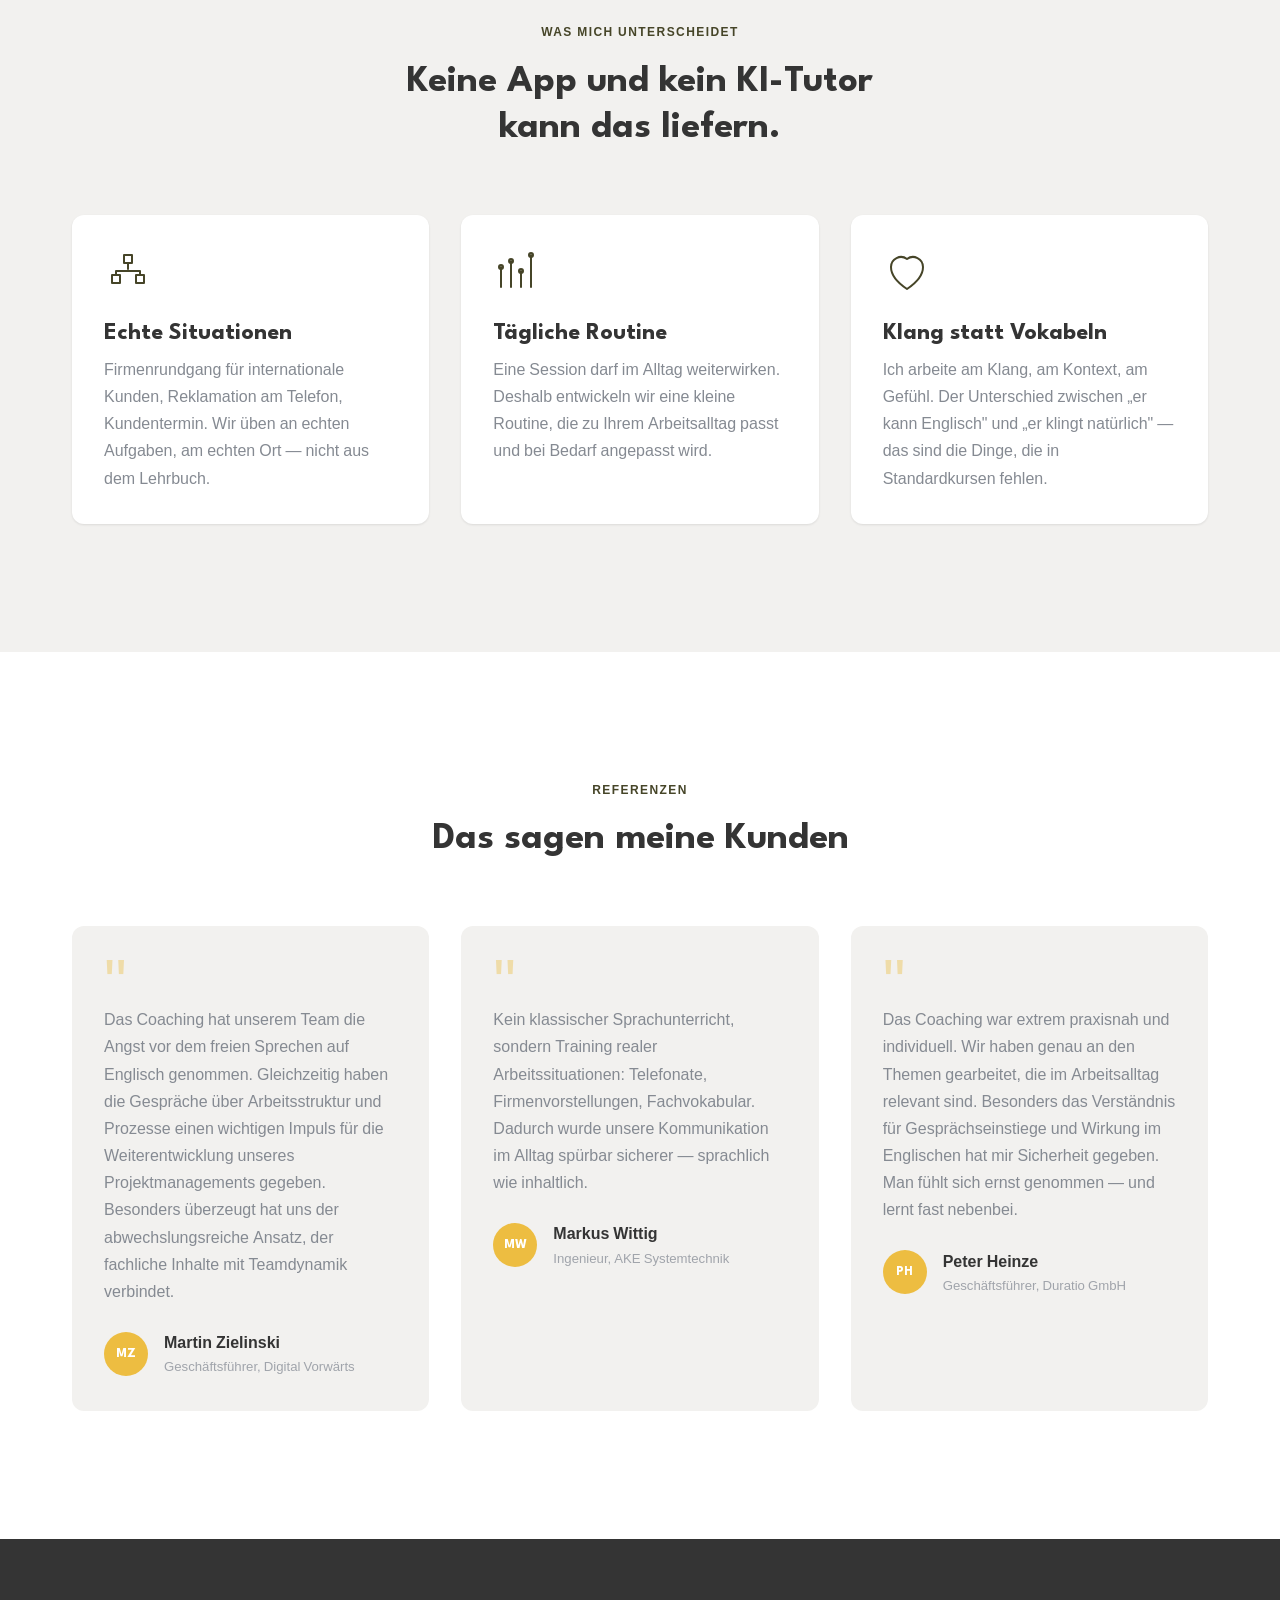
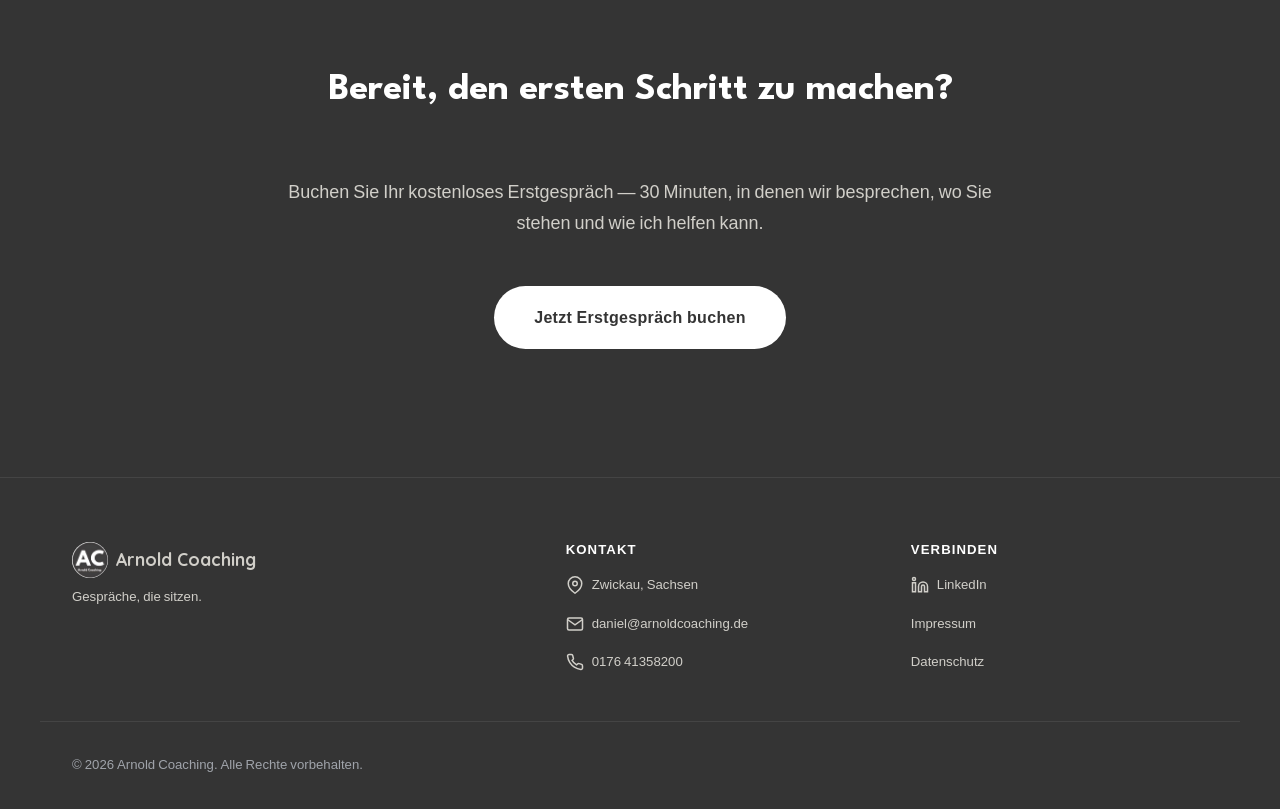
==== commit 2d0eb348: "feat: add coaching offer pages" ====
--- a/index.html
+++ b/index.html
@@ -4,7 +4,7 @@
   <meta charset="UTF-8">
   <meta name="viewport" content="width=device-width, initial-scale=1.0">
   <title>Arnold Coaching Zwickau | Kommunikation für Teams & Führungskräfte – Englisch und Deutsch</title>
-  <meta name="description" content="Kommunikationscoaching für Teams und Führungskräfte: klarer und sicherer in echten beruflichen Situationen — Englisch und Deutsch, Zwickau und online.">
+  <meta name="description" content="Sprach- und Kommunikationstraining für Teams und Führungskräfte: klarer und sicherer in echten beruflichen Situationen, auf Englisch und Deutsch.">
   <meta name="robots" content="index, follow">
   <link rel="canonical" href="https://arnoldcoaching.de/">
 
@@ -26,6 +26,7 @@
 
   <!-- Stylesheet (merged) -->
   <link rel="stylesheet" href="css/style.css">
+  <link rel="stylesheet" href="css/offer-pages.css">
 
   <!-- Structured Data -->
   <script type="application/ld+json">
@@ -33,7 +34,7 @@
     "@context": "https://schema.org",
     "@type": "ProfessionalService",
     "name": "Arnold Coaching",
-    "description": "Kommunikationscoaching für Teams und Führungskräfte in echten beruflichen Situationen — auf Englisch und Deutsch, in Zwickau und online.",
+    "description": "Sprach- und Kommunikationstraining für Teams und Führungskräfte in echten beruflichen Situationen, auf Englisch und Deutsch.",
     "url": "https://arnoldcoaching.de",
     "telephone": "+4917641358200",
     "email": "daniel@arnoldcoaching.de",
@@ -46,7 +47,7 @@
     "founder": {
       "@type": "Person",
       "name": "Daniel Arnold",
-      "jobTitle": "Kommunikationscoach für Führungskräfte und Teams"
+      "jobTitle": "Sprach- und Kommunikationstrainer für Führungskräfte und Teams"
     }
   }
   </script>
@@ -65,9 +66,9 @@
       </a>
       <nav class="nav__menu" id="navMenu" aria-label="Hauptnavigation">
         <ul class="nav__list">
+          <li><a href="team-coaching/" class="nav__link">Team-Coaching</a></li>
+          <li><a href="einzelcoaching/" class="nav__link">1:1-Coaching</a></li>
           <li><a href="#ueber-mich" class="nav__link">Über mich</a></li>
-          <li><a href="#fahrplan" class="nav__link">Fahrplan</a></li>
-          <li><a href="#methoden" class="nav__link">Methoden</a></li>
           <li><a href="#stimmen" class="nav__link">Kundenstimmen</a></li>
           <li><a href="#kontakt" class="nav__link">Kontakt</a></li>
         </ul>
@@ -119,6 +120,28 @@
       </div>
     </section>
 
+    <!-- ========== ANGEBOTE ========== -->
+    <section class="offers" id="angebote">
+      <div class="container">
+        <span class="label" data-reveal>Für Ihre Situation</span>
+        <h2 data-reveal>Im Team an der gemeinsamen Aufgabe. Im 1:1 an dem, was Sie gerade beschäftigt.</h2>
+        <div class="offers__grid">
+          <article class="offer-card" data-reveal>
+            <p class="offer-card__eyebrow">Für Teams</p>
+            <h3>Team-Coaching</h3>
+            <p>Sie bereiten eine Führung, ein Kundengespräch oder eine andere reale Arbeitssituation gemeinsam vor. Dann spielen Sie sie durch und schauen auf das, was wirkt.</p>
+            <a class="offer-card__link" href="team-coaching/">Zum Team-Coaching <span aria-hidden="true">→</span></a>
+          </article>
+          <article class="offer-card" data-reveal data-reveal-delay="150">
+            <p class="offer-card__eyebrow">Für Führungskräfte</p>
+            <h3>1:1-Coaching</h3>
+            <p>Sie bringen die Gespräche mit, die gerade anstehen. Wir reden auf Englisch oder Deutsch, bis Sie Worte finden, die zu Ihnen und zur Situation passen.</p>
+            <a class="offer-card__link" href="einzelcoaching/">Zum 1:1-Coaching <span aria-hidden="true">→</span></a>
+          </article>
+        </div>
+      </div>
+    </section>
+
     <!-- ========== ÜBER MICH ========== -->
     <section class="about section--warm" id="ueber-mich">
       <div class="container about__inner">
@@ -152,7 +175,7 @@
           <div class="stepper__step" data-reveal data-reveal-delay="300">
             <span class="stepper__number">03</span>
             <h3 class="stepper__title">Umsetzung</h3>
-            <p>Keine Ausreden, nur Action. Wir arbeiten an echten Situationen aus Ihrem Alltag.</p>
+            <p>Wir arbeiten an echten Situationen aus Ihrem Alltag und schauen gemeinsam, was beim nächsten Mal trägt.</p>
           </div>
           <div class="stepper__step" data-reveal data-reveal-delay="450">
             <span class="stepper__number">04</span>
@@ -196,7 +219,7 @@
               </svg>
             </div>
             <h3>Tägliche Routine</h3>
-            <p>Einmal pro Woche reicht nicht. Deshalb etablieren wir von Anfang an eine tägliche Routine — individuell, realistisch. Am Ende machen bis zu 80 % der Teilnehmer noch regelmäßig weiter.</p>
+            <p>Eine Session darf im Alltag weiterwirken. Deshalb entwickeln wir eine kleine Routine, die zu Ihrem Arbeitsalltag passt und bei Bedarf angepasst wird.</p>
           </div>
           <div class="card" data-reveal data-reveal-delay="300">
             <div class="card__icon">
--- a/css/offer-pages.css
+++ b/css/offer-pages.css
@@ -0,0 +1,117 @@
+/* Offer pages and homepage offer entry points */
+.offers {
+  padding-block: var(--section-padding);
+}
+
+.offers > .container > h2 {
+  max-width: 22ch;
+  margin-block: var(--space-sm) var(--space-xl);
+}
+
+.offers__grid {
+  display: grid;
+  gap: var(--space-md);
+}
+
+.offer-card {
+  display: flex;
+  min-height: 18rem;
+  flex-direction: column;
+  align-items: flex-start;
+  padding: var(--space-xl);
+  background: var(--color-bg-white);
+  border: 1px solid var(--color-border);
+  border-radius: var(--radius-md);
+  box-shadow: var(--shadow-sm);
+}
+
+.offer-card__eyebrow {
+  margin-bottom: var(--space-xs);
+  color: var(--color-accent-green);
+  font-size: var(--fs-label);
+  font-weight: var(--fw-semibold);
+  letter-spacing: 0.1em;
+  text-transform: uppercase;
+}
+
+.offer-card h3 { margin-bottom: var(--space-sm); }
+
+.offer-card__link {
+  margin-top: auto;
+  padding-top: var(--space-lg);
+  color: var(--color-text-primary);
+  font-weight: var(--fw-semibold);
+}
+
+.offer-card__link:hover { color: var(--color-accent-green); }
+
+.offer-hero {
+  padding-block: calc(var(--section-padding) + var(--space-xl)) var(--section-padding);
+  background: var(--color-bg-warm);
+}
+
+.offer-hero__content { max-width: 52rem; }
+
+.offer-hero h1 {
+  max-width: 16ch;
+  margin-block: var(--space-sm) var(--space-md);
+}
+
+.offer-hero__intro {
+  max-width: 62ch;
+  font-size: var(--fs-body-lg);
+}
+
+.offer-hero__actions {
+  display: flex;
+  flex-wrap: wrap;
+  gap: var(--space-sm);
+  margin-top: var(--space-lg);
+}
+
+.offer-section { padding-block: var(--section-padding); }
+.offer-section--warm { background: var(--color-bg-warm); }
+
+.offer-copy {
+  max-width: var(--container-narrow);
+}
+
+.offer-copy h2 { margin-block: var(--space-sm) var(--space-md); }
+.offer-copy p + p { margin-top: var(--space-md); }
+
+.offer-grid {
+  display: grid;
+  gap: var(--space-md);
+  margin-top: var(--space-xl);
+}
+
+.offer-point {
+  padding: var(--space-lg);
+  background: var(--color-bg-white);
+  border-radius: var(--radius-md);
+  box-shadow: var(--shadow-sm);
+}
+
+.offer-point h3 { margin-bottom: var(--space-xs); }
+
+.offer-scene {
+  padding: var(--space-xl);
+  border-left: 4px solid var(--color-primary);
+  background: var(--color-primary-light);
+}
+
+.offer-scene p { max-width: 60ch; }
+.offer-scene p + p { margin-top: var(--space-md); }
+
+.offer-faq { margin-top: var(--space-xl); }
+.offer-faq details { border-bottom: 1px solid var(--color-border); }
+.offer-faq summary { padding: var(--space-md) 2rem var(--space-md) 0; cursor: pointer; font-weight: var(--fw-semibold); }
+.offer-faq details p { padding-bottom: var(--space-md); }
+
+@media (min-width: 640px) {
+  .offers__grid, .offer-grid { grid-template-columns: repeat(2, 1fr); }
+}
+
+@media (min-width: 1024px) {
+  .offers__grid { gap: var(--space-lg); }
+}
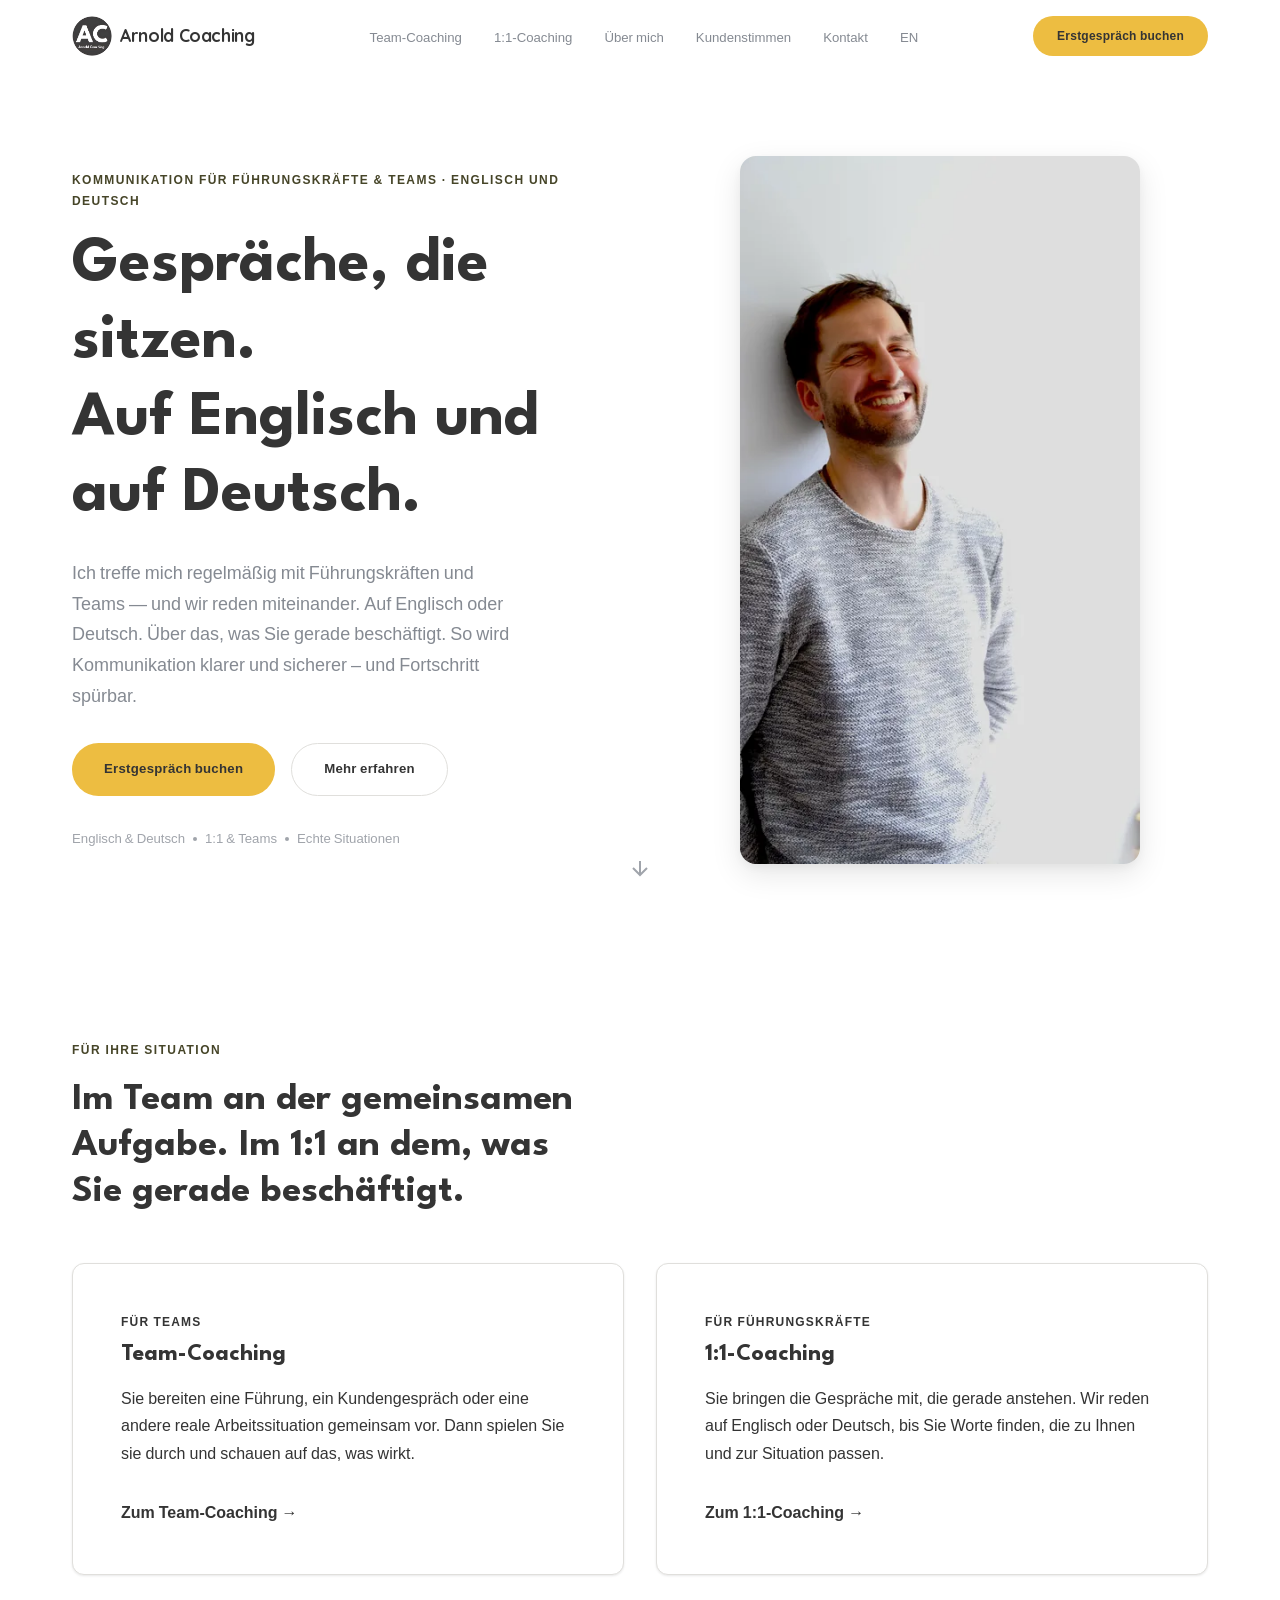
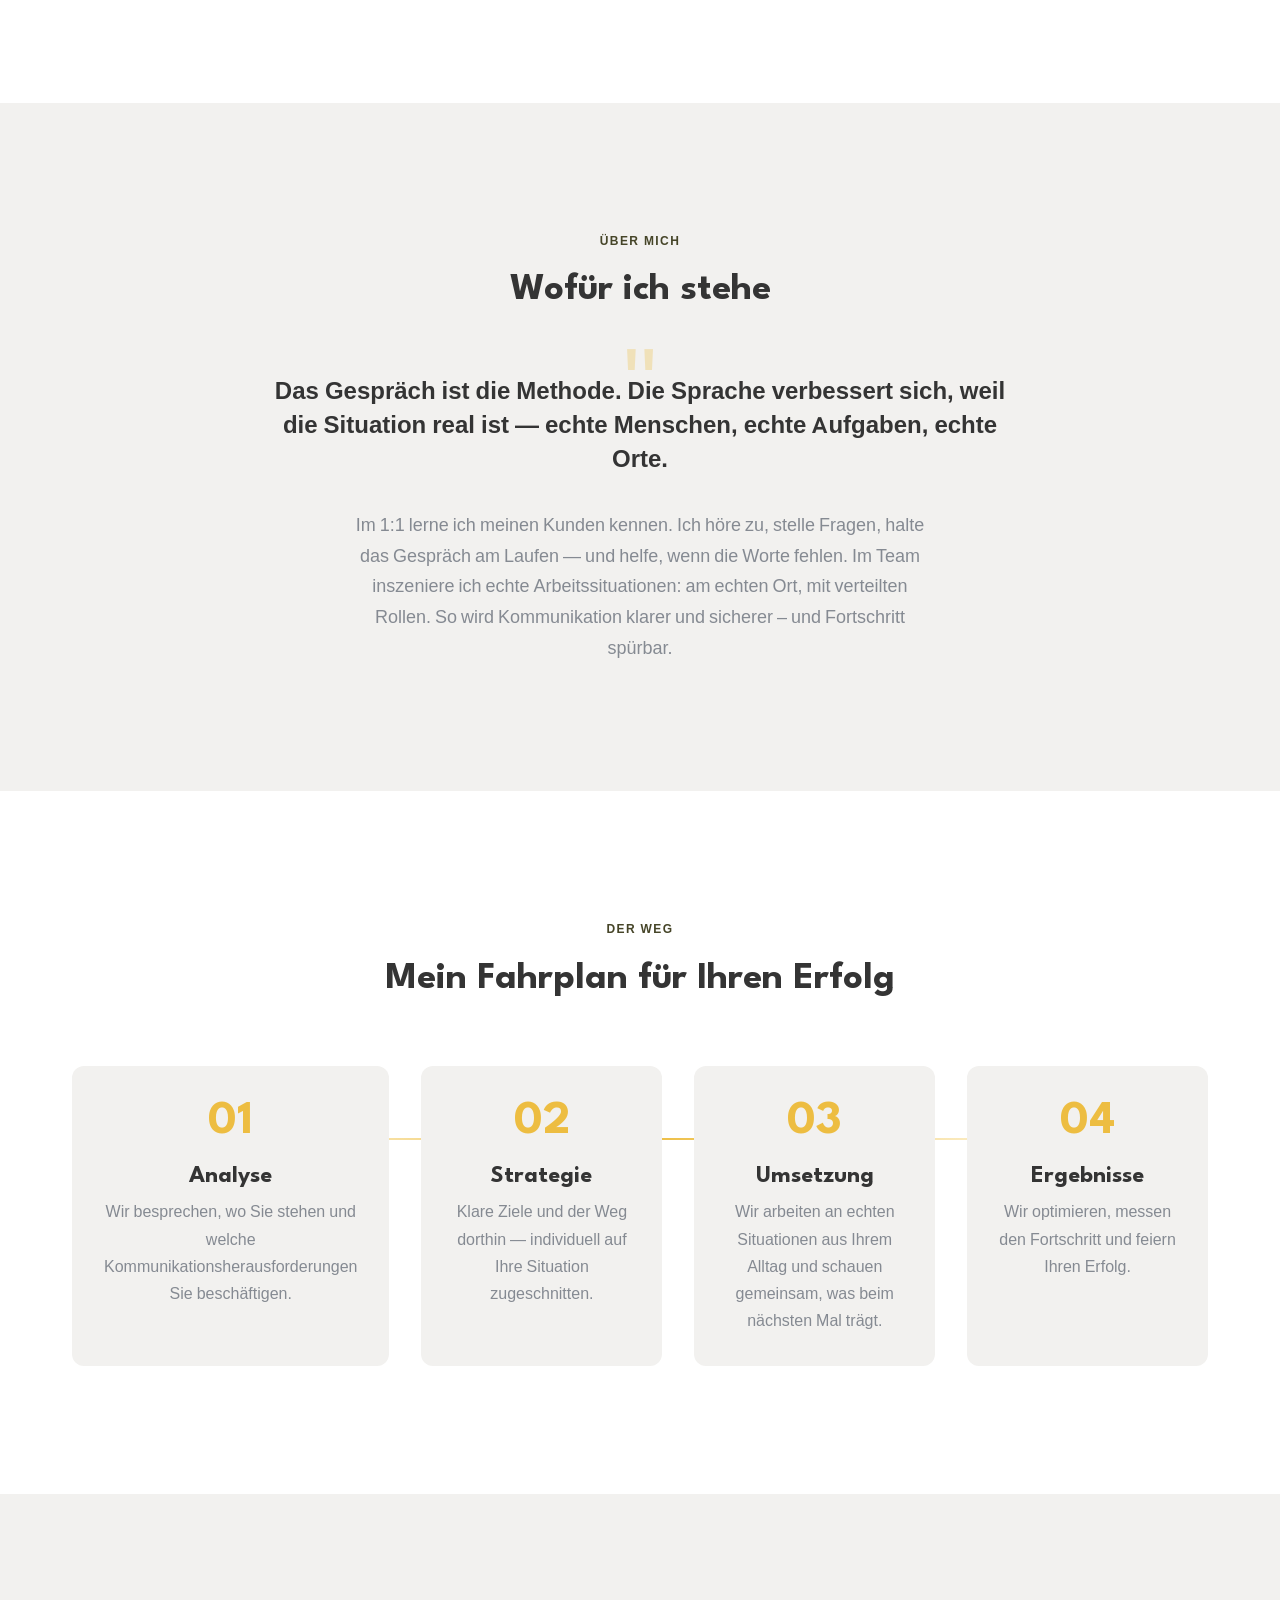
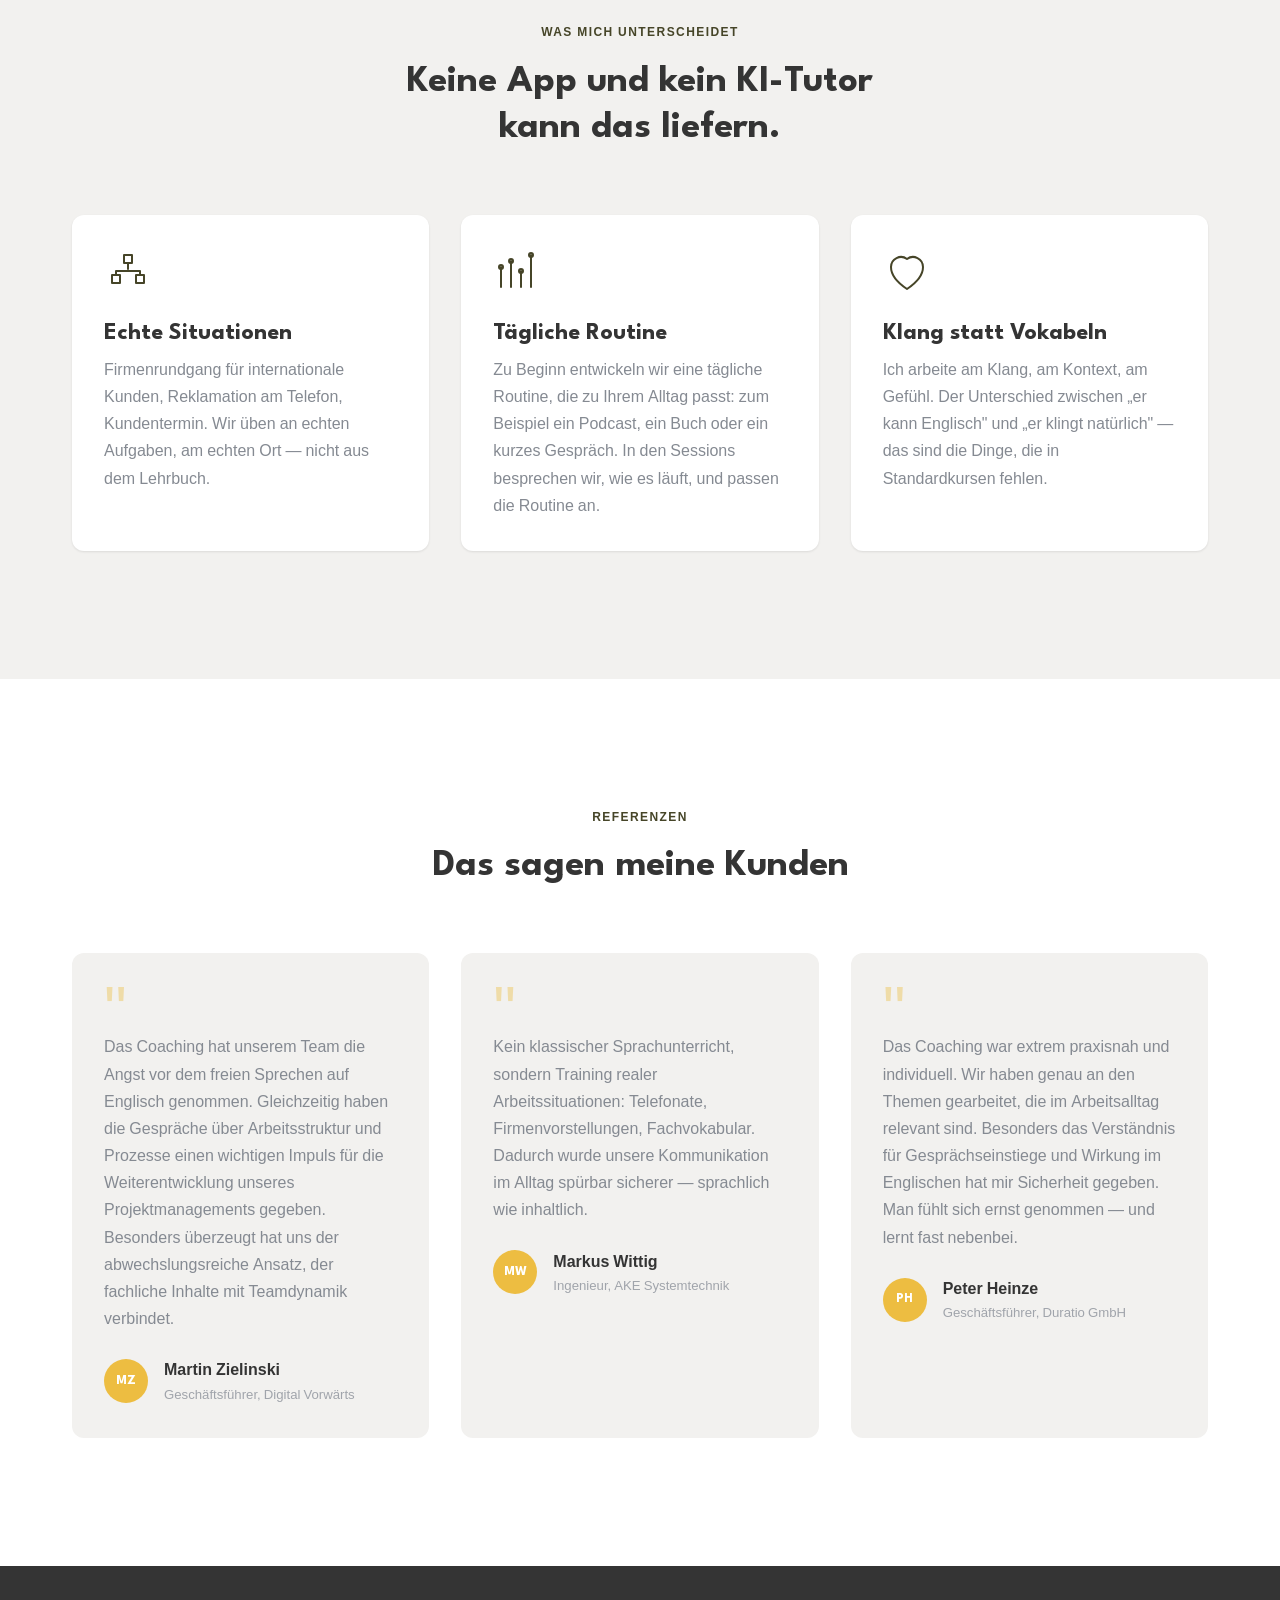
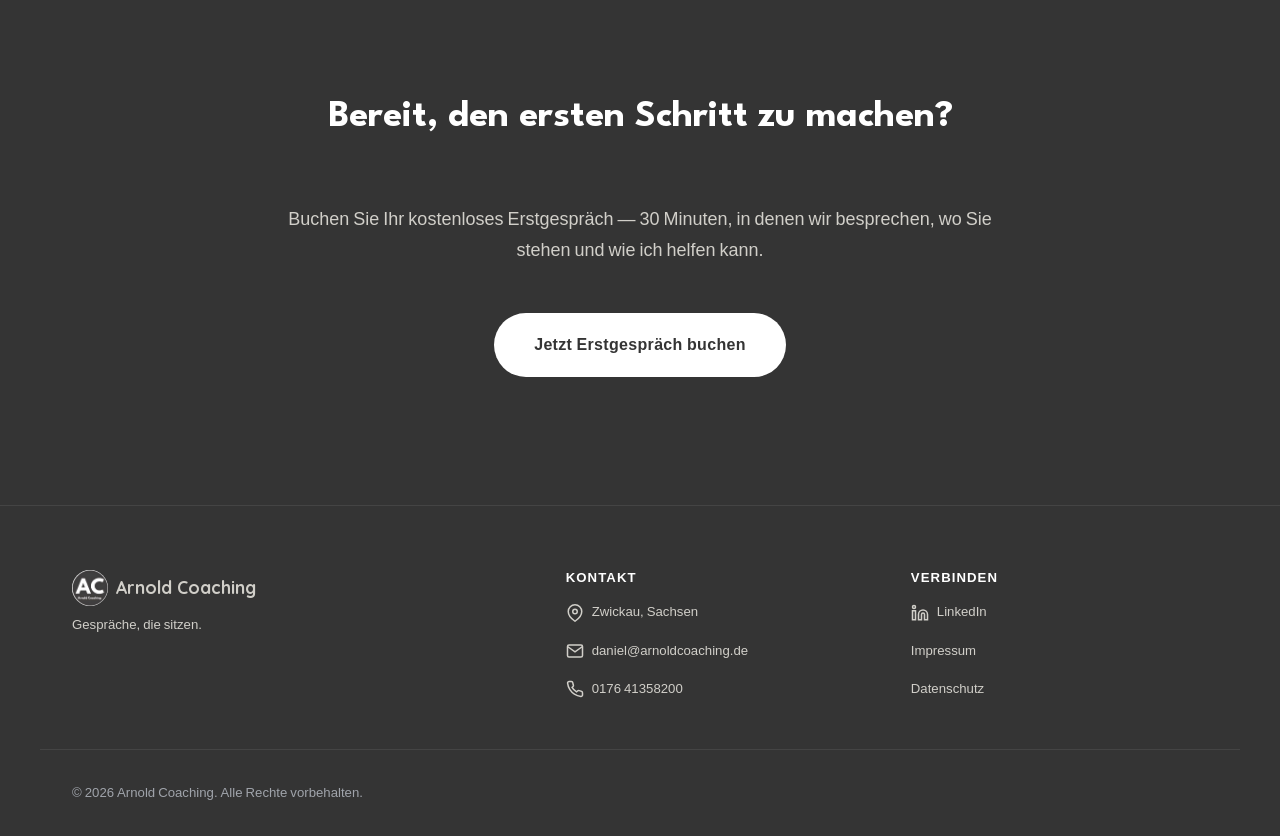
==== commit 4b944f20: "Complete bilingual offer pages and restore service details" ====
--- a/index.html
+++ b/index.html
@@ -51,6 +51,8 @@
     }
   }
   </script>
+  <link rel="alternate" hreflang="de" href="https://arnoldcoaching.de/">
+  <link rel="alternate" hreflang="en" href="https://arnoldcoaching.de/en/">
 </head>
 <body>
 
@@ -70,7 +72,7 @@
           <li><a href="einzelcoaching/" class="nav__link">1:1-Coaching</a></li>
           <li><a href="#ueber-mich" class="nav__link">Über mich</a></li>
           <li><a href="#stimmen" class="nav__link">Kundenstimmen</a></li>
-          <li><a href="#kontakt" class="nav__link">Kontakt</a></li>
+          <li><a href="#kontakt" class="nav__link">Kontakt</a></li><li><a href="/en/" class="nav__link" lang="en" hreflang="en" aria-label="This page in English">EN</a></li>
         </ul>
       </nav>
       <a href="https://app.reclaim.ai/m/daniel-arnold/kennenlern-gespraech" class="btn btn--primary btn--sm nav__cta" target="_blank" rel="noopener">Erstgespräch buchen</a>
@@ -219,7 +221,7 @@
               </svg>
             </div>
             <h3>Tägliche Routine</h3>
-            <p>Eine Session darf im Alltag weiterwirken. Deshalb entwickeln wir eine kleine Routine, die zu Ihrem Arbeitsalltag passt und bei Bedarf angepasst wird.</p>
+            <p>Zu Beginn entwickeln wir eine tägliche Routine, die zu Ihrem Alltag passt: zum Beispiel ein Podcast, ein Buch oder ein kurzes Gespräch. In den Sessions besprechen wir, wie es läuft, und passen die Routine an.</p>
           </div>
           <div class="card" data-reveal data-reveal-delay="300">
             <div class="card__icon">
--- a/css/offer-pages.css
+++ b/css/offer-pages.css
@@ -108,6 +108,15 @@
 .offer-faq summary { padding: var(--space-md) 2rem var(--space-md) 0; cursor: pointer; font-weight: var(--fw-semibold); }
 .offer-faq details p { padding-bottom: var(--space-md); }
 
+.offer-format { margin-top: var(--space-md); max-width: 65ch; }
+
+.offer-section p,
+.offer-hero__intro,
+.offers .offer-card p,
+html[lang="en"] .hero__subtitle {
+  color: var(--color-text-primary);
+}
+
 @media (min-width: 640px) {
   .offers__grid, .offer-grid { grid-template-columns: repeat(2, 1fr); }
 }
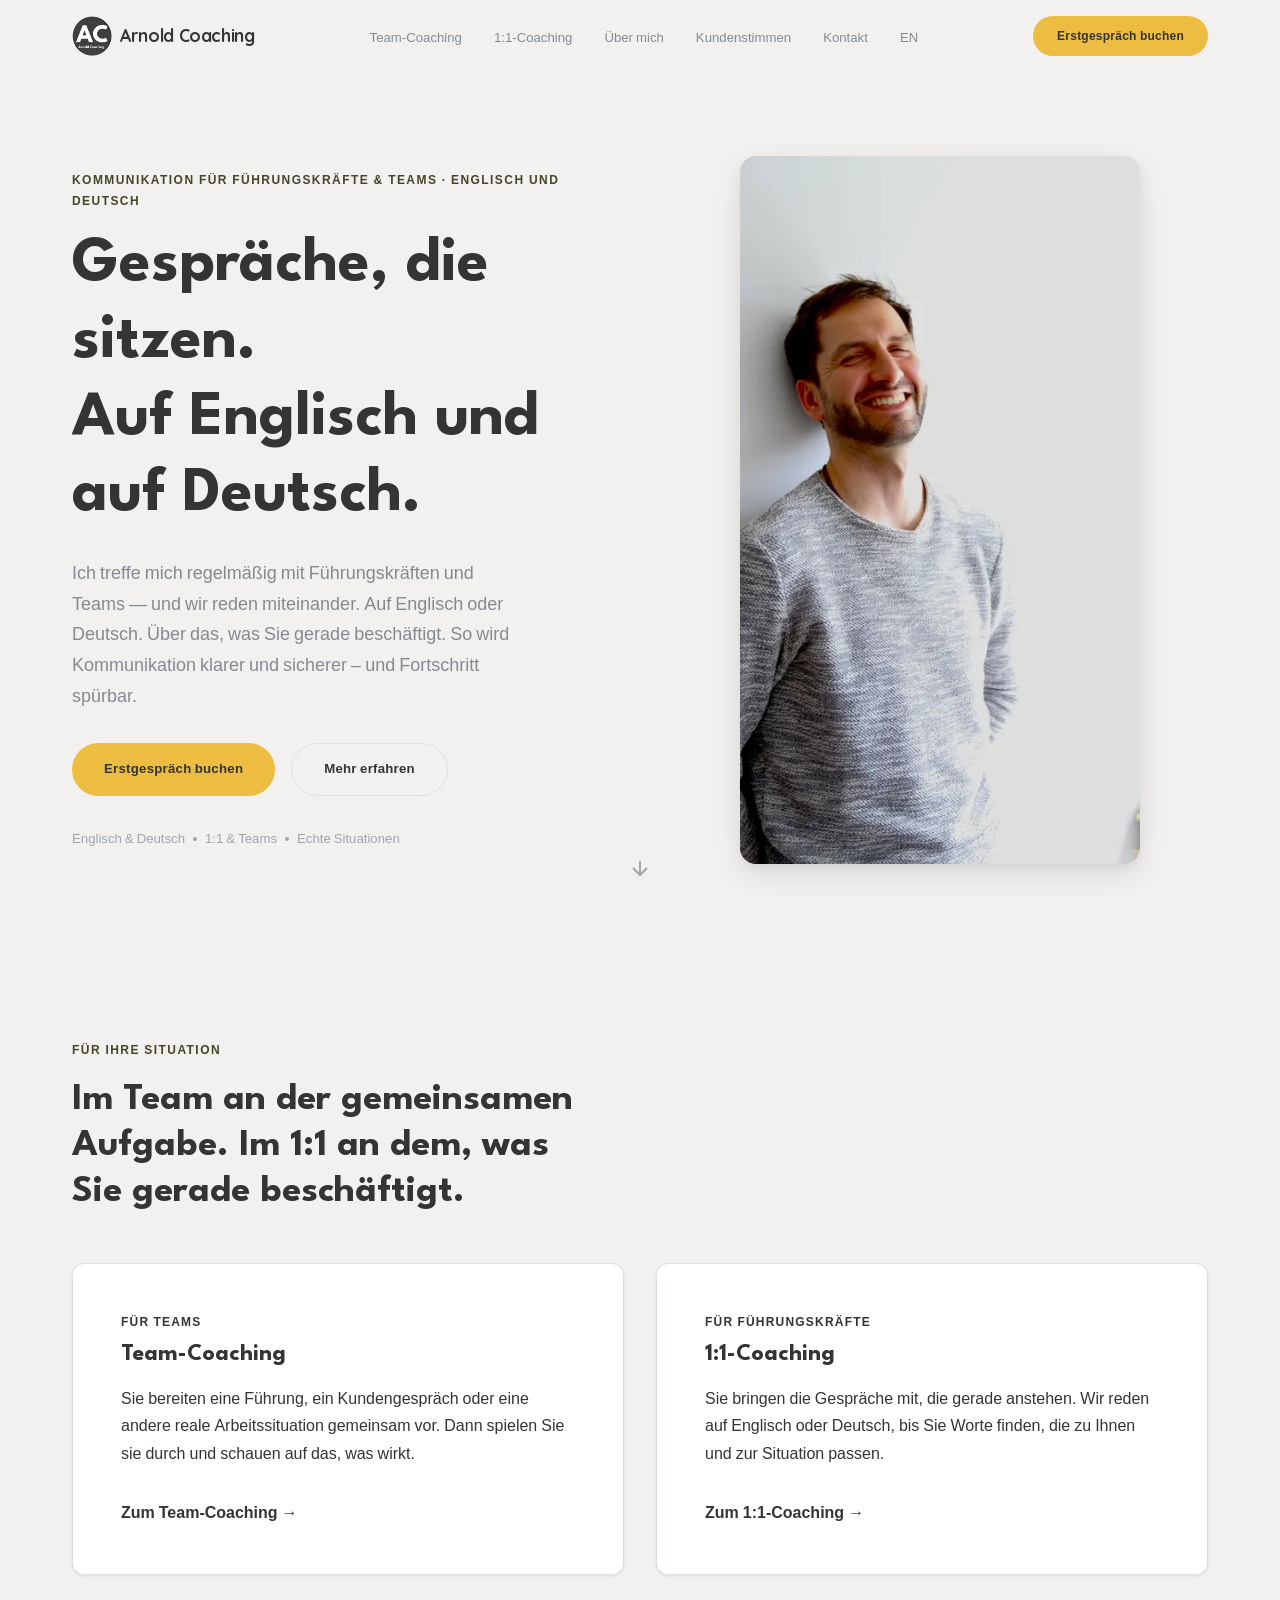
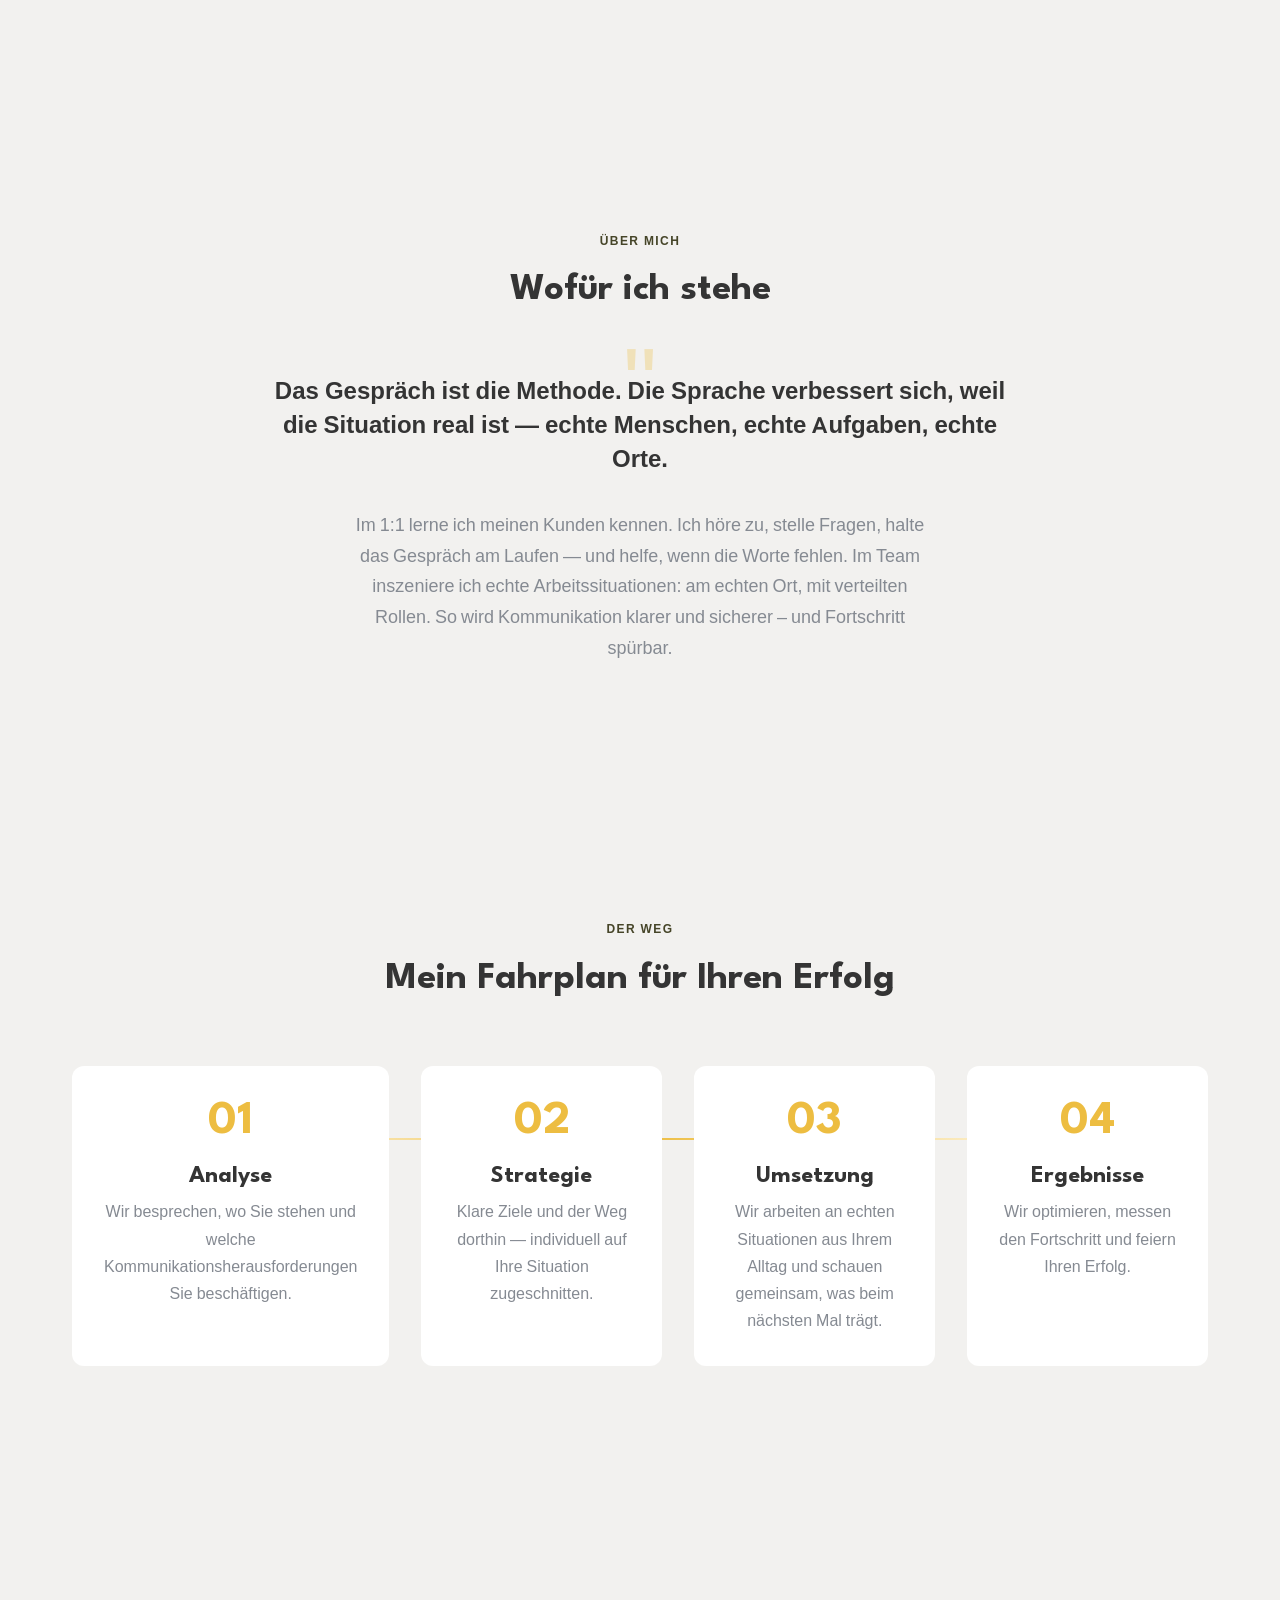
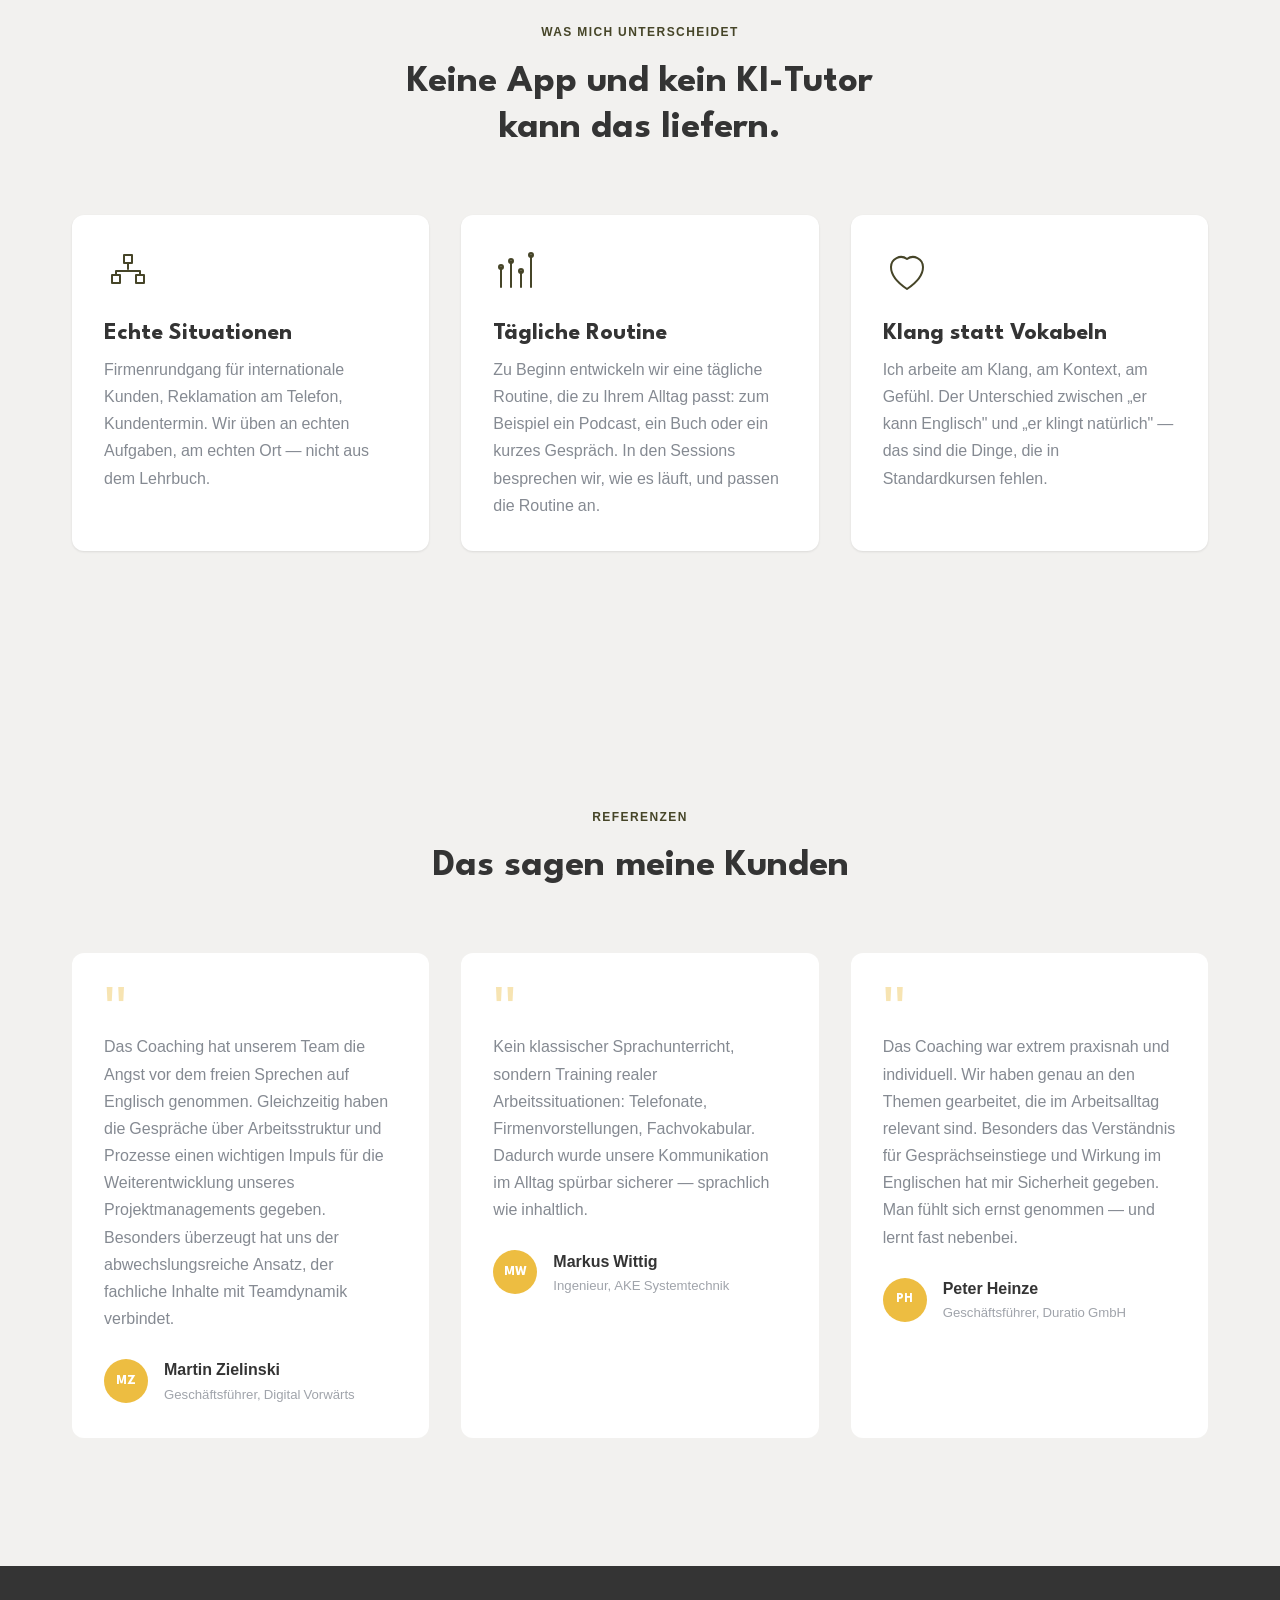
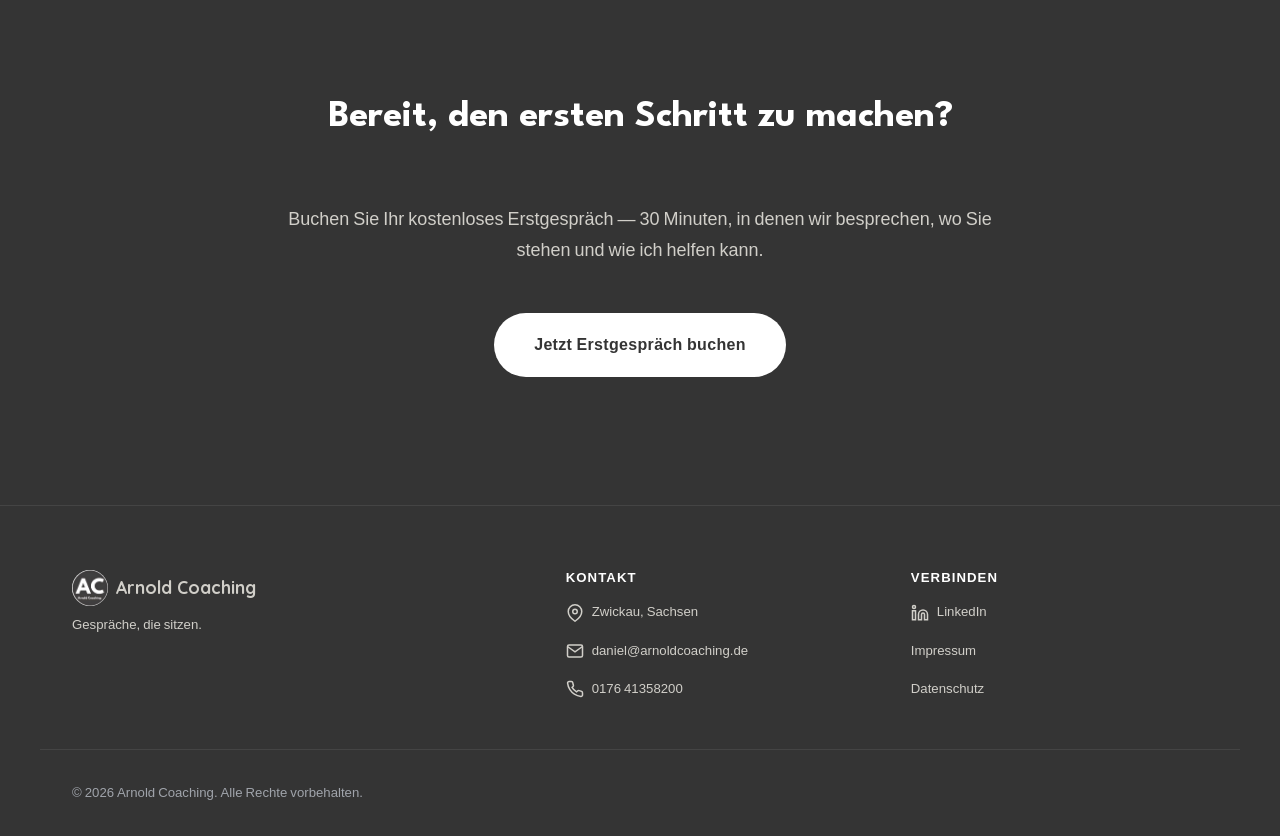
==== commit 19edb3f7: "fix(seo): Sprachschul-Vokabular aus allen Maschinenfeldern entfernen Commit 2d0eb34 (15.09.) hat die" ====
--- a/index.html
+++ b/index.html
@@ -4,7 +4,7 @@
   <meta charset="UTF-8">
   <meta name="viewport" content="width=device-width, initial-scale=1.0">
   <title>Arnold Coaching Zwickau | Kommunikation für Teams & Führungskräfte – Englisch und Deutsch</title>
-  <meta name="description" content="Sprach- und Kommunikationstraining für Teams und Führungskräfte: klarer und sicherer in echten beruflichen Situationen, auf Englisch und Deutsch.">
+  <meta name="description" content="Kommunikationscoaching für Teams und Führungskräfte: klarer und sicherer in echten beruflichen Situationen — Englisch und Deutsch, Zwickau und online.">
   <meta name="robots" content="index, follow">
   <link rel="canonical" href="https://arnoldcoaching.de/">
 
@@ -34,7 +34,7 @@
     "@context": "https://schema.org",
     "@type": "ProfessionalService",
     "name": "Arnold Coaching",
-    "description": "Sprach- und Kommunikationstraining für Teams und Führungskräfte in echten beruflichen Situationen, auf Englisch und Deutsch.",
+    "description": "Kommunikationscoaching für Teams und Führungskräfte in echten beruflichen Situationen — auf Englisch und Deutsch, in Zwickau und online.",
     "url": "https://arnoldcoaching.de",
     "telephone": "+4917641358200",
     "email": "daniel@arnoldcoaching.de",
@@ -47,7 +47,7 @@
     "founder": {
       "@type": "Person",
       "name": "Daniel Arnold",
-      "jobTitle": "Sprach- und Kommunikationstrainer für Führungskräfte und Teams"
+      "jobTitle": "Kommunikationscoach für Führungskräfte und Teams"
     }
   }
   </script>
@@ -59,7 +59,7 @@
   <!-- ========== NAVIGATION ========== -->
   <header class="nav" id="nav">
     <div class="container nav__inner">
-      <a href="#" class="nav__logo">
+      <a href="/" class="nav__logo">
         <picture>
           <source srcset="assets/images/logo-arnold-coaching.webp" type="image/webp">
           <img src="assets/images/logo-arnold-coaching.jpg" alt="Arnold Coaching" width="40" height="40">
--- a/css/style.css
+++ b/css/style.css
@@ -18,6 +18,7 @@
 
   --color-accent-green: #464528;
   --color-accent-red: #cc0000;
+  --color-accent: var(--color-primary); /* defensive alias — siehe variables.css */
 
   --color-bg-white: #ffffff;
   --color-bg-warm: #f2f1ef;
@@ -198,7 +199,7 @@
   font-size: var(--fs-body);
   font-weight: var(--fw-regular);
   color: var(--color-text-primary);
-  background-color: var(--color-bg-white);
+  background-color: var(--color-bg-warm); /* Brand-Regel: Seiten-Fläche = Warmgrau, NIE reines #fff (Audit 06.06.). Karten/Buttons bleiben weiß = Elevation. */
 }
 
 h1, h2, h3, h4, h5, h6 {
@@ -681,7 +682,7 @@
 .stepper__step {
   position: relative;
   padding: var(--space-lg);
-  background-color: var(--color-bg-warm);
+  background-color: var(--color-bg-white); /* Karte = Elevation, weiss auf warmer Seitenflaeche (Audit 06.06.) */
   border-radius: var(--radius-md);
   transition: all var(--transition-base);
 }
@@ -736,7 +737,7 @@
 }
 
 .testimonial {
-  background-color: var(--color-bg-warm);
+  background-color: var(--color-bg-white); /* Karte = Elevation, weiss auf warmer Seitenflaeche (Audit 06.06.) */
   border-radius: var(--radius-md);
   padding: var(--space-lg);
   position: relative;
